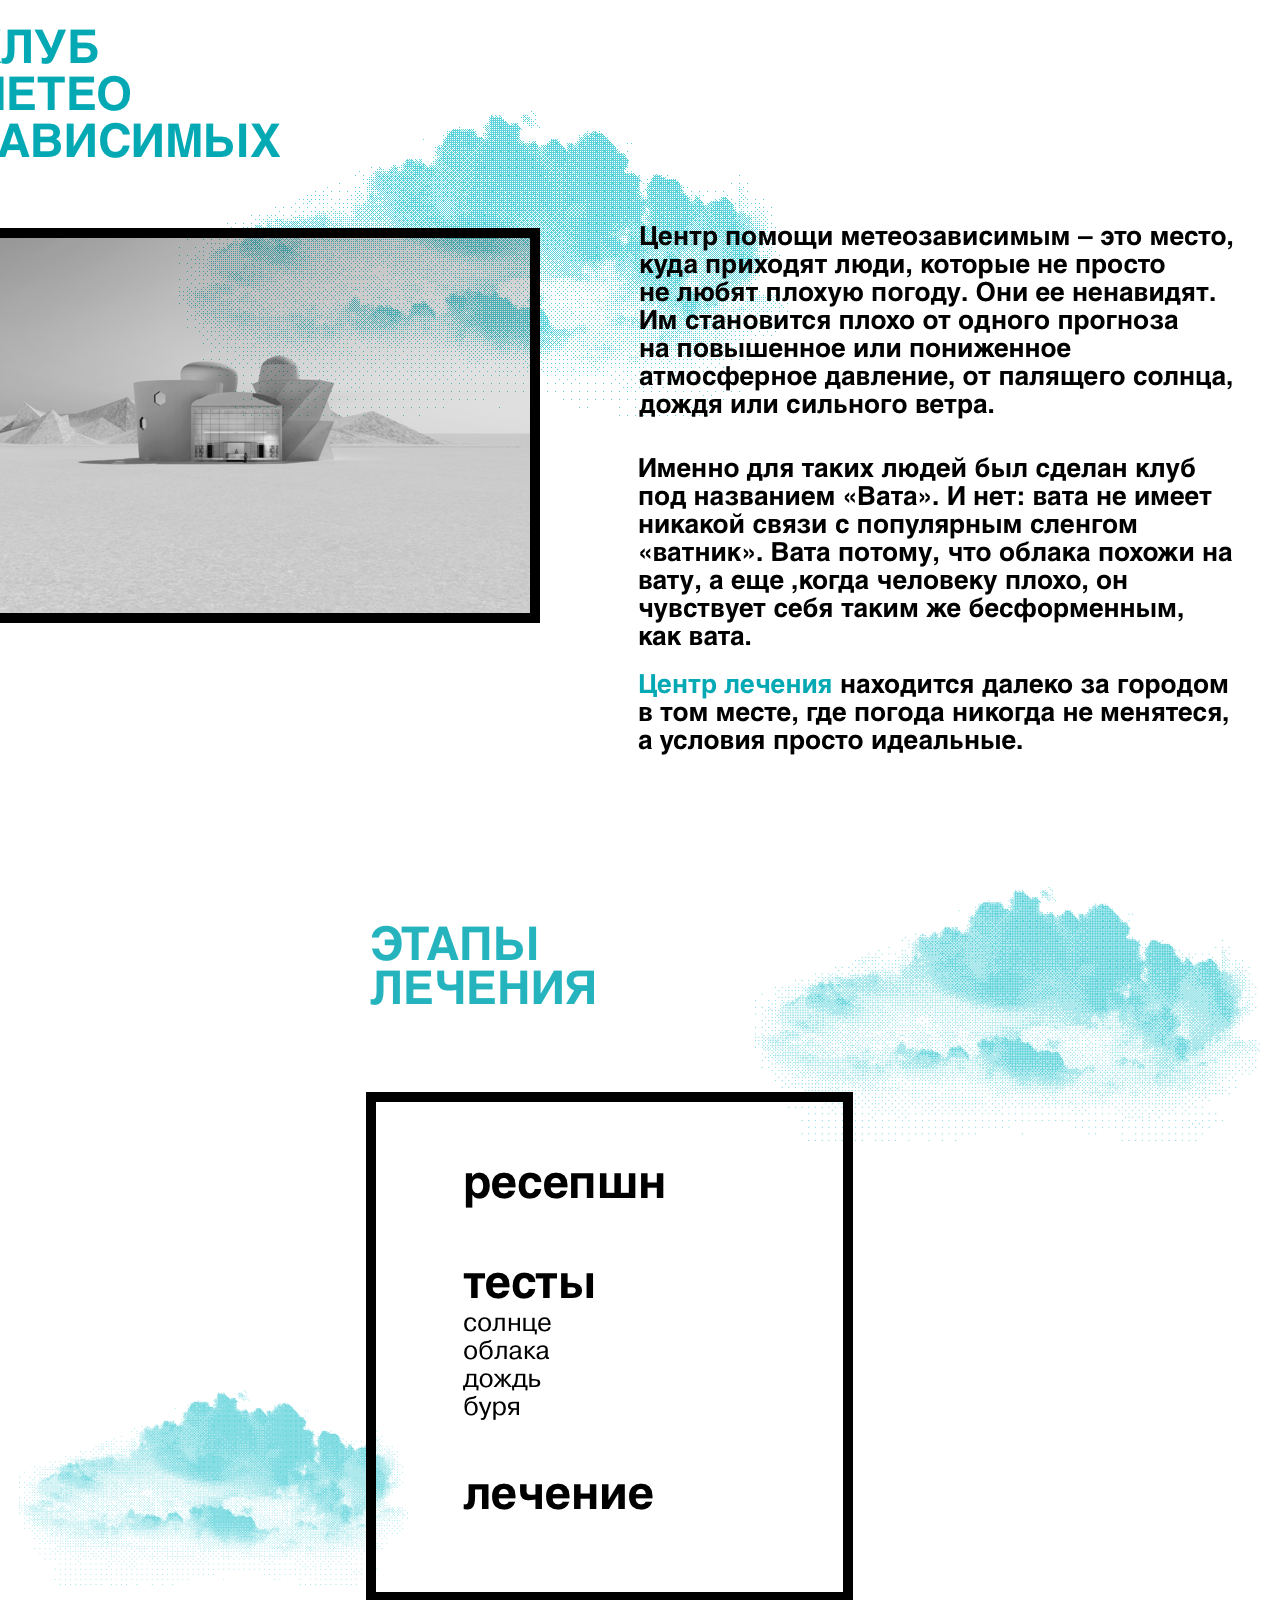
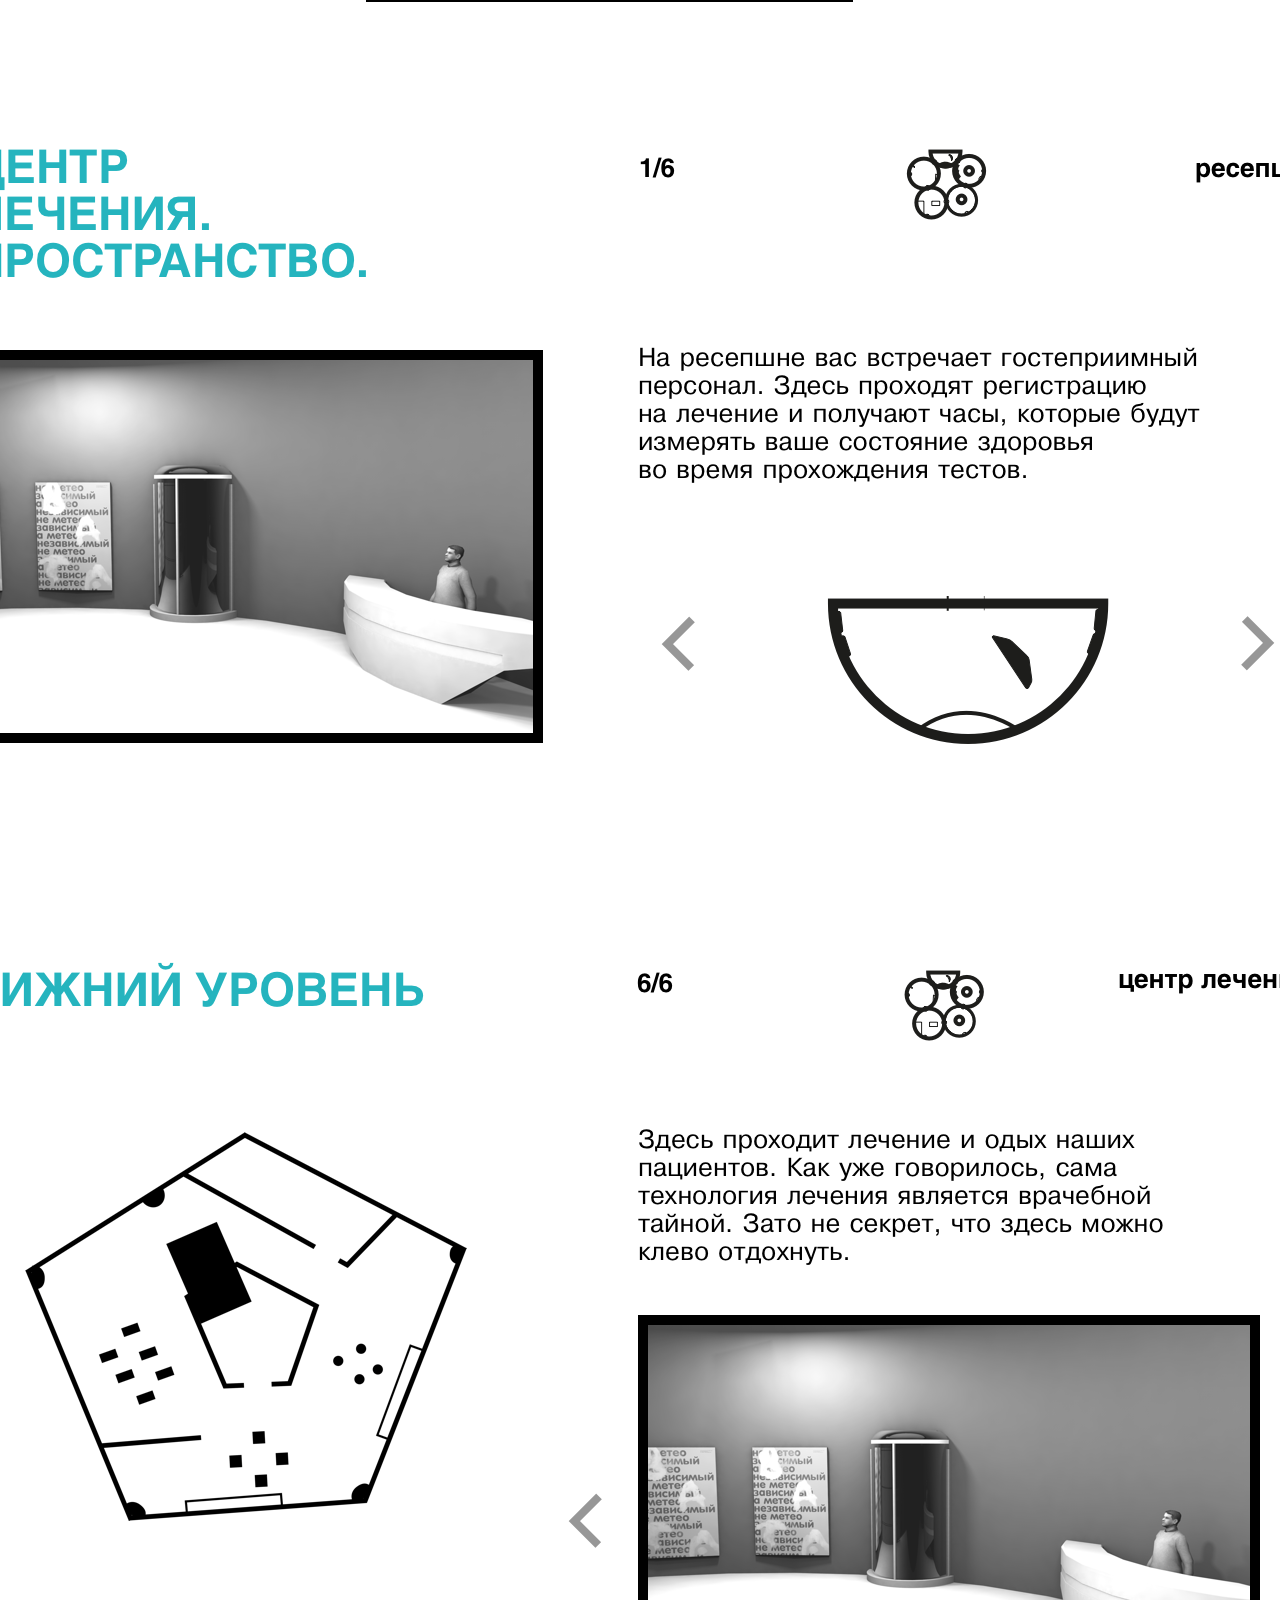
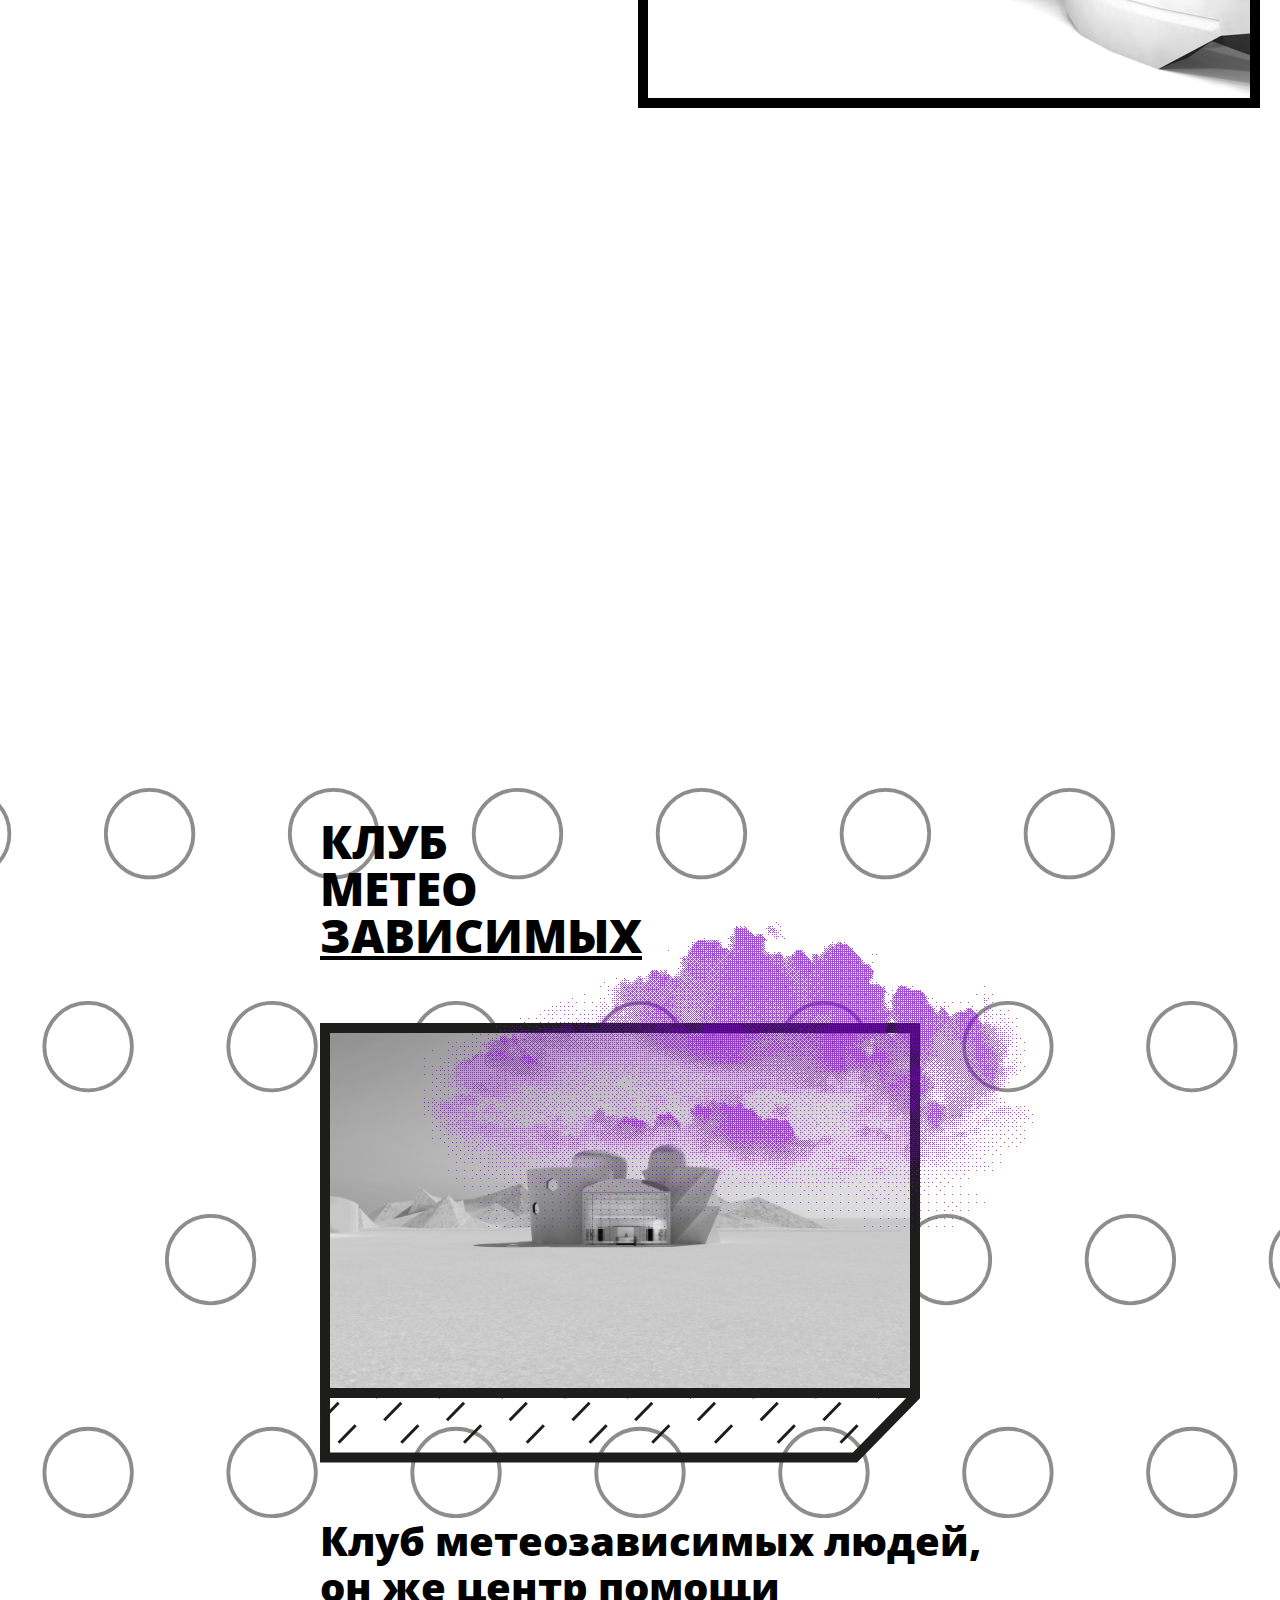
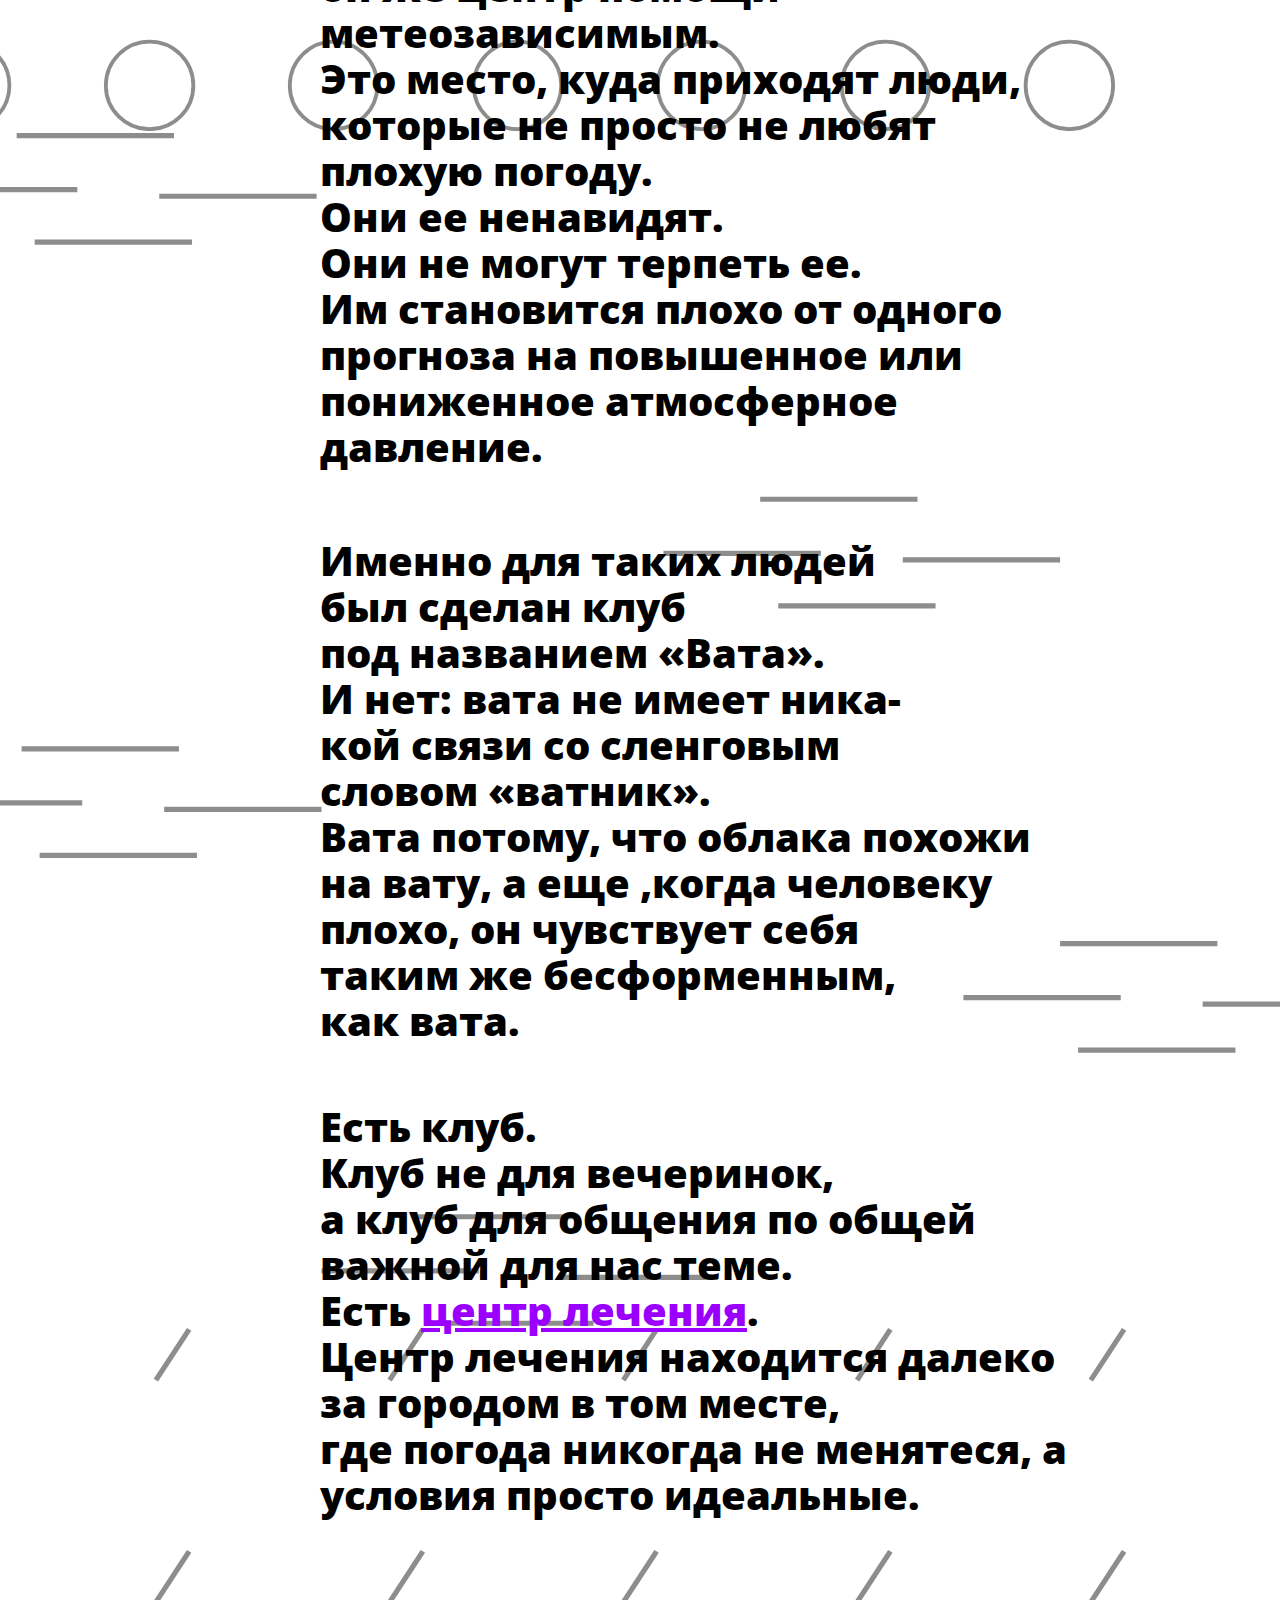
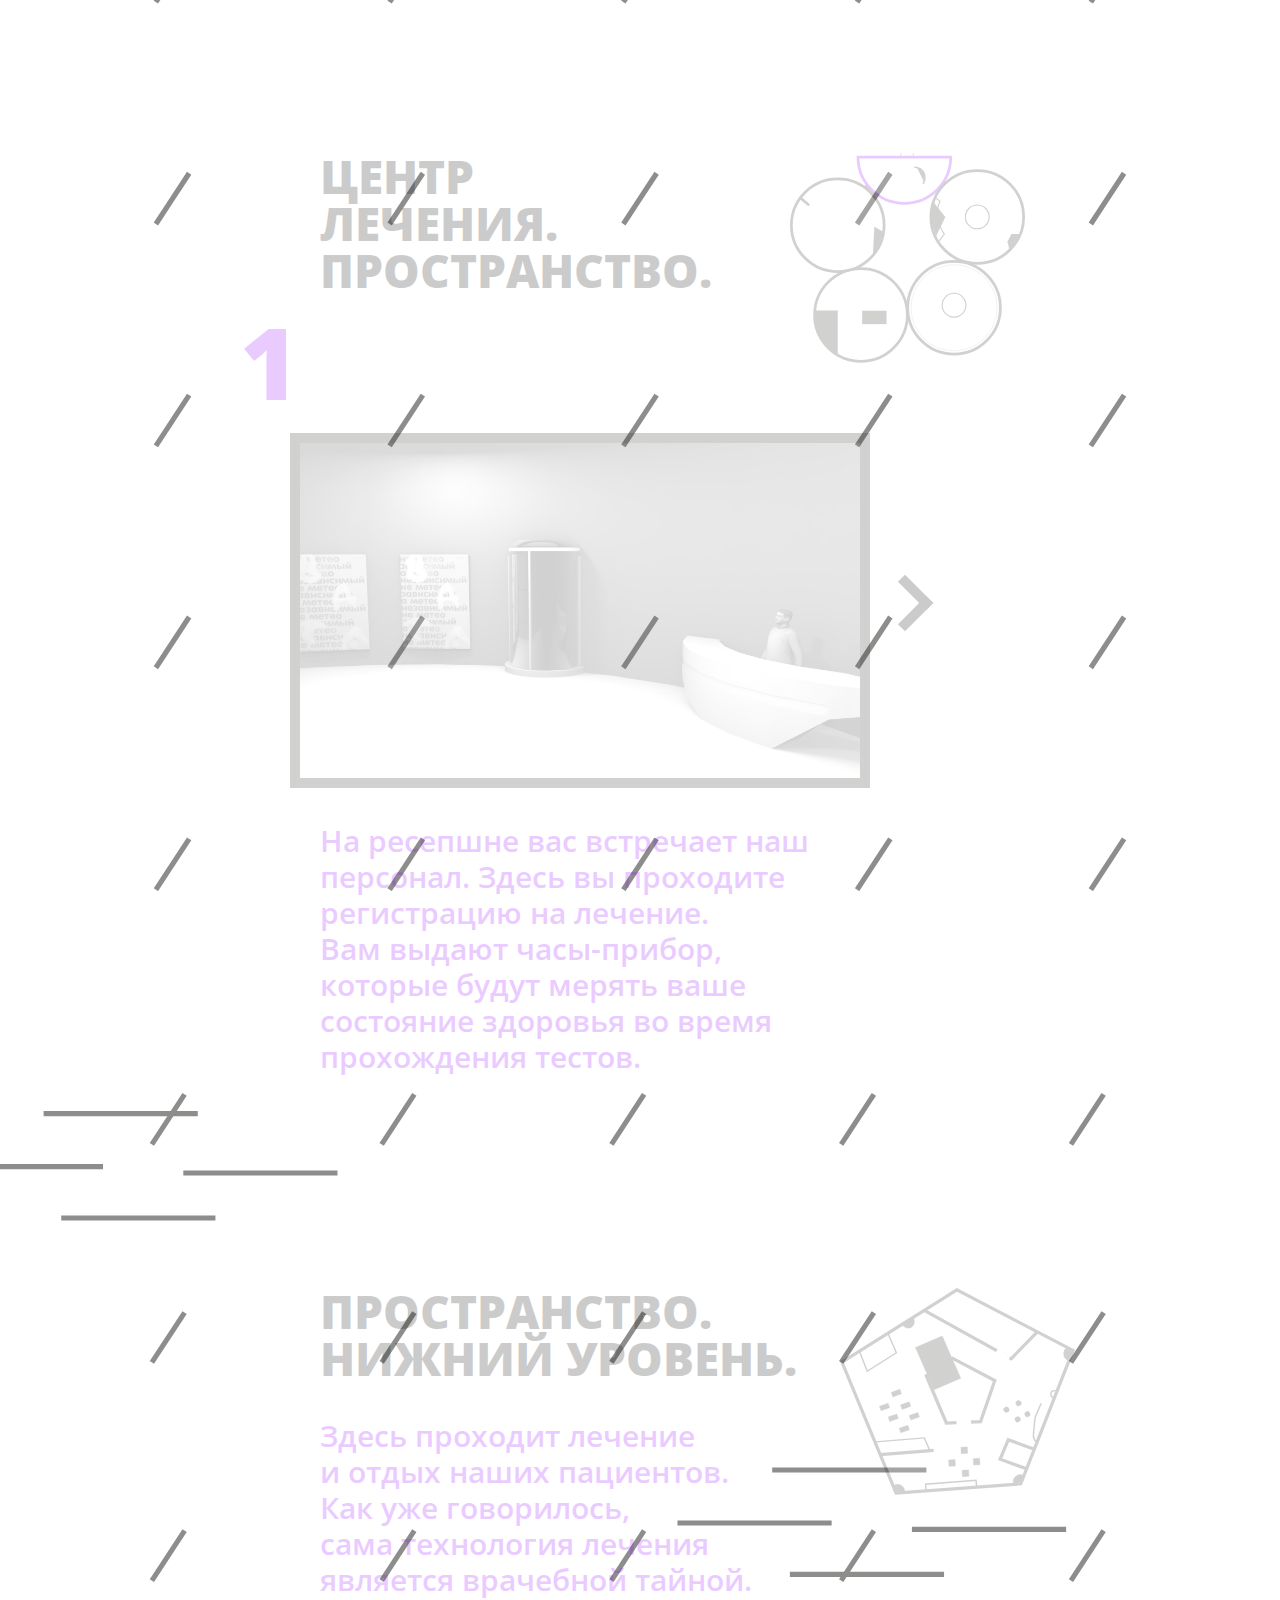
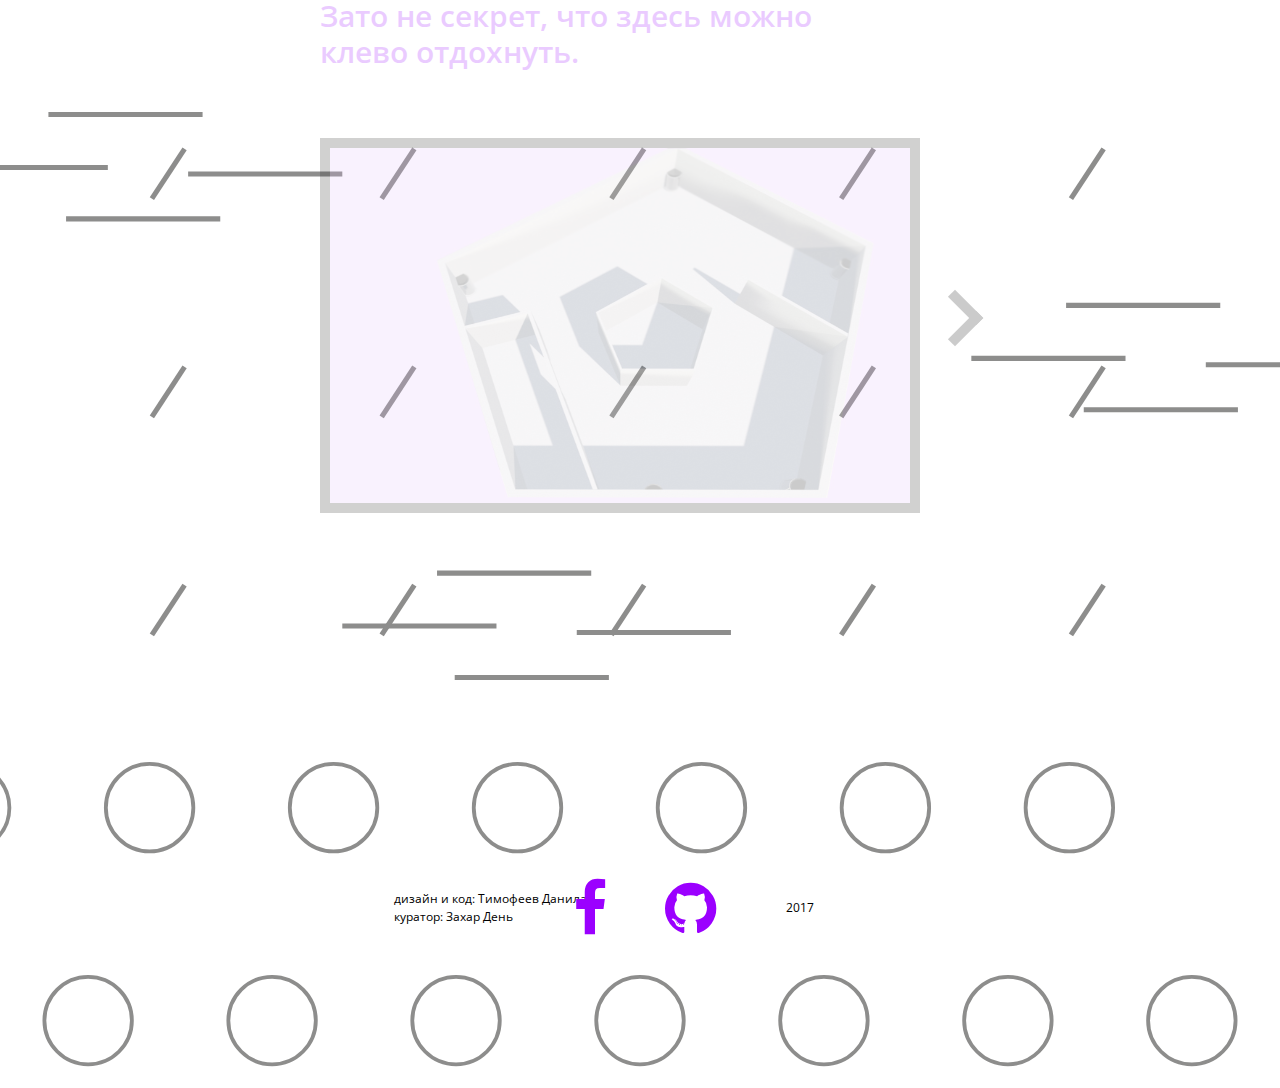
==== index.html @ 0f6078a8 "mockup" ====
<!DOCTYPE html>
<html>
  <head>
    <meta charset="utf-8">
    <title>Метеоклуб</title>
    <link rel="stylesheet" href="stylesheets/style.css">
    <script type="text/javascript" src="javascripts/jquery-3.1.1.js"></script>
    <script type="text/javascript" src="javascripts/slide.js"></script>
  </head>
  </head>
  <body>
    <img src="images/main.png" alt="">
    <section class="wrapper">

      <section class="background">
        <svg id="sun" data-name="Layer 1" xmlns="http://www.w3.org/2000/svg" viewBox="0 0 1135.02 743.33">
          <defs>
          <style>
          #sun .cls-1 {
            fill: none;
            stroke: #1d1d1b;
            stroke-miterlimit: 10;
            stroke-width: 3px;
          }
          </style>
        </defs>
        <title>sun</title>
        <circle class="cls-1" cx="35.98" cy="35.98" r="34.48"/>
        <circle class="cls-1" cx="180.97" cy="35.98" r="34.48"/>
        <circle class="cls-1" cx="325.97" cy="35.98" r="34.48"/>
        <circle class="cls-1" cx="470.96" cy="35.98" r="34.48"/>
        <circle class="cls-1" cx="615.96" cy="35.98" r="34.48"/>
        <circle class="cls-1" cx="760.95" cy="35.98" r="34.48"/>
        <circle class="cls-1" cx="905.95" cy="35.98" r="34.48"/>
        <circle class="cls-1" cx="132.53" cy="203.82" r="34.48"/>
        <circle class="cls-1" cx="277.52" cy="203.82" r="34.48"/>
        <circle class="cls-1" cx="422.51" cy="203.82" r="34.48"/>
        <circle class="cls-1" cx="567.51" cy="203.82" r="34.48"/>
        <circle class="cls-1" cx="712.5" cy="203.82" r="34.48"/>
        <circle class="cls-1" cx="857.5" cy="203.82" r="34.48"/>
        <circle class="cls-1" cx="1002.49" cy="203.82" r="34.48"/>
        <circle class="cls-1" cx="229.07" cy="371.67" r="34.48"/>
        <circle class="cls-1" cx="374.07" cy="371.67" r="34.48"/>
        <circle class="cls-1" cx="519.06" cy="371.67" r="34.48"/>
        <circle class="cls-1" cx="664.05" cy="371.67" r="34.48"/>
        <circle class="cls-1" cx="809.05" cy="371.67" r="34.48"/>
        <circle class="cls-1" cx="954.04" cy="371.67" r="34.48"/>
        <circle class="cls-1" cx="1099.04" cy="371.67" r="34.48"/>
        <circle class="cls-1" cx="132.53" cy="539.51" r="34.48"/>
        <circle class="cls-1" cx="277.52" cy="539.51" r="34.48"/>
        <circle class="cls-1" cx="422.51" cy="539.51" r="34.48"/>
        <circle class="cls-1" cx="567.51" cy="539.51" r="34.48"/>
        <circle class="cls-1" cx="712.5" cy="539.51" r="34.48"/>
        <circle class="cls-1" cx="857.5" cy="539.51" r="34.48"/>
        <circle class="cls-1" cx="1002.49" cy="539.51" r="34.48"/>
        <circle class="cls-1" cx="35.98" cy="707.35" r="34.48"/>
        <circle class="cls-1" cx="180.97" cy="707.35" r="34.48"/>
        <circle class="cls-1" cx="325.97" cy="707.35" r="34.48"/>
        <circle class="cls-1" cx="470.96" cy="707.35" r="34.48"/>
        <circle class="cls-1" cx="615.96" cy="707.35" r="34.48"/>
        <circle class="cls-1" cx="760.95" cy="707.35" r="34.48"/>
        <circle class="cls-1" cx="905.95" cy="707.35" r="34.48"/>
      </svg>

      <svg id="cloud" data-name="Layer 1" xmlns="http://www.w3.org/2000/svg" viewBox="0 0 832.17 689.35">
        <defs>
          <style>
            #cloud .cls-1 {
              fill: none;
              stroke: #1d1d1b;
              stroke-miterlimit: 10;
              stroke-width: 3px;
            }
          </style>
        </defs>
        <title>cloud</title>
        <line class="cls-1" x1="741.25" y1="503.46" x2="832.17" y2="503.46"/>
        <line class="cls-1" x1="669.27" y1="529.97" x2="760.19" y2="529.97"/>
        <line class="cls-1" x1="602.98" y1="499.67" x2="693.9" y2="499.67"/>
        <line class="cls-1" x1="658.86" y1="468.42" x2="749.77" y2="468.42"/>
        <line class="cls-1" x1="141.11" y1="390.91" x2="232.03" y2="390.91"/>
        <line class="cls-1" x1="69.13" y1="417.42" x2="160.05" y2="417.42"/>
        <line class="cls-1" x1="2.84" y1="387.12" x2="93.76" y2="387.12"/>
        <line class="cls-1" x1="58.72" y1="355.87" x2="149.63" y2="355.87"/>
        <line class="cls-1" x1="567.94" y1="246.71" x2="658.86" y2="246.71"/>
        <line class="cls-1" x1="495.97" y1="273.22" x2="586.88" y2="273.22"/>
        <line class="cls-1" x1="429.67" y1="242.92" x2="520.59" y2="242.92"/>
        <line class="cls-1" x1="485.55" y1="211.67" x2="576.46" y2="211.67"/>
        <line class="cls-1" x1="370.3" y1="661.33" x2="461.21" y2="661.33"/>
        <line class="cls-1" x1="298.32" y1="687.85" x2="389.24" y2="687.85"/>
        <line class="cls-1" x1="232.03" y1="657.55" x2="322.94" y2="657.55"/>
        <line class="cls-1" x1="287.9" y1="626.29" x2="378.82" y2="626.29"/>
        <line class="cls-1" x1="138.27" y1="36.54" x2="229.19" y2="36.54"/>
        <line class="cls-1" x1="66.29" y1="63.06" x2="157.21" y2="63.06"/>
        <line class="cls-1" y1="32.75" x2="90.92" y2="32.75"/>
        <line class="cls-1" x1="55.88" y1="1.5" x2="146.79" y2="1.5"/>
      </svg>

      <svg id="rain" data-name="Layer 1" xmlns="http://www.w3.org/2000/svg" viewBox="0 0 834.77 674.26">
        <defs>
          <style>
            #rain .cls-1 {
              fill: none;
              stroke: #1d1d1b;
              stroke-miterlimit: 10;
              stroke-width: 3px;
            }
          </style>
        </defs>
        <title>rain</title>
        <line class="cls-1" x1="1.25" y1="30.24" x2="20.53" y2="0.82"/>
        <line class="cls-1" x1="136.75" y1="30.24" x2="156.03" y2="0.82"/>
        <line class="cls-1" x1="272.25" y1="30.24" x2="291.52" y2="0.82"/>
        <line class="cls-1" x1="407.75" y1="30.24" x2="427.02" y2="0.82"/>
        <line class="cls-1" x1="543.24" y1="30.24" x2="562.52" y2="0.82"/>
        <line class="cls-1" x1="678.74" y1="30.24" x2="698.01" y2="0.82"/>
        <line class="cls-1" x1="814.24" y1="30.24" x2="833.51" y2="0.82"/>
        <line class="cls-1" x1="1.25" y1="158.88" x2="20.53" y2="129.46"/>
        <line class="cls-1" x1="136.75" y1="158.88" x2="156.03" y2="129.46"/>
        <line class="cls-1" x1="272.25" y1="158.88" x2="291.52" y2="129.46"/>
        <line class="cls-1" x1="407.75" y1="158.88" x2="427.02" y2="129.46"/>
        <line class="cls-1" x1="543.24" y1="158.88" x2="562.52" y2="129.46"/>
        <line class="cls-1" x1="678.74" y1="158.88" x2="698.01" y2="129.46"/>
        <line class="cls-1" x1="814.24" y1="158.88" x2="833.51" y2="129.46"/>
        <line class="cls-1" x1="1.25" y1="287.52" x2="20.53" y2="258.1"/>
        <line class="cls-1" x1="136.75" y1="287.52" x2="156.03" y2="258.1"/>
        <line class="cls-1" x1="272.25" y1="287.52" x2="291.52" y2="258.1"/>
        <line class="cls-1" x1="407.75" y1="287.52" x2="427.02" y2="258.1"/>
        <line class="cls-1" x1="543.24" y1="287.52" x2="562.52" y2="258.1"/>
        <line class="cls-1" x1="678.74" y1="287.52" x2="698.01" y2="258.1"/>
        <line class="cls-1" x1="814.24" y1="287.52" x2="833.51" y2="258.1"/>
        <line class="cls-1" x1="1.25" y1="416.16" x2="20.53" y2="386.74"/>
        <line class="cls-1" x1="136.75" y1="416.16" x2="156.03" y2="386.74"/>
        <line class="cls-1" x1="272.25" y1="416.16" x2="291.52" y2="386.74"/>
        <line class="cls-1" x1="407.75" y1="416.16" x2="427.02" y2="386.74"/>
        <line class="cls-1" x1="543.24" y1="416.16" x2="562.52" y2="386.74"/>
        <line class="cls-1" x1="678.74" y1="416.16" x2="698.01" y2="386.74"/>
        <line class="cls-1" x1="814.24" y1="416.16" x2="833.51" y2="386.74"/>
        <line class="cls-1" x1="1.25" y1="544.8" x2="20.53" y2="515.38"/>
        <line class="cls-1" x1="136.75" y1="544.8" x2="156.03" y2="515.38"/>
        <line class="cls-1" x1="272.25" y1="544.8" x2="291.52" y2="515.38"/>
        <line class="cls-1" x1="407.75" y1="544.8" x2="427.02" y2="515.38"/>
        <line class="cls-1" x1="543.24" y1="544.8" x2="562.52" y2="515.38"/>
        <line class="cls-1" x1="678.74" y1="544.8" x2="698.01" y2="515.38"/>
        <line class="cls-1" x1="814.24" y1="544.8" x2="833.51" y2="515.38"/>
        <line class="cls-1" x1="1.25" y1="673.44" x2="20.53" y2="644.02"/>
        <line class="cls-1" x1="136.75" y1="673.44" x2="156.03" y2="644.02"/>
        <line class="cls-1" x1="272.25" y1="673.44" x2="291.52" y2="644.02"/>
        <line class="cls-1" x1="407.75" y1="673.44" x2="427.02" y2="644.02"/>
        <line class="cls-1" x1="543.24" y1="673.44" x2="562.52" y2="644.02"/>
        <line class="cls-1" x1="678.74" y1="673.44" x2="698.01" y2="644.02"/>
        <line class="cls-1" x1="814.24" y1="673.44" x2="833.51" y2="644.02"/>
      </svg>


      <svg id="storm" data-name="Layer 1" xmlns="http://www.w3.org/2000/svg" viewBox="0 0 849.18 700">
        <defs>
          <style>
            #storm .cls-1 {
              fill: none;
              stroke: #1d1d1b;
              stroke-miterlimit: 10;
              stroke-width: 3px;
            }
          </style>
        </defs>
        <title>storm</title>
        <line class="cls-1" x1="758.26" y1="514.1" x2="849.18" y2="514.1"/>
        <line class="cls-1" x1="686.29" y1="540.62" x2="777.2" y2="540.62"/>
        <line class="cls-1" x1="619.99" y1="510.32" x2="710.91" y2="510.32"/>
        <line class="cls-1" x1="675.87" y1="479.06" x2="766.78" y2="479.06"/>
        <line class="cls-1" x1="158.12" y1="401.55" x2="249.04" y2="401.55"/>
        <line class="cls-1" x1="86.14" y1="428.07" x2="177.06" y2="428.07"/>
        <line class="cls-1" x1="19.85" y1="397.77" x2="110.77" y2="397.77"/>
        <line class="cls-1" x1="75.73" y1="366.51" x2="166.64" y2="366.51"/>
        <line class="cls-1" x1="584.95" y1="257.35" x2="675.87" y2="257.35"/>
        <line class="cls-1" x1="512.98" y1="283.87" x2="603.89" y2="283.87"/>
        <line class="cls-1" x1="446.68" y1="253.57" x2="537.6" y2="253.57"/>
        <line class="cls-1" x1="502.56" y1="222.31" x2="593.47" y2="222.31"/>
        <line class="cls-1" x1="387.31" y1="671.98" x2="478.22" y2="671.98"/>
        <line class="cls-1" x1="315.33" y1="698.5" x2="406.25" y2="698.5"/>
        <line class="cls-1" x1="249.04" y1="668.19" x2="339.95" y2="668.19"/>
        <line class="cls-1" x1="304.91" y1="636.94" x2="395.83" y2="636.94"/>
        <line class="cls-1" x1="155.28" y1="47.19" x2="246.2" y2="47.19"/>
        <line class="cls-1" x1="83.3" y1="73.71" x2="174.22" y2="73.71"/>
        <line class="cls-1" x1="17.01" y1="43.4" x2="107.93" y2="43.4"/>
        <line class="cls-1" x1="72.89" y1="12.15" x2="163.8" y2="12.15"/>
        <line class="cls-1" x1="1.25" y1="30.24" x2="20.53" y2="0.82"/>
        <line class="cls-1" x1="136.75" y1="30.24" x2="156.03" y2="0.82"/>
        <line class="cls-1" x1="272.25" y1="30.24" x2="291.52" y2="0.82"/>
        <line class="cls-1" x1="407.75" y1="30.24" x2="427.02" y2="0.82"/>
        <line class="cls-1" x1="543.24" y1="30.24" x2="562.52" y2="0.82"/>
        <line class="cls-1" x1="678.74" y1="30.24" x2="698.01" y2="0.82"/>
        <line class="cls-1" x1="814.24" y1="30.24" x2="833.51" y2="0.82"/>
        <line class="cls-1" x1="1.25" y1="158.88" x2="20.53" y2="129.46"/>
        <line class="cls-1" x1="136.75" y1="158.88" x2="156.03" y2="129.46"/>
        <line class="cls-1" x1="272.25" y1="158.88" x2="291.52" y2="129.46"/>
        <line class="cls-1" x1="407.75" y1="158.88" x2="427.02" y2="129.46"/>
        <line class="cls-1" x1="543.24" y1="158.88" x2="562.52" y2="129.46"/>
        <line class="cls-1" x1="678.74" y1="158.88" x2="698.01" y2="129.46"/>
        <line class="cls-1" x1="814.24" y1="158.88" x2="833.51" y2="129.46"/>
        <line class="cls-1" x1="1.25" y1="287.52" x2="20.53" y2="258.1"/>
        <line class="cls-1" x1="136.75" y1="287.52" x2="156.03" y2="258.1"/>
        <line class="cls-1" x1="272.25" y1="287.52" x2="291.52" y2="258.1"/>
        <line class="cls-1" x1="407.75" y1="287.52" x2="427.02" y2="258.1"/>
        <line class="cls-1" x1="543.24" y1="287.52" x2="562.52" y2="258.1"/>
        <line class="cls-1" x1="678.74" y1="287.52" x2="698.01" y2="258.1"/>
        <line class="cls-1" x1="814.24" y1="287.52" x2="833.51" y2="258.1"/>
        <line class="cls-1" x1="1.25" y1="416.16" x2="20.53" y2="386.74"/>
        <line class="cls-1" x1="136.75" y1="416.16" x2="156.03" y2="386.74"/>
        <line class="cls-1" x1="272.25" y1="416.16" x2="291.52" y2="386.74"/>
        <line class="cls-1" x1="407.75" y1="416.16" x2="427.02" y2="386.74"/>
        <line class="cls-1" x1="543.24" y1="416.16" x2="562.52" y2="386.74"/>
        <line class="cls-1" x1="678.74" y1="416.16" x2="698.01" y2="386.74"/>
        <line class="cls-1" x1="814.24" y1="416.16" x2="833.51" y2="386.74"/>
        <line class="cls-1" x1="1.25" y1="544.8" x2="20.53" y2="515.38"/>
        <line class="cls-1" x1="136.75" y1="544.8" x2="156.03" y2="515.38"/>
        <line class="cls-1" x1="272.25" y1="544.8" x2="291.52" y2="515.38"/>
        <line class="cls-1" x1="407.75" y1="544.8" x2="427.02" y2="515.38"/>
        <line class="cls-1" x1="543.24" y1="544.8" x2="562.52" y2="515.38"/>
        <line class="cls-1" x1="678.74" y1="544.8" x2="698.01" y2="515.38"/>
        <line class="cls-1" x1="814.24" y1="544.8" x2="833.51" y2="515.38"/>
        <line class="cls-1" x1="1.25" y1="673.44" x2="20.53" y2="644.02"/>
        <line class="cls-1" x1="136.75" y1="673.44" x2="156.03" y2="644.02"/>
        <line class="cls-1" x1="272.25" y1="673.44" x2="291.52" y2="644.02"/>
        <line class="cls-1" x1="407.75" y1="673.44" x2="427.02" y2="644.02"/>
        <line class="cls-1" x1="543.24" y1="673.44" x2="562.52" y2="644.02"/>
        <line class="cls-1" x1="678.74" y1="673.44" x2="698.01" y2="644.02"/>
        <line class="cls-1" x1="814.24" y1="673.44" x2="833.51" y2="644.02"/>
      </svg>

      <svg id="sun" data-name="Layer 1" xmlns="http://www.w3.org/2000/svg" viewBox="0 0 1135.02 743.33">
        <defs>
        <style>
        #sun .cls-1 {
          fill: none;
          stroke: #1d1d1b;
          stroke-miterlimit: 10;
          stroke-width: 3px;
        }
        </style>
      </defs>
      <title>sun</title>
      <circle class="cls-1" cx="35.98" cy="35.98" r="34.48"/>
      <circle class="cls-1" cx="180.97" cy="35.98" r="34.48"/>
      <circle class="cls-1" cx="325.97" cy="35.98" r="34.48"/>
      <circle class="cls-1" cx="470.96" cy="35.98" r="34.48"/>
      <circle class="cls-1" cx="615.96" cy="35.98" r="34.48"/>
      <circle class="cls-1" cx="760.95" cy="35.98" r="34.48"/>
      <circle class="cls-1" cx="905.95" cy="35.98" r="34.48"/>
      <circle class="cls-1" cx="132.53" cy="203.82" r="34.48"/>
      <circle class="cls-1" cx="277.52" cy="203.82" r="34.48"/>
      <circle class="cls-1" cx="422.51" cy="203.82" r="34.48"/>
      <circle class="cls-1" cx="567.51" cy="203.82" r="34.48"/>
      <circle class="cls-1" cx="712.5" cy="203.82" r="34.48"/>
      <circle class="cls-1" cx="857.5" cy="203.82" r="34.48"/>
      <circle class="cls-1" cx="1002.49" cy="203.82" r="34.48"/>
      <circle class="cls-1" cx="229.07" cy="371.67" r="34.48"/>
      <circle class="cls-1" cx="374.07" cy="371.67" r="34.48"/>
      <circle class="cls-1" cx="519.06" cy="371.67" r="34.48"/>
      <circle class="cls-1" cx="664.05" cy="371.67" r="34.48"/>
      <circle class="cls-1" cx="809.05" cy="371.67" r="34.48"/>
      <circle class="cls-1" cx="954.04" cy="371.67" r="34.48"/>
      <circle class="cls-1" cx="1099.04" cy="371.67" r="34.48"/>
      <circle class="cls-1" cx="132.53" cy="539.51" r="34.48"/>
      <circle class="cls-1" cx="277.52" cy="539.51" r="34.48"/>
      <circle class="cls-1" cx="422.51" cy="539.51" r="34.48"/>
      <circle class="cls-1" cx="567.51" cy="539.51" r="34.48"/>
      <circle class="cls-1" cx="712.5" cy="539.51" r="34.48"/>
      <circle class="cls-1" cx="857.5" cy="539.51" r="34.48"/>
      <circle class="cls-1" cx="1002.49" cy="539.51" r="34.48"/>
      <circle class="cls-1" cx="35.98" cy="707.35" r="34.48"/>
      <circle class="cls-1" cx="180.97" cy="707.35" r="34.48"/>
      <circle class="cls-1" cx="325.97" cy="707.35" r="34.48"/>
      <circle class="cls-1" cx="470.96" cy="707.35" r="34.48"/>
      <circle class="cls-1" cx="615.96" cy="707.35" r="34.48"/>
      <circle class="cls-1" cx="760.95" cy="707.35" r="34.48"/>
      <circle class="cls-1" cx="905.95" cy="707.35" r="34.48"/>
    </svg>

      </section>

      <section class="top">
      <svg id="back" data-name="Layer 1" xmlns="http://www.w3.org/2000/svg" viewBox="0 0 597.68 89.19">
        <defs>
          <style>
            #back .cls-1 {
              fill: #ffffff;
            }

            #back .cls-2, .cls-3 {
              fill: none;
              stroke: #1d1d1b;
              stroke-miterlimit: 10;
            }

            #back .cls-2 {
              stroke-width: 10px;
            }

            #back .cls-3 {
              stroke-width: 3px;
            }
          </style>
        </defs>
        <title>back</title>
        <polygon class="cls-1" points="8.51 0 594.11 0 588.28 27.65 533.31 84.19 5 84.19 8.51 0"/>
        <polyline class="cls-2" points="594.11 21.65 532.94 84.19 5 84.19 5 0"/>
        <line class="cls-3" x1="518.48" y1="69.46" x2="535.51" y2="52.06"/>
        <line class="cls-3" x1="455.99" y1="69.46" x2="473.01" y2="52.06"/>
        <line class="cls-3" x1="393.49" y1="69.46" x2="410.51" y2="52.06"/>
        <line class="cls-3" x1="330.99" y1="69.46" x2="348.02" y2="52.06"/>
        <line class="cls-3" x1="268.49" y1="69.46" x2="285.52" y2="52.06"/>
        <line class="cls-3" x1="205.99" y1="69.46" x2="223.02" y2="52.06"/>
        <line class="cls-3" x1="143.49" y1="69.46" x2="160.52" y2="52.06"/>
        <line class="cls-3" x1="81" y1="69.46" x2="98.02" y2="52.06"/>
        <line class="cls-3" x1="18.5" y1="69.46" x2="35.52" y2="52.06"/>
        <line class="cls-3" x1="501.46" y1="47" x2="518.48" y2="29.59"/>
        <line class="cls-3" x1="438.96" y1="47" x2="455.99" y2="29.59"/>
        <line class="cls-3" x1="376.46" y1="47" x2="393.49" y2="29.59"/>
        <line class="cls-3" x1="313.96" y1="47" x2="330.99" y2="29.59"/>
        <line class="cls-3" x1="251.47" y1="47" x2="268.49" y2="29.59"/>
        <line class="cls-3" x1="188.97" y1="47" x2="205.99" y2="29.59"/>
        <line class="cls-3" x1="126.47" y1="47" x2="143.49" y2="29.59"/>
        <line class="cls-3" x1="63.97" y1="47" x2="81" y2="29.59"/>
        <line class="cls-3" x1="1.47" y1="47" x2="18.5" y2="29.59"/>
        <line class="cls-3" x1="555.44" y1="24.54" x2="572.47" y2="7.13"/>
        <line class="cls-3" x1="492.95" y1="24.54" x2="509.97" y2="7.13"/>
        <line class="cls-3" x1="430.45" y1="24.54" x2="447.47" y2="7.13"/>
        <line class="cls-3" x1="367.95" y1="24.54" x2="384.98" y2="7.13"/>
        <line class="cls-3" x1="305.45" y1="24.54" x2="322.48" y2="7.13"/>
        <line class="cls-3" x1="242.95" y1="24.54" x2="259.98" y2="7.13"/>
        <line class="cls-3" x1="180.46" y1="24.54" x2="197.48" y2="7.13"/>
        <line class="cls-3" x1="117.96" y1="24.54" x2="134.98" y2="7.13"/>
        <line class="cls-3" x1="55.46" y1="24.54" x2="72.48" y2="7.13"/>
      </svg>


      <h1>КЛУБ <br> МЕТЕО <br> <span>ЗАВИСИМЫХ</span></h1>
      <img src="images/10.png" alt="" class="photo">
      <img src="images/cloud.png" alt="" class="cloud">
      <p>Клуб метеозависимых людей, <br class="notFull">он же центр помощи метеозависимым. <br class="notFull">Это место, куда приходят люди, которые не просто <br class="full">не любят плохую погоду. <br class="full"><br class="notFull">Они ее ненавидят. <br class="full"><br class="notFull">Они не могут терпеть ее. <br class="full"><br class="notFull">Им становится плохо <br class="full">от одного прогноза <br class="full">на повышенное или пониженное атмосферное давление.</p>
      <p>Именно для таких людей <br class="notFull">был сделан клуб <br class="full"><br class="notFull">под названием «Вата».<br class="full"> <br class="notFull">И нет: вата не имеет ника-<br class="full"><br class="notFull">кой связи со сленговым <br class="notFull">словом «ватник». <br class="full"> <br class="notFull">Вата потому, что облака похожи на вату, <br class="full">а еще ,когда человеку плохо, он чувствует себя <br class="notFull">таким же бесформенным, <br class="notFull">как вата.</p>
      <p>Есть клуб. <br class="full"><br class="notFull">Клуб не для вечеринок, <br class="full"><br class="notFull">а клуб для общения <br class="full">по общей важной для нас теме. <br class="notFull">Есть <span class="goto">центр лечения</span>. <br class="notFull">Центр лечения находится далеко за городом в том месте, <br class="notFull">где погода никогда не менятеся, а условия просто идеальные.</p>
    </section>

    <section class="plans">

      <section class="plan first">

        <h1>ЦЕНТР <br> ЛЕЧЕНИЯ. <br> ПРОСТРАНСТВО.</h1>
        <svg id="plan" xmlns="http://www.w3.org/2000/svg" viewBox="0 0 855.87 763.57">
          <defs>
          <style>
          #plan .cls-1, #plan .cls-2 {
            fill: #1d1d1b;
          }

          #plan .cls-2, #plan .cls-3, #plan .cls-4, #plan .cls-5, #plan .cls-6 {
            stroke: #1d1d1b;
            stroke-miterlimit: 10;
          }

          #plan .cls-3, #plan .cls-4, #plan .cls-5, #plan .cls-6 {
            fill: none;
          }

          #plan .cls-3 {
            stroke-width: 10px;
            fill: #ffffff;
          }

          .first #plan .cls-3:nth-of-type(6) {
            stroke: rgba(155, 0, 255, 1);
          }

          .second #plan .cls-3:nth-of-type(1) {
            stroke: rgba(155, 0, 255, 1);
          }

          .third #plan .cls-3:nth-of-type(2) {
            stroke: rgba(155, 0, 255, 1);
          }

          .fourth #plan .cls-3:nth-of-type(4) {
            stroke: rgba(155, 0, 255, 1);
          }

          .fifth #plan .cls-3:nth-of-type(5) {
            stroke: rgba(155, 0, 255, 1);
          }

          #plan .cls-5 {
            stroke-width: 4px;
          }

          #plan .cls-6 {
            stroke-width: 2px;
          }
          </style>
        </defs>
        <title>plan</title>
        <g>
          <line class="cls-1" x1="567.26" y1="77.04" x2="576.09" y2="52.29"/>
          <rect class="cls-1" x="2079.18" y="125.32" width="26.28" height="5.25" rx="2.62" ry="2.62" transform="translate(-251.83 1992.36) rotate(-70.37)"/>
        </g>
        <g>
          <line class="cls-1" x1="572.6" y1="48.07" x2="575.67" y2="21.97"/>
          <rect class="cls-1" x="2085.18" y="95.79" width="26.28" height="5.25" rx="2.62" ry="2.62" transform="translate(270.97 2113.25) rotate(-84.29)"/>
        </g>
        <g>
          <line class="cls-1" x1="256.98" y1="24" x2="260.01" y2="50.1"/>
          <rect class="cls-1" x="1772.98" y="85.79" width="5.25" height="26.28" rx="2.62" ry="2.62" transform="translate(-1520.19 142.33) rotate(-6.63)"/>
        </g>
        <g>
          <line class="cls-1" x1="261.56" y1="50.16" x2="269.79" y2="75.11"/>
          <rect class="cls-1" x="1779.58" y="114.71" width="5.25" height="26.28" rx="2.62" ry="2.62" transform="translate(-1471.01 501.38) rotate(-18.25)"/>
        </g>
        <path class="cls-2" d="M2371.51,272.27v47.39c-0.33,0-.67,0-1,0-14.26,0-25.81-10.62-25.81-23.72s11.55-23.72,25.81-23.72C2370.83,272.24,2371.18,272.24,2371.51,272.27Z" transform="translate(-1520.64 -63.28)"/>
        <path class="cls-1" d="M2202.76,772.13l-44.71,15.72c-0.13-.3-0.25-0.63-0.36-1-4.73-13.45,1.46-27.87,13.82-32.22s26.21,3,30.94,16.48C2202.56,771.49,2202.68,771.81,2202.76,772.13Z" transform="translate(-1520.64 -63.28)"/>
        <path class="cls-1" d="M1754,818.49l-45.51-13.24c0.07-.33.16-0.66,0.26-1,4-13.69,17.41-21.81,30-18.15s19.55,17.72,15.57,31.41C1754.24,817.85,1754.14,818.18,1754,818.49Z" transform="translate(-1520.64 -63.28)"/>
        <path class="cls-2" d="M1530.28,355.4l0.09-47.39c0.33,0,.68,0,1,0,14.26,0,25.79,10.67,25.76,23.77s-11.59,23.7-25.85,23.67C1531,355.43,1530.61,355.43,1530.28,355.4Z" transform="translate(-1520.64 -63.28)"/>
        <ellipse class="cls-1" cx="2161.75" cy="461.52" rx="26.45" ry="23.72" transform="translate(-242.24 2424.54) rotate(-78.5)"/>
        <ellipse class="cls-1" cx="1738.63" cy="486.78" rx="23.72" ry="26.45" transform="translate(-1587.47 412.55) rotate(-15.29)"/>
        <ellipse class="cls-1" cx="427.28" cy="578.05" rx="26.45" ry="23.72"/>
        <ellipse class="cls-1" cx="1811.65" cy="197.33" rx="26.45" ry="23.72" transform="translate(-1217.62 1156.34) rotate(-40.34)"/>
        <ellipse class="cls-1" cx="2072.93" cy="182.65" rx="23.72" ry="26.45" transform="matrix(0.67, -0.74, 0.74, 0.67, -975.34, 1532.44)"/>
        <path class="cls-1" d="M1875.13,235.05c62-46.87,123.94,0,123.94,0s-36.24,13.12-64.93,11.73S1875.13,235.05,1875.13,235.05Z" transform="translate(-1520.64 -63.28)"/>
        <path class="cls-3" d="M1937.1,246.79A168.84,168.84,0,0,1,1768.26,77.94h337.69A168.84,168.84,0,0,1,1937.1,246.79Z" transform="translate(-1520.64 -63.28)"/>
        <circle class="cls-3" cx="682.02" cy="232.69" r="168.85"/>
        <circle class="cls-3" cx="597.43" cy="563.82" r="168.85"/>
        <circle class="cls-4" cx="597.43" cy="563.82" r="156.87"/>
        <circle class="cls-3" cx="258.43" cy="589.72" r="168.85"/>
        <circle class="cls-3" cx="173.85" cy="263.18" r="168.85"/>
        <path class="cls-5" d="M1875.13,235.05" transform="translate(-1520.64 -63.28)"/>
        <line class="cls-6" x1="449.08" x2="449.08" y2="18.43"/>
        <line class="cls-6" x1="403.99" y1="0.26" x2="403.99" y2="18.7"/>
        <path class="cls-1" d="M1973.16,114.85h0a2.62,2.62,0,0,1,2.89-2.56,58.54,58.54,0,0,1,12.08,2.58c10.67,3.53,18.36,9.86,22.23,18.32,7.69,16.82,4,32.49-2,41.86a2.61,2.61,0,0,1-3.79.63h0a2.61,2.61,0,0,1-.64-3.45c3.16-5.1,9.77-19,1.64-36.85-6.42-14.05-23.72-17.18-30.08-17.86A2.62,2.62,0,0,1,1973.16,114.85Z" transform="translate(-1520.64 -63.28)"/>
        <line class="cls-2" x1="850.87" y1="263.18" x2="850.87" y2="256.38"/>
        <circle class="cls-5" cx="682.02" cy="232.69" r="43.27"/>
        <circle class="cls-5" cx="597.43" cy="554.33" r="43.27"/>
        <polygon class="cls-1" points="531.94 303.37 565.84 232.69 522.01 178.65 511.9 241.01 531.94 303.37"/>
        <polygon class="cls-1" points="837.45 295.24 806.7 295.24 791.79 322.8 799.93 353.53 827.97 317.63 837.45 295.24"/>
        <path class="cls-5" d="M2064.14,383.36l18.59-24.85s-13.81-17.23-23.21-54.23,8.13-65.06,8.13-65.06l-18.56-13.5" transform="translate(-1520.64 -63.28)"/>
        <polygon class="cls-1" points="92.34 573.8 173.85 573.8 173.85 735.2 133.09 699.99 109.92 670.13 87.45 611.46 92.34 573.8"/>
        <rect class="cls-1" x="262.85" y="574.54" width="88.71" height="48.74"/>
        <polygon class="cls-1" points="302.01 373.09 307.21 268.43 340.93 287.57 321.47 340.05 302.01 373.09"/>
        <polygon class="cls-2" points="34.87 167.28 66.64 193.26 72.67 187.23 42.44 161.44 34.87 167.28"/>
        <path class="cls-1" d="M2007.93,169.53" transform="translate(-1520.64 -63.28)"/>
        <polygon class="cls-1" points="462.01 52.87 487.71 103.56 491.11 95.31 488.84 73.62 475.57 57.1 462.01 52.87"/>
      </svg>
        <p class="display1">На ресепшне вас встречает наш персонал. Здесь вы проходите регистрацию на лечение. <br class="full"><br class="notFull">Вам выдают часы-прибор, которые будут мерять ваше состояние здоровья во время прохождения тестов.</p>
        <p class="number display1">1</p>
        <div><img src="images/recep.png" alt="" class="photo"></div>
      <div class="chevrons">
        <div class="chevron left"></div>
        <div class="chevron right"></div>
      </div>
    </section>

    <section class="plan second">

      <h1>ЦЕНТР <br> ЛЕЧЕНИЯ. <br> ПРОСТРАНСТВО.</h1>
      <svg id="plan" xmlns="http://www.w3.org/2000/svg" viewBox="0 0 855.87 763.57">
        <defs>
          <style>
            #plan .cls-1, #plan .cls-2 {
              fill: #1d1d1b;
            }

            #plan .cls-2, #plan .cls-3, #plan .cls-4, #plan .cls-5, #plan .cls-6 {
              stroke: #1d1d1b;
              stroke-miterlimit: 10;
            }

            #plan .cls-3, #plan .cls-4, #plan .cls-5, #plan .cls-6 {
              fill: none;
            }

            #plan .cls-3 {
              stroke-width: 10px;
              fill: #ffffff;
            }

            #plan .cls-5 {
              stroke-width: 4px;
            }

            #plan .cls-6 {
              stroke-width: 2px;
            }
          </style>
        </defs>
        <title>plan</title>
        <g>
          <line class="cls-1" x1="567.26" y1="77.04" x2="576.09" y2="52.29"/>
          <rect class="cls-1" x="2079.18" y="125.32" width="26.28" height="5.25" rx="2.62" ry="2.62" transform="translate(-251.83 1992.36) rotate(-70.37)"/>
        </g>
        <g>
          <line class="cls-1" x1="572.6" y1="48.07" x2="575.67" y2="21.97"/>
          <rect class="cls-1" x="2085.18" y="95.79" width="26.28" height="5.25" rx="2.62" ry="2.62" transform="translate(270.97 2113.25) rotate(-84.29)"/>
        </g>
        <g>
          <line class="cls-1" x1="256.98" y1="24" x2="260.01" y2="50.1"/>
          <rect class="cls-1" x="1772.98" y="85.79" width="5.25" height="26.28" rx="2.62" ry="2.62" transform="translate(-1520.19 142.33) rotate(-6.63)"/>
        </g>
        <g>
          <line class="cls-1" x1="261.56" y1="50.16" x2="269.79" y2="75.11"/>
          <rect class="cls-1" x="1779.58" y="114.71" width="5.25" height="26.28" rx="2.62" ry="2.62" transform="translate(-1471.01 501.38) rotate(-18.25)"/>
        </g>
        <path class="cls-2" d="M2371.51,272.27v47.39c-0.33,0-.67,0-1,0-14.26,0-25.81-10.62-25.81-23.72s11.55-23.72,25.81-23.72C2370.83,272.24,2371.18,272.24,2371.51,272.27Z" transform="translate(-1520.64 -63.28)"/>
        <path class="cls-1" d="M2202.76,772.13l-44.71,15.72c-0.13-.3-0.25-0.63-0.36-1-4.73-13.45,1.46-27.87,13.82-32.22s26.21,3,30.94,16.48C2202.56,771.49,2202.68,771.81,2202.76,772.13Z" transform="translate(-1520.64 -63.28)"/>
        <path class="cls-1" d="M1754,818.49l-45.51-13.24c0.07-.33.16-0.66,0.26-1,4-13.69,17.41-21.81,30-18.15s19.55,17.72,15.57,31.41C1754.24,817.85,1754.14,818.18,1754,818.49Z" transform="translate(-1520.64 -63.28)"/>
        <path class="cls-2" d="M1530.28,355.4l0.09-47.39c0.33,0,.68,0,1,0,14.26,0,25.79,10.67,25.76,23.77s-11.59,23.7-25.85,23.67C1531,355.43,1530.61,355.43,1530.28,355.4Z" transform="translate(-1520.64 -63.28)"/>
        <ellipse class="cls-1" cx="2161.75" cy="461.52" rx="26.45" ry="23.72" transform="translate(-242.24 2424.54) rotate(-78.5)"/>
        <ellipse class="cls-1" cx="1738.63" cy="486.78" rx="23.72" ry="26.45" transform="translate(-1587.47 412.55) rotate(-15.29)"/>
        <ellipse class="cls-1" cx="427.28" cy="578.05" rx="26.45" ry="23.72"/>
        <ellipse class="cls-1" cx="1811.65" cy="197.33" rx="26.45" ry="23.72" transform="translate(-1217.62 1156.34) rotate(-40.34)"/>
        <ellipse class="cls-1" cx="2072.93" cy="182.65" rx="23.72" ry="26.45" transform="matrix(0.67, -0.74, 0.74, 0.67, -975.34, 1532.44)"/>
        <path class="cls-1" d="M1875.13,235.05c62-46.87,123.94,0,123.94,0s-36.24,13.12-64.93,11.73S1875.13,235.05,1875.13,235.05Z" transform="translate(-1520.64 -63.28)"/>
        <path class="cls-3" d="M1937.1,246.79A168.84,168.84,0,0,1,1768.26,77.94h337.69A168.84,168.84,0,0,1,1937.1,246.79Z" transform="translate(-1520.64 -63.28)"/>
        <circle class="cls-3" cx="682.02" cy="232.69" r="168.85"/>
        <circle class="cls-3" cx="597.43" cy="563.82" r="168.85"/>
        <circle class="cls-4" cx="597.43" cy="563.82" r="156.87"/>
        <circle class="cls-3" cx="258.43" cy="589.72" r="168.85"/>
        <circle class="cls-3" cx="173.85" cy="263.18" r="168.85"/>
        <path class="cls-5" d="M1875.13,235.05" transform="translate(-1520.64 -63.28)"/>
        <line class="cls-6" x1="449.08" x2="449.08" y2="18.43"/>
        <line class="cls-6" x1="403.99" y1="0.26" x2="403.99" y2="18.7"/>
        <path class="cls-1" d="M1973.16,114.85h0a2.62,2.62,0,0,1,2.89-2.56,58.54,58.54,0,0,1,12.08,2.58c10.67,3.53,18.36,9.86,22.23,18.32,7.69,16.82,4,32.49-2,41.86a2.61,2.61,0,0,1-3.79.63h0a2.61,2.61,0,0,1-.64-3.45c3.16-5.1,9.77-19,1.64-36.85-6.42-14.05-23.72-17.18-30.08-17.86A2.62,2.62,0,0,1,1973.16,114.85Z" transform="translate(-1520.64 -63.28)"/>
        <line class="cls-2" x1="850.87" y1="263.18" x2="850.87" y2="256.38"/>
        <circle class="cls-5" cx="682.02" cy="232.69" r="43.27"/>
        <circle class="cls-5" cx="597.43" cy="554.33" r="43.27"/>
        <polygon class="cls-1" points="531.94 303.37 565.84 232.69 522.01 178.65 511.9 241.01 531.94 303.37"/>
        <polygon class="cls-1" points="837.45 295.24 806.7 295.24 791.79 322.8 799.93 353.53 827.97 317.63 837.45 295.24"/>
        <path class="cls-5" d="M2064.14,383.36l18.59-24.85s-13.81-17.23-23.21-54.23,8.13-65.06,8.13-65.06l-18.56-13.5" transform="translate(-1520.64 -63.28)"/>
        <polygon class="cls-1" points="92.34 573.8 173.85 573.8 173.85 735.2 133.09 699.99 109.92 670.13 87.45 611.46 92.34 573.8"/>
        <rect class="cls-1" x="262.85" y="574.54" width="88.71" height="48.74"/>
        <polygon class="cls-1" points="302.01 373.09 307.21 268.43 340.93 287.57 321.47 340.05 302.01 373.09"/>
        <polygon class="cls-2" points="34.87 167.28 66.64 193.26 72.67 187.23 42.44 161.44 34.87 167.28"/>
        <path class="cls-1" d="M2007.93,169.53" transform="translate(-1520.64 -63.28)"/>
        <polygon class="cls-1" points="462.01 52.87 487.71 103.56 491.11 95.31 488.84 73.62 475.57 57.1 462.01 52.87"/>
      </svg>
      <div class="texts">
        <p class="display">Первый тест – солнце. <br class="full"><br class="notFull">Здесь нету крыши, а сверху жарит солнце, создавая атмосферу летнего зноя. <br class="full"><br class="notFull">Время, отводимое на этот тест равно 30 минутам. <br class="notFull">Для более натурального взаимодействия здесь имеются некоторые объекты, в тени которых можно укрыться <br class="notFull">от палящего солнца.</p>
      </div>
      <div class="numbers">
        <p class="number display1">2</p>
      </div>
      <div class="carouselWrapper">
        <div class="carousel1">
          <div><img src="images/sun.jpg" alt="" class="photo display2"></div>
        </div>
      </div>
      <div class="chevrons">
        <div class="chevron left"></div>
        <div class="chevron right"></div>
      </div>
    </section>

    <section class="plan third">

      <h1>ЦЕНТР <br> ЛЕЧЕНИЯ. <br> ПРОСТРАНСТВО.</h1>
      <svg id="plan" xmlns="http://www.w3.org/2000/svg" viewBox="0 0 855.87 763.57">
        <defs>
          <style>
            #plan .cls-1, #plan .cls-2 {
              fill: #1d1d1b;
            }

            #plan .cls-2, #plan .cls-3, #plan .cls-4, #plan .cls-5, #plan .cls-6 {
              stroke: #1d1d1b;
              stroke-miterlimit: 10;
            }

            #plan .cls-3, #plan .cls-4, #plan .cls-5, #plan .cls-6 {
              fill: none;
            }

            #plan .cls-3 {
              stroke-width: 10px;
              fill: #ffffff;
            }

            #plan .cls-5 {
              stroke-width: 4px;
            }

            #plan .cls-6 {
              stroke-width: 2px;
            }
          </style>
        </defs>
        <title>plan</title>
        <g>
          <line class="cls-1" x1="567.26" y1="77.04" x2="576.09" y2="52.29"/>
          <rect class="cls-1" x="2079.18" y="125.32" width="26.28" height="5.25" rx="2.62" ry="2.62" transform="translate(-251.83 1992.36) rotate(-70.37)"/>
        </g>
        <g>
          <line class="cls-1" x1="572.6" y1="48.07" x2="575.67" y2="21.97"/>
          <rect class="cls-1" x="2085.18" y="95.79" width="26.28" height="5.25" rx="2.62" ry="2.62" transform="translate(270.97 2113.25) rotate(-84.29)"/>
        </g>
        <g>
          <line class="cls-1" x1="256.98" y1="24" x2="260.01" y2="50.1"/>
          <rect class="cls-1" x="1772.98" y="85.79" width="5.25" height="26.28" rx="2.62" ry="2.62" transform="translate(-1520.19 142.33) rotate(-6.63)"/>
        </g>
        <g>
          <line class="cls-1" x1="261.56" y1="50.16" x2="269.79" y2="75.11"/>
          <rect class="cls-1" x="1779.58" y="114.71" width="5.25" height="26.28" rx="2.62" ry="2.62" transform="translate(-1471.01 501.38) rotate(-18.25)"/>
        </g>
        <path class="cls-2" d="M2371.51,272.27v47.39c-0.33,0-.67,0-1,0-14.26,0-25.81-10.62-25.81-23.72s11.55-23.72,25.81-23.72C2370.83,272.24,2371.18,272.24,2371.51,272.27Z" transform="translate(-1520.64 -63.28)"/>
        <path class="cls-1" d="M2202.76,772.13l-44.71,15.72c-0.13-.3-0.25-0.63-0.36-1-4.73-13.45,1.46-27.87,13.82-32.22s26.21,3,30.94,16.48C2202.56,771.49,2202.68,771.81,2202.76,772.13Z" transform="translate(-1520.64 -63.28)"/>
        <path class="cls-1" d="M1754,818.49l-45.51-13.24c0.07-.33.16-0.66,0.26-1,4-13.69,17.41-21.81,30-18.15s19.55,17.72,15.57,31.41C1754.24,817.85,1754.14,818.18,1754,818.49Z" transform="translate(-1520.64 -63.28)"/>
        <path class="cls-2" d="M1530.28,355.4l0.09-47.39c0.33,0,.68,0,1,0,14.26,0,25.79,10.67,25.76,23.77s-11.59,23.7-25.85,23.67C1531,355.43,1530.61,355.43,1530.28,355.4Z" transform="translate(-1520.64 -63.28)"/>
        <ellipse class="cls-1" cx="2161.75" cy="461.52" rx="26.45" ry="23.72" transform="translate(-242.24 2424.54) rotate(-78.5)"/>
        <ellipse class="cls-1" cx="1738.63" cy="486.78" rx="23.72" ry="26.45" transform="translate(-1587.47 412.55) rotate(-15.29)"/>
        <ellipse class="cls-1" cx="427.28" cy="578.05" rx="26.45" ry="23.72"/>
        <ellipse class="cls-1" cx="1811.65" cy="197.33" rx="26.45" ry="23.72" transform="translate(-1217.62 1156.34) rotate(-40.34)"/>
        <ellipse class="cls-1" cx="2072.93" cy="182.65" rx="23.72" ry="26.45" transform="matrix(0.67, -0.74, 0.74, 0.67, -975.34, 1532.44)"/>
        <path class="cls-1" d="M1875.13,235.05c62-46.87,123.94,0,123.94,0s-36.24,13.12-64.93,11.73S1875.13,235.05,1875.13,235.05Z" transform="translate(-1520.64 -63.28)"/>
        <path class="cls-3" d="M1937.1,246.79A168.84,168.84,0,0,1,1768.26,77.94h337.69A168.84,168.84,0,0,1,1937.1,246.79Z" transform="translate(-1520.64 -63.28)"/>
        <circle class="cls-3" cx="682.02" cy="232.69" r="168.85"/>
        <circle class="cls-3" cx="597.43" cy="563.82" r="168.85"/>
        <circle class="cls-4" cx="597.43" cy="563.82" r="156.87"/>
        <circle class="cls-3" cx="258.43" cy="589.72" r="168.85"/>
        <circle class="cls-3" cx="173.85" cy="263.18" r="168.85"/>
        <path class="cls-5" d="M1875.13,235.05" transform="translate(-1520.64 -63.28)"/>
        <line class="cls-6" x1="449.08" x2="449.08" y2="18.43"/>
        <line class="cls-6" x1="403.99" y1="0.26" x2="403.99" y2="18.7"/>
        <path class="cls-1" d="M1973.16,114.85h0a2.62,2.62,0,0,1,2.89-2.56,58.54,58.54,0,0,1,12.08,2.58c10.67,3.53,18.36,9.86,22.23,18.32,7.69,16.82,4,32.49-2,41.86a2.61,2.61,0,0,1-3.79.63h0a2.61,2.61,0,0,1-.64-3.45c3.16-5.1,9.77-19,1.64-36.85-6.42-14.05-23.72-17.18-30.08-17.86A2.62,2.62,0,0,1,1973.16,114.85Z" transform="translate(-1520.64 -63.28)"/>
        <line class="cls-2" x1="850.87" y1="263.18" x2="850.87" y2="256.38"/>
        <circle class="cls-5" cx="682.02" cy="232.69" r="43.27"/>
        <circle class="cls-5" cx="597.43" cy="554.33" r="43.27"/>
        <polygon class="cls-1" points="531.94 303.37 565.84 232.69 522.01 178.65 511.9 241.01 531.94 303.37"/>
        <polygon class="cls-1" points="837.45 295.24 806.7 295.24 791.79 322.8 799.93 353.53 827.97 317.63 837.45 295.24"/>
        <path class="cls-5" d="M2064.14,383.36l18.59-24.85s-13.81-17.23-23.21-54.23,8.13-65.06,8.13-65.06l-18.56-13.5" transform="translate(-1520.64 -63.28)"/>
        <polygon class="cls-1" points="92.34 573.8 173.85 573.8 173.85 735.2 133.09 699.99 109.92 670.13 87.45 611.46 92.34 573.8"/>
        <rect class="cls-1" x="262.85" y="574.54" width="88.71" height="48.74"/>
        <polygon class="cls-1" points="302.01 373.09 307.21 268.43 340.93 287.57 321.47 340.05 302.01 373.09"/>
        <polygon class="cls-2" points="34.87 167.28 66.64 193.26 72.67 187.23 42.44 161.44 34.87 167.28"/>
        <path class="cls-1" d="M2007.93,169.53" transform="translate(-1520.64 -63.28)"/>
        <polygon class="cls-1" points="462.01 52.87 487.71 103.56 491.11 95.31 488.84 73.62 475.57 57.1 462.01 52.87"/>
      </svg>
      <div class="texts">
        <p class="display">Второй тест – облака. <br class="notFull">Здесь уже имеется крыша. <br class="full">Здание с облаками имеет случайную форму и плавные переходы формы. <br class="full"><br class="notFull">Пространство наполнено облаками, чтобы вернее имитировать облачную погоду. Время на тест составляет 30 минут.</p>
      </div>
      <div class="numbers">
        <p class="number display1">3</p>
      </div>
      <div class="carouselWrapper">
        <div class="carousel1">
          <div><img src="images/cloudy.jpg" alt="" class="photo display2"></div>
        </div>
      </div>
      <div class="chevrons">
        <div class="chevron left"></div>
        <div class="chevron right"></div>
      </div>
    </section>

    <section class="plan fourth">

      <h1>ЦЕНТР <br> ЛЕЧЕНИЯ. <br> ПРОСТРАНСТВО.</h1>
      <svg id="plan" xmlns="http://www.w3.org/2000/svg" viewBox="0 0 855.87 763.57">
        <defs>
          <style>
            #plan .cls-1, #plan .cls-2 {
              fill: #1d1d1b;
            }

            #plan .cls-2, #plan .cls-3, #plan .cls-4, #plan .cls-5, #plan .cls-6 {
              stroke: #1d1d1b;
              stroke-miterlimit: 10;
            }

            #plan .cls-3, #plan .cls-4, #plan .cls-5, #plan .cls-6 {
              fill: none;
            }

            #plan .cls-3 {
              stroke-width: 10px;
              fill: #ffffff;
            }

            #plan .cls-5 {
              stroke-width: 4px;
            }

            #plan .cls-6 {
              stroke-width: 2px;
            }
          </style>
        </defs>
        <title>plan</title>
        <g>
          <line class="cls-1" x1="567.26" y1="77.04" x2="576.09" y2="52.29"/>
          <rect class="cls-1" x="2079.18" y="125.32" width="26.28" height="5.25" rx="2.62" ry="2.62" transform="translate(-251.83 1992.36) rotate(-70.37)"/>
        </g>
        <g>
          <line class="cls-1" x1="572.6" y1="48.07" x2="575.67" y2="21.97"/>
          <rect class="cls-1" x="2085.18" y="95.79" width="26.28" height="5.25" rx="2.62" ry="2.62" transform="translate(270.97 2113.25) rotate(-84.29)"/>
        </g>
        <g>
          <line class="cls-1" x1="256.98" y1="24" x2="260.01" y2="50.1"/>
          <rect class="cls-1" x="1772.98" y="85.79" width="5.25" height="26.28" rx="2.62" ry="2.62" transform="translate(-1520.19 142.33) rotate(-6.63)"/>
        </g>
        <g>
          <line class="cls-1" x1="261.56" y1="50.16" x2="269.79" y2="75.11"/>
          <rect class="cls-1" x="1779.58" y="114.71" width="5.25" height="26.28" rx="2.62" ry="2.62" transform="translate(-1471.01 501.38) rotate(-18.25)"/>
        </g>
        <path class="cls-2" d="M2371.51,272.27v47.39c-0.33,0-.67,0-1,0-14.26,0-25.81-10.62-25.81-23.72s11.55-23.72,25.81-23.72C2370.83,272.24,2371.18,272.24,2371.51,272.27Z" transform="translate(-1520.64 -63.28)"/>
        <path class="cls-1" d="M2202.76,772.13l-44.71,15.72c-0.13-.3-0.25-0.63-0.36-1-4.73-13.45,1.46-27.87,13.82-32.22s26.21,3,30.94,16.48C2202.56,771.49,2202.68,771.81,2202.76,772.13Z" transform="translate(-1520.64 -63.28)"/>
        <path class="cls-1" d="M1754,818.49l-45.51-13.24c0.07-.33.16-0.66,0.26-1,4-13.69,17.41-21.81,30-18.15s19.55,17.72,15.57,31.41C1754.24,817.85,1754.14,818.18,1754,818.49Z" transform="translate(-1520.64 -63.28)"/>
        <path class="cls-2" d="M1530.28,355.4l0.09-47.39c0.33,0,.68,0,1,0,14.26,0,25.79,10.67,25.76,23.77s-11.59,23.7-25.85,23.67C1531,355.43,1530.61,355.43,1530.28,355.4Z" transform="translate(-1520.64 -63.28)"/>
        <ellipse class="cls-1" cx="2161.75" cy="461.52" rx="26.45" ry="23.72" transform="translate(-242.24 2424.54) rotate(-78.5)"/>
        <ellipse class="cls-1" cx="1738.63" cy="486.78" rx="23.72" ry="26.45" transform="translate(-1587.47 412.55) rotate(-15.29)"/>
        <ellipse class="cls-1" cx="427.28" cy="578.05" rx="26.45" ry="23.72"/>
        <ellipse class="cls-1" cx="1811.65" cy="197.33" rx="26.45" ry="23.72" transform="translate(-1217.62 1156.34) rotate(-40.34)"/>
        <ellipse class="cls-1" cx="2072.93" cy="182.65" rx="23.72" ry="26.45" transform="matrix(0.67, -0.74, 0.74, 0.67, -975.34, 1532.44)"/>
        <path class="cls-1" d="M1875.13,235.05c62-46.87,123.94,0,123.94,0s-36.24,13.12-64.93,11.73S1875.13,235.05,1875.13,235.05Z" transform="translate(-1520.64 -63.28)"/>
        <path class="cls-3" d="M1937.1,246.79A168.84,168.84,0,0,1,1768.26,77.94h337.69A168.84,168.84,0,0,1,1937.1,246.79Z" transform="translate(-1520.64 -63.28)"/>
        <circle class="cls-3" cx="682.02" cy="232.69" r="168.85"/>
        <circle class="cls-3" cx="597.43" cy="563.82" r="168.85"/>
        <circle class="cls-4" cx="597.43" cy="563.82" r="156.87"/>
        <circle class="cls-3" cx="258.43" cy="589.72" r="168.85"/>
        <circle class="cls-3" cx="173.85" cy="263.18" r="168.85"/>
        <path class="cls-5" d="M1875.13,235.05" transform="translate(-1520.64 -63.28)"/>
        <line class="cls-6" x1="449.08" x2="449.08" y2="18.43"/>
        <line class="cls-6" x1="403.99" y1="0.26" x2="403.99" y2="18.7"/>
        <path class="cls-1" d="M1973.16,114.85h0a2.62,2.62,0,0,1,2.89-2.56,58.54,58.54,0,0,1,12.08,2.58c10.67,3.53,18.36,9.86,22.23,18.32,7.69,16.82,4,32.49-2,41.86a2.61,2.61,0,0,1-3.79.63h0a2.61,2.61,0,0,1-.64-3.45c3.16-5.1,9.77-19,1.64-36.85-6.42-14.05-23.72-17.18-30.08-17.86A2.62,2.62,0,0,1,1973.16,114.85Z" transform="translate(-1520.64 -63.28)"/>
        <line class="cls-2" x1="850.87" y1="263.18" x2="850.87" y2="256.38"/>
        <circle class="cls-5" cx="682.02" cy="232.69" r="43.27"/>
        <circle class="cls-5" cx="597.43" cy="554.33" r="43.27"/>
        <polygon class="cls-1" points="531.94 303.37 565.84 232.69 522.01 178.65 511.9 241.01 531.94 303.37"/>
        <polygon class="cls-1" points="837.45 295.24 806.7 295.24 791.79 322.8 799.93 353.53 827.97 317.63 837.45 295.24"/>
        <path class="cls-5" d="M2064.14,383.36l18.59-24.85s-13.81-17.23-23.21-54.23,8.13-65.06,8.13-65.06l-18.56-13.5" transform="translate(-1520.64 -63.28)"/>
        <polygon class="cls-1" points="92.34 573.8 173.85 573.8 173.85 735.2 133.09 699.99 109.92 670.13 87.45 611.46 92.34 573.8"/>
        <rect class="cls-1" x="262.85" y="574.54" width="88.71" height="48.74"/>
        <polygon class="cls-1" points="302.01 373.09 307.21 268.43 340.93 287.57 321.47 340.05 302.01 373.09"/>
        <polygon class="cls-2" points="34.87 167.28 66.64 193.26 72.67 187.23 42.44 161.44 34.87 167.28"/>
        <path class="cls-1" d="M2007.93,169.53" transform="translate(-1520.64 -63.28)"/>
        <polygon class="cls-1" points="462.01 52.87 487.71 103.56 491.11 95.31 488.84 73.62 475.57 57.1 462.01 52.87"/>
      </svg>
      <div class="texts">
        <p class="display">Третий тест – дождь. <br class="full"><br class="notFull">Экстерьер навеян формой покатой крыши, которая призвана помогать воде скатываться с крыши. <br class="full"><br class="notFull">Вся форма здания покатая. <br class="full"><br class="notFull">Зато здесь можно попытаться укрыться под различными архитектурными формами. <br class="full"><br class="notFull">Тест длится 20 минут вместо 30.</p>
      </div>
      <div class="numbers">
        <p class="number display1">4</p>
      </div>
      <div class="carouselWrapper">
        <div class="carousel1">
          <div><img src="images/rain.png" alt="" class="photo display2"></div>
        </div>
      </div>
      <div class="chevrons">
        <div class="chevron left"></div>
        <div class="chevron right"></div>
      </div>
    </section>

    <section class="plan fifth">

      <h1>ЦЕНТР <br> ЛЕЧЕНИЯ. <br> ПРОСТРАНСТВО.</h1>
      <svg id="plan" xmlns="http://www.w3.org/2000/svg" viewBox="0 0 855.87 763.57">
        <defs>
          <style>
            #plan .cls-1, #plan .cls-2 {
              fill: #1d1d1b;
            }

            #plan .cls-2, #plan .cls-3, #plan .cls-4, #plan .cls-5, #plan .cls-6 {
              stroke: #1d1d1b;
              stroke-miterlimit: 10;
            }

            #plan .cls-3, #plan .cls-4, #plan .cls-5, #plan .cls-6 {
              fill: none;
            }

            #plan .cls-3 {
              stroke-width: 10px;
              fill: #ffffff;
            }

            #plan .cls-5 {
              stroke-width: 4px;
            }

            #plan .cls-6 {
              stroke-width: 2px;
            }
          </style>
        </defs>
        <title>plan</title>
        <g>
          <line class="cls-1" x1="567.26" y1="77.04" x2="576.09" y2="52.29"/>
          <rect class="cls-1" x="2079.18" y="125.32" width="26.28" height="5.25" rx="2.62" ry="2.62" transform="translate(-251.83 1992.36) rotate(-70.37)"/>
        </g>
        <g>
          <line class="cls-1" x1="572.6" y1="48.07" x2="575.67" y2="21.97"/>
          <rect class="cls-1" x="2085.18" y="95.79" width="26.28" height="5.25" rx="2.62" ry="2.62" transform="translate(270.97 2113.25) rotate(-84.29)"/>
        </g>
        <g>
          <line class="cls-1" x1="256.98" y1="24" x2="260.01" y2="50.1"/>
          <rect class="cls-1" x="1772.98" y="85.79" width="5.25" height="26.28" rx="2.62" ry="2.62" transform="translate(-1520.19 142.33) rotate(-6.63)"/>
        </g>
        <g>
          <line class="cls-1" x1="261.56" y1="50.16" x2="269.79" y2="75.11"/>
          <rect class="cls-1" x="1779.58" y="114.71" width="5.25" height="26.28" rx="2.62" ry="2.62" transform="translate(-1471.01 501.38) rotate(-18.25)"/>
        </g>
        <path class="cls-2" d="M2371.51,272.27v47.39c-0.33,0-.67,0-1,0-14.26,0-25.81-10.62-25.81-23.72s11.55-23.72,25.81-23.72C2370.83,272.24,2371.18,272.24,2371.51,272.27Z" transform="translate(-1520.64 -63.28)"/>
        <path class="cls-1" d="M2202.76,772.13l-44.71,15.72c-0.13-.3-0.25-0.63-0.36-1-4.73-13.45,1.46-27.87,13.82-32.22s26.21,3,30.94,16.48C2202.56,771.49,2202.68,771.81,2202.76,772.13Z" transform="translate(-1520.64 -63.28)"/>
        <path class="cls-1" d="M1754,818.49l-45.51-13.24c0.07-.33.16-0.66,0.26-1,4-13.69,17.41-21.81,30-18.15s19.55,17.72,15.57,31.41C1754.24,817.85,1754.14,818.18,1754,818.49Z" transform="translate(-1520.64 -63.28)"/>
        <path class="cls-2" d="M1530.28,355.4l0.09-47.39c0.33,0,.68,0,1,0,14.26,0,25.79,10.67,25.76,23.77s-11.59,23.7-25.85,23.67C1531,355.43,1530.61,355.43,1530.28,355.4Z" transform="translate(-1520.64 -63.28)"/>
        <ellipse class="cls-1" cx="2161.75" cy="461.52" rx="26.45" ry="23.72" transform="translate(-242.24 2424.54) rotate(-78.5)"/>
        <ellipse class="cls-1" cx="1738.63" cy="486.78" rx="23.72" ry="26.45" transform="translate(-1587.47 412.55) rotate(-15.29)"/>
        <ellipse class="cls-1" cx="427.28" cy="578.05" rx="26.45" ry="23.72"/>
        <ellipse class="cls-1" cx="1811.65" cy="197.33" rx="26.45" ry="23.72" transform="translate(-1217.62 1156.34) rotate(-40.34)"/>
        <ellipse class="cls-1" cx="2072.93" cy="182.65" rx="23.72" ry="26.45" transform="matrix(0.67, -0.74, 0.74, 0.67, -975.34, 1532.44)"/>
        <path class="cls-1" d="M1875.13,235.05c62-46.87,123.94,0,123.94,0s-36.24,13.12-64.93,11.73S1875.13,235.05,1875.13,235.05Z" transform="translate(-1520.64 -63.28)"/>
        <path class="cls-3" d="M1937.1,246.79A168.84,168.84,0,0,1,1768.26,77.94h337.69A168.84,168.84,0,0,1,1937.1,246.79Z" transform="translate(-1520.64 -63.28)"/>
        <circle class="cls-3" cx="682.02" cy="232.69" r="168.85"/>
        <circle class="cls-3" cx="597.43" cy="563.82" r="168.85"/>
        <circle class="cls-4" cx="597.43" cy="563.82" r="156.87"/>
        <circle class="cls-3" cx="258.43" cy="589.72" r="168.85"/>
        <circle class="cls-3" cx="173.85" cy="263.18" r="168.85"/>
        <path class="cls-5" d="M1875.13,235.05" transform="translate(-1520.64 -63.28)"/>
        <line class="cls-6" x1="449.08" x2="449.08" y2="18.43"/>
        <line class="cls-6" x1="403.99" y1="0.26" x2="403.99" y2="18.7"/>
        <path class="cls-1" d="M1973.16,114.85h0a2.62,2.62,0,0,1,2.89-2.56,58.54,58.54,0,0,1,12.08,2.58c10.67,3.53,18.36,9.86,22.23,18.32,7.69,16.82,4,32.49-2,41.86a2.61,2.61,0,0,1-3.79.63h0a2.61,2.61,0,0,1-.64-3.45c3.16-5.1,9.77-19,1.64-36.85-6.42-14.05-23.72-17.18-30.08-17.86A2.62,2.62,0,0,1,1973.16,114.85Z" transform="translate(-1520.64 -63.28)"/>
        <line class="cls-2" x1="850.87" y1="263.18" x2="850.87" y2="256.38"/>
        <circle class="cls-5" cx="682.02" cy="232.69" r="43.27"/>
        <circle class="cls-5" cx="597.43" cy="554.33" r="43.27"/>
        <polygon class="cls-1" points="531.94 303.37 565.84 232.69 522.01 178.65 511.9 241.01 531.94 303.37"/>
        <polygon class="cls-1" points="837.45 295.24 806.7 295.24 791.79 322.8 799.93 353.53 827.97 317.63 837.45 295.24"/>
        <path class="cls-5" d="M2064.14,383.36l18.59-24.85s-13.81-17.23-23.21-54.23,8.13-65.06,8.13-65.06l-18.56-13.5" transform="translate(-1520.64 -63.28)"/>
        <polygon class="cls-1" points="92.34 573.8 173.85 573.8 173.85 735.2 133.09 699.99 109.92 670.13 87.45 611.46 92.34 573.8"/>
        <rect class="cls-1" x="262.85" y="574.54" width="88.71" height="48.74"/>
        <polygon class="cls-1" points="302.01 373.09 307.21 268.43 340.93 287.57 321.47 340.05 302.01 373.09"/>
        <polygon class="cls-2" points="34.87 167.28 66.64 193.26 72.67 187.23 42.44 161.44 34.87 167.28"/>
        <path class="cls-1" d="M2007.93,169.53" transform="translate(-1520.64 -63.28)"/>
        <polygon class="cls-1" points="462.01 52.87 487.71 103.56 491.11 95.31 488.84 73.62 475.57 57.1 462.01 52.87"/>
      </svg>
      <div class="texts">
        <p class="display">Четвертый тест – буря. Последний и самый суровый. Температура здесь снижается приблизительно до нуля. <br class="full"><br class="notFull">Тут сильный ветер, летит пыль, высокая влажность, <br class="full"><br class="notFull">холодно и противно. <br class="full"><br class="notFull">Тест длится 10 минут. <br class="full"><br class="notFull">Укрыться почти негде: <br class="full"><br class="notFull">лишь некоторые перегородки, которые, возможно защитят вас от пыли и ветра.</p>
      </div>
      <div class="numbers">
        <p class="number display1">5</p>
      </div>
      <div class="carouselWrapper">
        <div class="carousel1">
          <div><img src="images/storm.jpg" alt="" class="photo display2"></div>
        </div>
      </div>
      <div class="chevrons">
        <div class="chevron left"></div>
        <div class="chevron right"></div>
      </div>
    </section>
    </section>

    <section class="lower">
      <h1>ПРОСТРАНСТВО. <br>НИЖНИЙ УРОВЕНЬ.</h1>
      <svg id="lowPlan" xmlns="http://www.w3.org/2000/svg" viewBox="0 0 660.83 581.32">
        <defs>
          <style>
            #lowPlan .cls-1 {
              fill: #fff;
            }

            #lowPlan .cls-2, #lowPlan .cls-5 {
              fill: none;
            }

            #lowPlan .cls-2, #lowPlan .cls-4, .cls-5 {
              stroke: #1d1d1b;
              stroke-miterlimit: 10;
            }

            #lowPlan .cls-2 {
              stroke-width: 4px;
            }

            #lowPlan .cls-3, #lowPlan .cls-4 {
              fill: #1d1d1b;
            }

            #lowPlan .cls-5 {
              stroke-width: 9px;
            }
          </style>
        </defs>
        <title>lowplan</title>
        <polygon class="cls-1" points="328.61 5.68 5.61 209.08 157.67 577.09 508.3 551.17 655.17 176.09 328.61 5.68"/>
        <polyline class="cls-2" points="54.81 177.6 76.49 234.27 158.44 182.34 134.72 127.28"/>
        <rect class="cls-3" x="1497.67" y="1445.9" width="82.22" height="129.73" transform="translate(2291.03 978.21) rotate(156.38)"/>
        <polyline class="cls-2" points="100.14 432.62 237.21 421.54 253.09 458.02"/>
        <polyline class="cls-2" points="242.13 568.77 240.66 551.78 382.56 540.83 384.21 559.84"/>
        <path class="cls-2" d="M1865.37,1610.45s-11.82-5.28-9.15-15.41,17-4.69,17-4.69" transform="translate(-1262.92 -1300.23)"/>
        <path class="cls-2" d="M1816.76,1734.61s-10.39-8.75-10.07-18.66,5-51.78,5-51.78l17-40" transform="translate(-1262.92 -1300.23)"/>
        <path class="cls-4" d="M1912.42,1476.77l-1.72,23.35c-0.25,0-.93,3.82-1.19,3.82-10.87,0-17.55-8-17.55-18s3.65-17.46,14.52-17.46C1906.75,1468.5,1910.13,1480,1912.42,1476.77Z" transform="translate(-1262.92 -1300.23)"/>
        <path class="cls-4" d="M1431,1877.76l-17.89-15.09c0.13-.22-2.55-3-2.4-3.2,6.38-8.8,16.77-9.52,24.86-3.66s12,13.2,5.61,22C1441,1878,1429.75,1874,1431,1877.76Z" transform="translate(-1262.92 -1300.23)"/>
        <path class="cls-4" d="M1777.21,1840.25l-19.53,12.91c-0.17-.19-3.59,1.61-3.75,1.4-6.65-8.61-4.4-18.77,3.51-24.88s16-7.78,22.69.82C1780.29,1830.71,1773.29,1840.39,1777.21,1840.25Z" transform="translate(-1262.92 -1300.23)"/>
        <path class="cls-3" d="M1437.86,1403.09l30.31-19.68c0.15,0.2.3,0.42,0.44,0.64,5.92,9.12,3.93,20.92-4.45,26.36s-20,2.47-25.89-6.65C1438.12,1403.53,1438,1403.31,1437.86,1403.09Z" transform="translate(-1262.92 -1300.23)"/>
        <polygon class="cls-5" points="157.67 576.59 5.61 208.58 328.61 5.18 655.17 175.59 508.3 550.67 157.67 576.59"/>
        <polygon class="cls-5" points="316.83 197.82 242.53 246.74 299.04 379.62 395.35 375.75 435.32 260.17 316.83 197.82"/>
        <polyline class="cls-5" points="236.99 62.88 481.49 198.95 554.75 123.19"/>
        <circle class="cls-3" cx="1730.98" cy="1642.3" r="7.56" transform="translate(-1831.11 -296.14) rotate(-27.98)"/>
        <circle class="cls-3" cx="1765.08" cy="1624.19" r="7.56" transform="translate(-1818.62 -282.26) rotate(-27.98)"/>
        <circle class="cls-3" cx="1762.62" cy="1669.63" r="7.56" transform="translate(-1840.23 -278.1) rotate(-27.98)"/>
        <circle class="cls-3" cx="1790.04" cy="1655.06" r="7.56" transform="translate(-1830.19 -266.94) rotate(-27.98)"/>
        <rect class="cls-3" x="1440.88" y="1618.25" width="13.43" height="25.74" transform="translate(1233.9 -1580.97) rotate(70.35)"/>
        <rect class="cls-3" x="1381.59" y="1621.94" width="13.43" height="25.74" transform="translate(1198.02 -1522.68) rotate(70.35)"/>
        <rect class="cls-3" x="1414.65" y="1583.05" width="13.43" height="25.74" transform="translate(1183.34 -1579.63) rotate(70.35)"/>
        <rect class="cls-3" x="1465.23" y="1648.14" width="13.43" height="25.74" transform="translate(1278.21 -1584.06) rotate(70.35)"/>
        <rect class="cls-3" x="1437.09" y="1684.17" width="13.43" height="25.74" transform="translate(1293.46 -1533.65) rotate(70.35)"/>
        <rect class="cls-3" x="1406.06" y="1652.21" width="13.43" height="25.74" transform="translate(1242.77 -1525.65) rotate(70.35)"/>
        <rect class="cls-1" x="1590.31" y="1671.31" width="41.18" height="14.88" transform="translate(-1326.2 -1237.13) rotate(-2.2)"/>
        <rect class="cls-1" x="1693.25" y="1475.13" width="41.18" height="14.88" transform="matrix(0.87, 0.5, -0.5, 0.87, -292.03, -1958.52)"/>
        <rect class="cls-3" x="1568.91" y="1783.14" width="18.16" height="18.16" transform="translate(-1357.54 -1212.27) rotate(-3.1)"/>
        <rect class="cls-3" x="1603.35" y="1747.62" width="18.16" height="18.16" transform="translate(-1355.57 -1210.46) rotate(-3.1)"/>
        <rect class="cls-3" x="1638.06" y="1779.39" width="18.16" height="18.16" transform="translate(-1357.24 -1208.53) rotate(-3.1)"/>
        <rect class="cls-3" x="1606.85" y="1812.2" width="18.16" height="18.16" transform="translate(-1359.06 -1210.17) rotate(-3.1)"/>
        <line class="cls-5" x1="113.12" y1="468.77" x2="263.27" y2="456.47"/>
        <polyline class="cls-5" points="524.82 508.48 450.27 481.32 473.24 426.76 546.3 453.62"/>
      </svg>

      <p>Здесь проходит лечение <br class="full"> <br class="notFull">и отдых наших пациентов. <br class="full"><br class="notFull">Как уже говорилось, <br class="full"><br class="notFull">сама технология лечения является врачебной тайной. <br class="full"><br class="notFull">Зато не секрет, что здесь можно клево отдохнуть.</p>

      <div class="chevrons lowFirst">
        <div class="chevron left"></div>
        <div class="chevron right"></div>
      </div>
      <div class="chevrons lowSecond">
        <div class="chevron left"></div>
        <div class="chevron right"></div>
      </div>

      <section class="imagesLow">
        <img src="images/low.jpg" alt="" class="photo lowFirst">
        <img src="images/low2.jpg" alt="" class="photo lowSecond">
      </section>
    </section>

    <section class="footer">
      <a target="blank" href="https://www.facebook.com/danila.timofeev.73"><i class="fa fa-facebook" aria-hidden="true"></i></a>
      <a target="blank" href="https://github.com/DanilaTing/HSEDC2016-Hackathon1-Danilatim/tree/redesign"><i class="fa fa-github" aria-hidden="true"></i></a>
      <p>дизайн и код: Тимофеев Данила <br>куратор: Захар День</p>
      <p>2017</p>
    </section>

    <section class="onmouseover one"></section>
    <section class="onmouseover two"></section>
    <section class="onmouseover three"></section>

    </section>
  </body>
</html>
---- stylesheets/style.css ----
@import 'reset.css';
@import url('https://fonts.googleapis.com/css?family=Open+Sans:600,800&subset=cyrillic');
@import 'font-awesome.css';

@import 'main.css';
@import 'top.css';
@import 'plan.css';
@import 'lower.css';
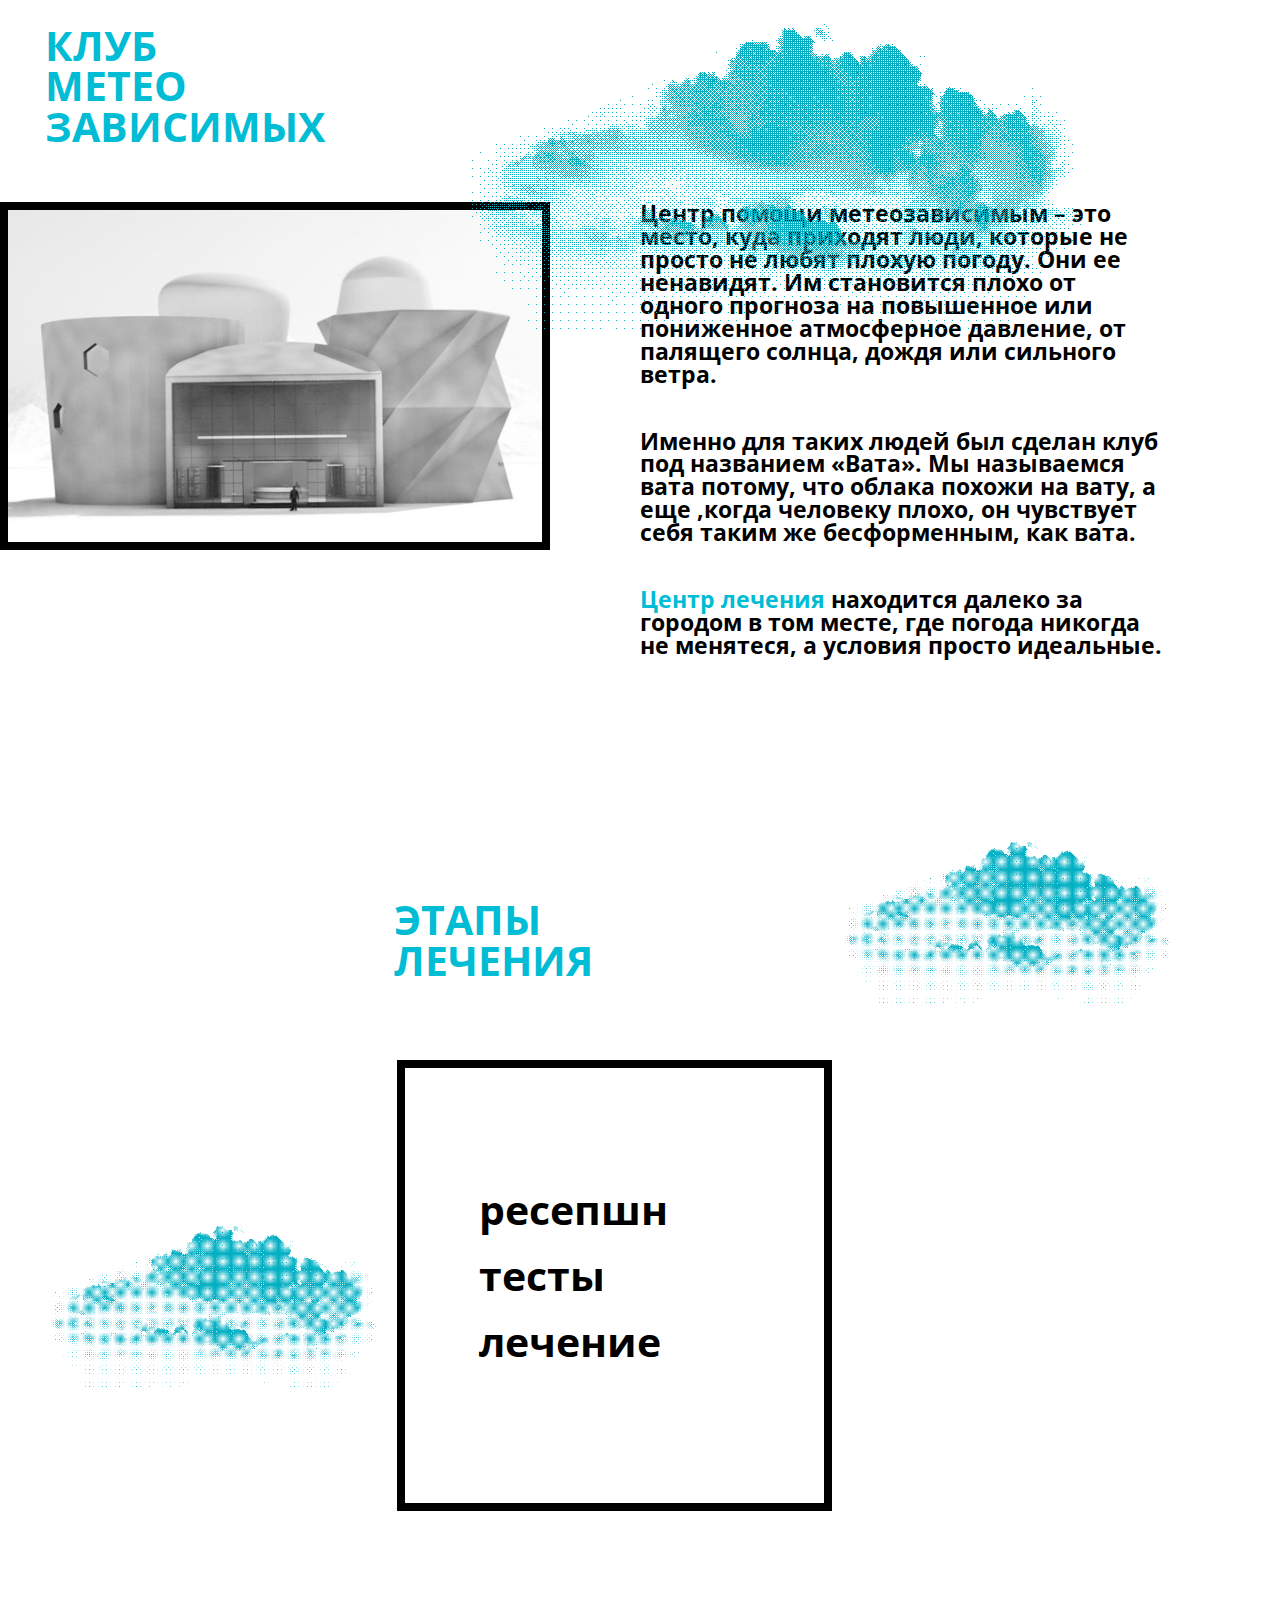
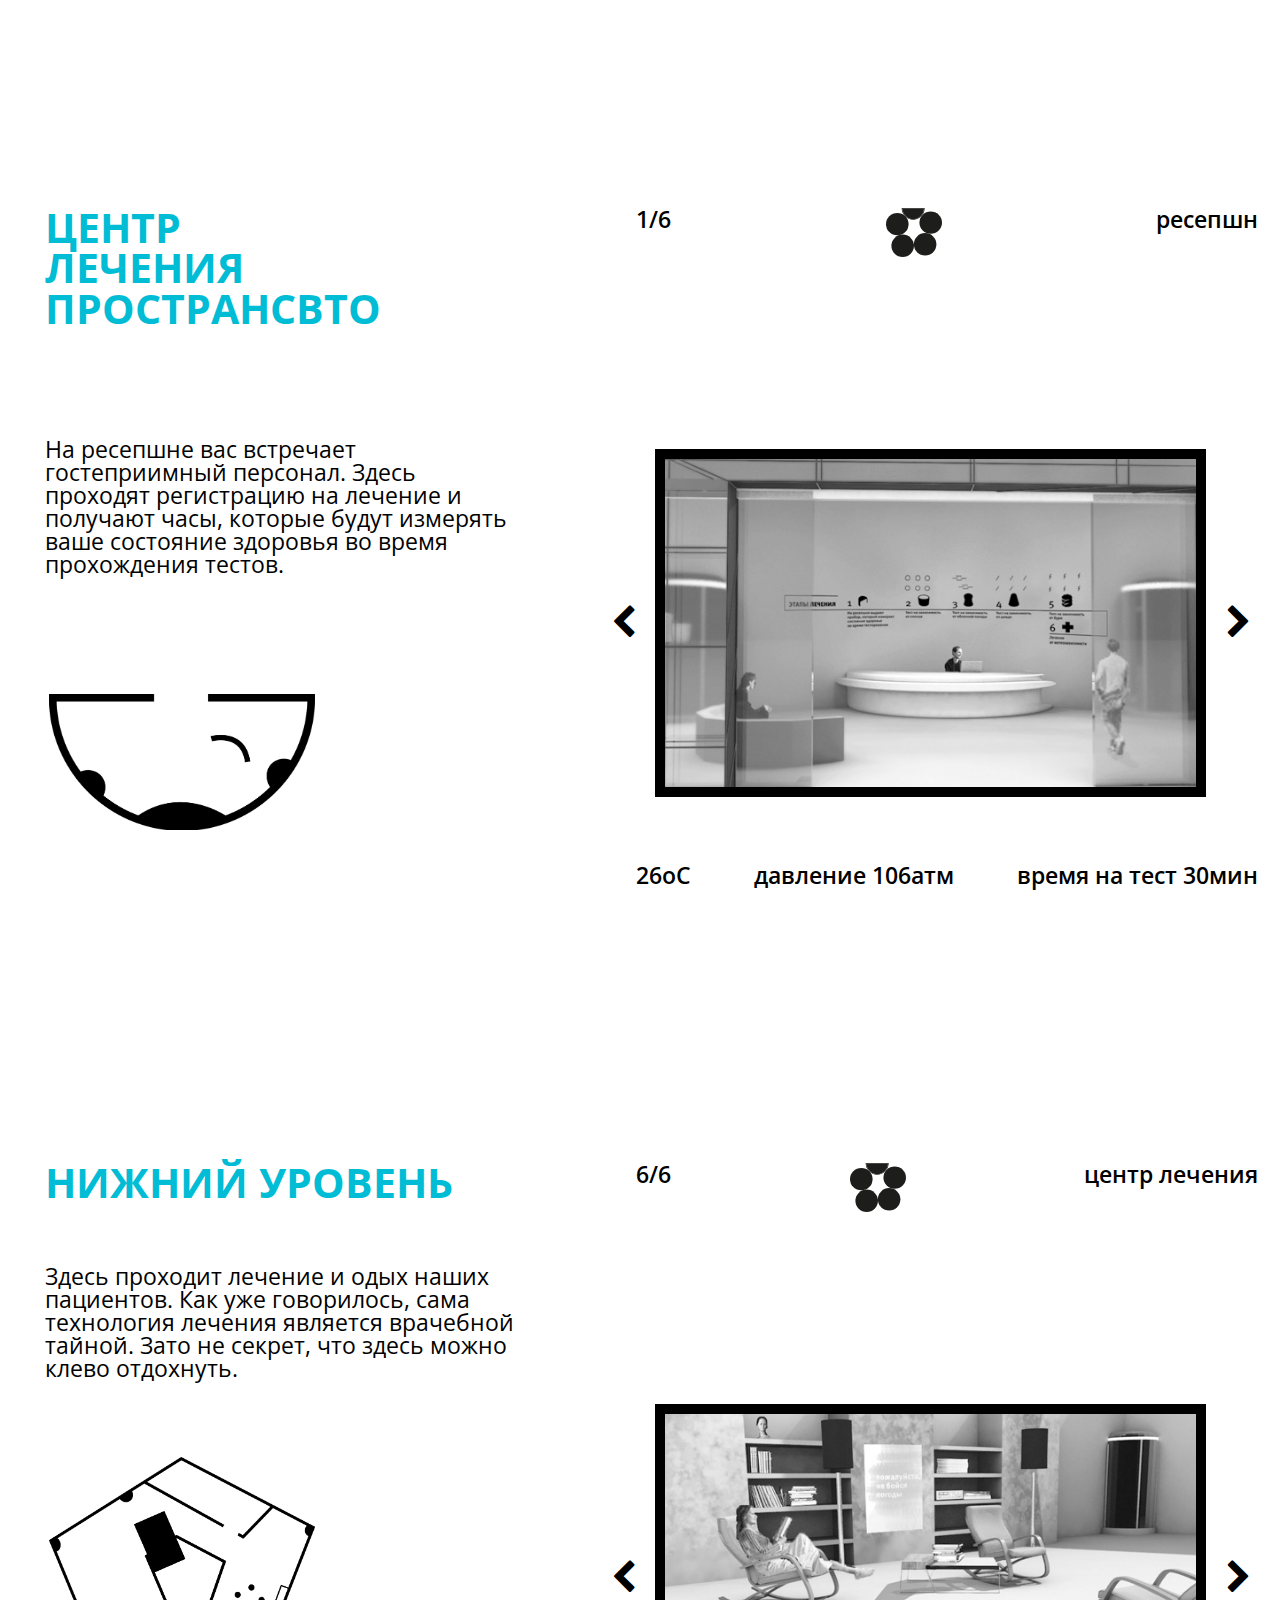
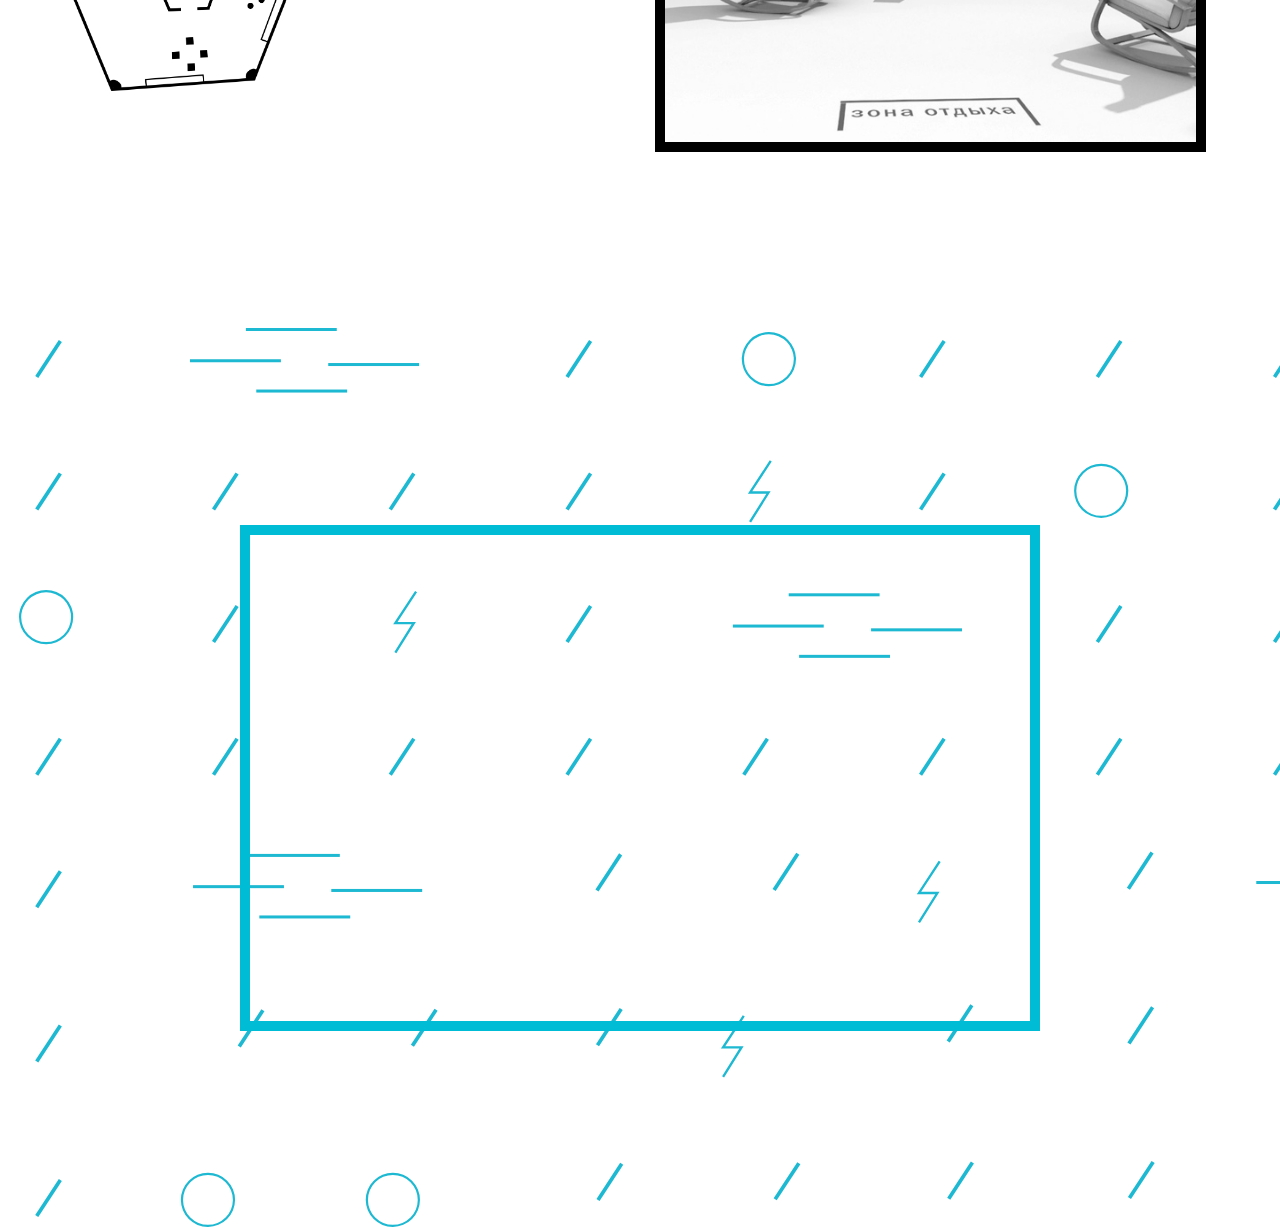
==== commit 19ae5008: "a" ====
--- a/index.html
+++ b/index.html
@@ -2,957 +2,91 @@
 <html>
   <head>
     <meta charset="utf-8">
-    <title>Метеоклуб</title>
+    <title>клуб вата</title>
     <link rel="stylesheet" href="stylesheets/style.css">
-    <script type="text/javascript" src="javascripts/jquery-3.1.1.js"></script>
-    <script type="text/javascript" src="javascripts/slide.js"></script>
-  </head>
+    <script src="javascripts/jquery.js" type="text/javascript"></script>
+    <script src="javascripts/hover.js" type="text/javascript"></script>
+
   </head>
   <body>
-    <img src="images/main.png" alt="">
-    <section class="wrapper">
-
-      <section class="background">
-        <svg id="sun" data-name="Layer 1" xmlns="http://www.w3.org/2000/svg" viewBox="0 0 1135.02 743.33">
-          <defs>
-          <style>
-          #sun .cls-1 {
-            fill: none;
-            stroke: #1d1d1b;
-            stroke-miterlimit: 10;
-            stroke-width: 3px;
-          }
-          </style>
-        </defs>
-        <title>sun</title>
-        <circle class="cls-1" cx="35.98" cy="35.98" r="34.48"/>
-        <circle class="cls-1" cx="180.97" cy="35.98" r="34.48"/>
-        <circle class="cls-1" cx="325.97" cy="35.98" r="34.48"/>
-        <circle class="cls-1" cx="470.96" cy="35.98" r="34.48"/>
-        <circle class="cls-1" cx="615.96" cy="35.98" r="34.48"/>
-        <circle class="cls-1" cx="760.95" cy="35.98" r="34.48"/>
-        <circle class="cls-1" cx="905.95" cy="35.98" r="34.48"/>
-        <circle class="cls-1" cx="132.53" cy="203.82" r="34.48"/>
-        <circle class="cls-1" cx="277.52" cy="203.82" r="34.48"/>
-        <circle class="cls-1" cx="422.51" cy="203.82" r="34.48"/>
-        <circle class="cls-1" cx="567.51" cy="203.82" r="34.48"/>
-        <circle class="cls-1" cx="712.5" cy="203.82" r="34.48"/>
-        <circle class="cls-1" cx="857.5" cy="203.82" r="34.48"/>
-        <circle class="cls-1" cx="1002.49" cy="203.82" r="34.48"/>
-        <circle class="cls-1" cx="229.07" cy="371.67" r="34.48"/>
-        <circle class="cls-1" cx="374.07" cy="371.67" r="34.48"/>
-        <circle class="cls-1" cx="519.06" cy="371.67" r="34.48"/>
-        <circle class="cls-1" cx="664.05" cy="371.67" r="34.48"/>
-        <circle class="cls-1" cx="809.05" cy="371.67" r="34.48"/>
-        <circle class="cls-1" cx="954.04" cy="371.67" r="34.48"/>
-        <circle class="cls-1" cx="1099.04" cy="371.67" r="34.48"/>
-        <circle class="cls-1" cx="132.53" cy="539.51" r="34.48"/>
-        <circle class="cls-1" cx="277.52" cy="539.51" r="34.48"/>
-        <circle class="cls-1" cx="422.51" cy="539.51" r="34.48"/>
-        <circle class="cls-1" cx="567.51" cy="539.51" r="34.48"/>
-        <circle class="cls-1" cx="712.5" cy="539.51" r="34.48"/>
-        <circle class="cls-1" cx="857.5" cy="539.51" r="34.48"/>
-        <circle class="cls-1" cx="1002.49" cy="539.51" r="34.48"/>
-        <circle class="cls-1" cx="35.98" cy="707.35" r="34.48"/>
-        <circle class="cls-1" cx="180.97" cy="707.35" r="34.48"/>
-        <circle class="cls-1" cx="325.97" cy="707.35" r="34.48"/>
-        <circle class="cls-1" cx="470.96" cy="707.35" r="34.48"/>
-        <circle class="cls-1" cx="615.96" cy="707.35" r="34.48"/>
-        <circle class="cls-1" cx="760.95" cy="707.35" r="34.48"/>
-        <circle class="cls-1" cx="905.95" cy="707.35" r="34.48"/>
-      </svg>
-
-      <svg id="cloud" data-name="Layer 1" xmlns="http://www.w3.org/2000/svg" viewBox="0 0 832.17 689.35">
-        <defs>
-          <style>
-            #cloud .cls-1 {
-              fill: none;
-              stroke: #1d1d1b;
-              stroke-miterlimit: 10;
-              stroke-width: 3px;
-            }
-          </style>
-        </defs>
-        <title>cloud</title>
-        <line class="cls-1" x1="741.25" y1="503.46" x2="832.17" y2="503.46"/>
-        <line class="cls-1" x1="669.27" y1="529.97" x2="760.19" y2="529.97"/>
-        <line class="cls-1" x1="602.98" y1="499.67" x2="693.9" y2="499.67"/>
-        <line class="cls-1" x1="658.86" y1="468.42" x2="749.77" y2="468.42"/>
-        <line class="cls-1" x1="141.11" y1="390.91" x2="232.03" y2="390.91"/>
-        <line class="cls-1" x1="69.13" y1="417.42" x2="160.05" y2="417.42"/>
-        <line class="cls-1" x1="2.84" y1="387.12" x2="93.76" y2="387.12"/>
-        <line class="cls-1" x1="58.72" y1="355.87" x2="149.63" y2="355.87"/>
-        <line class="cls-1" x1="567.94" y1="246.71" x2="658.86" y2="246.71"/>
-        <line class="cls-1" x1="495.97" y1="273.22" x2="586.88" y2="273.22"/>
-        <line class="cls-1" x1="429.67" y1="242.92" x2="520.59" y2="242.92"/>
-        <line class="cls-1" x1="485.55" y1="211.67" x2="576.46" y2="211.67"/>
-        <line class="cls-1" x1="370.3" y1="661.33" x2="461.21" y2="661.33"/>
-        <line class="cls-1" x1="298.32" y1="687.85" x2="389.24" y2="687.85"/>
-        <line class="cls-1" x1="232.03" y1="657.55" x2="322.94" y2="657.55"/>
-        <line class="cls-1" x1="287.9" y1="626.29" x2="378.82" y2="626.29"/>
-        <line class="cls-1" x1="138.27" y1="36.54" x2="229.19" y2="36.54"/>
-        <line class="cls-1" x1="66.29" y1="63.06" x2="157.21" y2="63.06"/>
-        <line class="cls-1" y1="32.75" x2="90.92" y2="32.75"/>
-        <line class="cls-1" x1="55.88" y1="1.5" x2="146.79" y2="1.5"/>
-      </svg>
-
-      <svg id="rain" data-name="Layer 1" xmlns="http://www.w3.org/2000/svg" viewBox="0 0 834.77 674.26">
-        <defs>
-          <style>
-            #rain .cls-1 {
-              fill: none;
-              stroke: #1d1d1b;
-              stroke-miterlimit: 10;
-              stroke-width: 3px;
-            }
-          </style>
-        </defs>
-        <title>rain</title>
-        <line class="cls-1" x1="1.25" y1="30.24" x2="20.53" y2="0.82"/>
-        <line class="cls-1" x1="136.75" y1="30.24" x2="156.03" y2="0.82"/>
-        <line class="cls-1" x1="272.25" y1="30.24" x2="291.52" y2="0.82"/>
-        <line class="cls-1" x1="407.75" y1="30.24" x2="427.02" y2="0.82"/>
-        <line class="cls-1" x1="543.24" y1="30.24" x2="562.52" y2="0.82"/>
-        <line class="cls-1" x1="678.74" y1="30.24" x2="698.01" y2="0.82"/>
-        <line class="cls-1" x1="814.24" y1="30.24" x2="833.51" y2="0.82"/>
-        <line class="cls-1" x1="1.25" y1="158.88" x2="20.53" y2="129.46"/>
-        <line class="cls-1" x1="136.75" y1="158.88" x2="156.03" y2="129.46"/>
-        <line class="cls-1" x1="272.25" y1="158.88" x2="291.52" y2="129.46"/>
-        <line class="cls-1" x1="407.75" y1="158.88" x2="427.02" y2="129.46"/>
-        <line class="cls-1" x1="543.24" y1="158.88" x2="562.52" y2="129.46"/>
-        <line class="cls-1" x1="678.74" y1="158.88" x2="698.01" y2="129.46"/>
-        <line class="cls-1" x1="814.24" y1="158.88" x2="833.51" y2="129.46"/>
-        <line class="cls-1" x1="1.25" y1="287.52" x2="20.53" y2="258.1"/>
-        <line class="cls-1" x1="136.75" y1="287.52" x2="156.03" y2="258.1"/>
-        <line class="cls-1" x1="272.25" y1="287.52" x2="291.52" y2="258.1"/>
-        <line class="cls-1" x1="407.75" y1="287.52" x2="427.02" y2="258.1"/>
-        <line class="cls-1" x1="543.24" y1="287.52" x2="562.52" y2="258.1"/>
-        <line class="cls-1" x1="678.74" y1="287.52" x2="698.01" y2="258.1"/>
-        <line class="cls-1" x1="814.24" y1="287.52" x2="833.51" y2="258.1"/>
-        <line class="cls-1" x1="1.25" y1="416.16" x2="20.53" y2="386.74"/>
-        <line class="cls-1" x1="136.75" y1="416.16" x2="156.03" y2="386.74"/>
-        <line class="cls-1" x1="272.25" y1="416.16" x2="291.52" y2="386.74"/>
-        <line class="cls-1" x1="407.75" y1="416.16" x2="427.02" y2="386.74"/>
-        <line class="cls-1" x1="543.24" y1="416.16" x2="562.52" y2="386.74"/>
-        <line class="cls-1" x1="678.74" y1="416.16" x2="698.01" y2="386.74"/>
-        <line class="cls-1" x1="814.24" y1="416.16" x2="833.51" y2="386.74"/>
-        <line class="cls-1" x1="1.25" y1="544.8" x2="20.53" y2="515.38"/>
-        <line class="cls-1" x1="136.75" y1="544.8" x2="156.03" y2="515.38"/>
-        <line class="cls-1" x1="272.25" y1="544.8" x2="291.52" y2="515.38"/>
-        <line class="cls-1" x1="407.75" y1="544.8" x2="427.02" y2="515.38"/>
-        <line class="cls-1" x1="543.24" y1="544.8" x2="562.52" y2="515.38"/>
-        <line class="cls-1" x1="678.74" y1="544.8" x2="698.01" y2="515.38"/>
-        <line class="cls-1" x1="814.24" y1="544.8" x2="833.51" y2="515.38"/>
-        <line class="cls-1" x1="1.25" y1="673.44" x2="20.53" y2="644.02"/>
-        <line class="cls-1" x1="136.75" y1="673.44" x2="156.03" y2="644.02"/>
-        <line class="cls-1" x1="272.25" y1="673.44" x2="291.52" y2="644.02"/>
-        <line class="cls-1" x1="407.75" y1="673.44" x2="427.02" y2="644.02"/>
-        <line class="cls-1" x1="543.24" y1="673.44" x2="562.52" y2="644.02"/>
-        <line class="cls-1" x1="678.74" y1="673.44" x2="698.01" y2="644.02"/>
-        <line class="cls-1" x1="814.24" y1="673.44" x2="833.51" y2="644.02"/>
-      </svg>
-
-
-      <svg id="storm" data-name="Layer 1" xmlns="http://www.w3.org/2000/svg" viewBox="0 0 849.18 700">
-        <defs>
-          <style>
-            #storm .cls-1 {
-              fill: none;
-              stroke: #1d1d1b;
-              stroke-miterlimit: 10;
-              stroke-width: 3px;
-            }
-          </style>
-        </defs>
-        <title>storm</title>
-        <line class="cls-1" x1="758.26" y1="514.1" x2="849.18" y2="514.1"/>
-        <line class="cls-1" x1="686.29" y1="540.62" x2="777.2" y2="540.62"/>
-        <line class="cls-1" x1="619.99" y1="510.32" x2="710.91" y2="510.32"/>
-        <line class="cls-1" x1="675.87" y1="479.06" x2="766.78" y2="479.06"/>
-        <line class="cls-1" x1="158.12" y1="401.55" x2="249.04" y2="401.55"/>
-        <line class="cls-1" x1="86.14" y1="428.07" x2="177.06" y2="428.07"/>
-        <line class="cls-1" x1="19.85" y1="397.77" x2="110.77" y2="397.77"/>
-        <line class="cls-1" x1="75.73" y1="366.51" x2="166.64" y2="366.51"/>
-        <line class="cls-1" x1="584.95" y1="257.35" x2="675.87" y2="257.35"/>
-        <line class="cls-1" x1="512.98" y1="283.87" x2="603.89" y2="283.87"/>
-        <line class="cls-1" x1="446.68" y1="253.57" x2="537.6" y2="253.57"/>
-        <line class="cls-1" x1="502.56" y1="222.31" x2="593.47" y2="222.31"/>
-        <line class="cls-1" x1="387.31" y1="671.98" x2="478.22" y2="671.98"/>
-        <line class="cls-1" x1="315.33" y1="698.5" x2="406.25" y2="698.5"/>
-        <line class="cls-1" x1="249.04" y1="668.19" x2="339.95" y2="668.19"/>
-        <line class="cls-1" x1="304.91" y1="636.94" x2="395.83" y2="636.94"/>
-        <line class="cls-1" x1="155.28" y1="47.19" x2="246.2" y2="47.19"/>
-        <line class="cls-1" x1="83.3" y1="73.71" x2="174.22" y2="73.71"/>
-        <line class="cls-1" x1="17.01" y1="43.4" x2="107.93" y2="43.4"/>
-        <line class="cls-1" x1="72.89" y1="12.15" x2="163.8" y2="12.15"/>
-        <line class="cls-1" x1="1.25" y1="30.24" x2="20.53" y2="0.82"/>
-        <line class="cls-1" x1="136.75" y1="30.24" x2="156.03" y2="0.82"/>
-        <line class="cls-1" x1="272.25" y1="30.24" x2="291.52" y2="0.82"/>
-        <line class="cls-1" x1="407.75" y1="30.24" x2="427.02" y2="0.82"/>
-        <line class="cls-1" x1="543.24" y1="30.24" x2="562.52" y2="0.82"/>
-        <line class="cls-1" x1="678.74" y1="30.24" x2="698.01" y2="0.82"/>
-        <line class="cls-1" x1="814.24" y1="30.24" x2="833.51" y2="0.82"/>
-        <line class="cls-1" x1="1.25" y1="158.88" x2="20.53" y2="129.46"/>
-        <line class="cls-1" x1="136.75" y1="158.88" x2="156.03" y2="129.46"/>
-        <line class="cls-1" x1="272.25" y1="158.88" x2="291.52" y2="129.46"/>
-        <line class="cls-1" x1="407.75" y1="158.88" x2="427.02" y2="129.46"/>
-        <line class="cls-1" x1="543.24" y1="158.88" x2="562.52" y2="129.46"/>
-        <line class="cls-1" x1="678.74" y1="158.88" x2="698.01" y2="129.46"/>
-        <line class="cls-1" x1="814.24" y1="158.88" x2="833.51" y2="129.46"/>
-        <line class="cls-1" x1="1.25" y1="287.52" x2="20.53" y2="258.1"/>
-        <line class="cls-1" x1="136.75" y1="287.52" x2="156.03" y2="258.1"/>
-        <line class="cls-1" x1="272.25" y1="287.52" x2="291.52" y2="258.1"/>
-        <line class="cls-1" x1="407.75" y1="287.52" x2="427.02" y2="258.1"/>
-        <line class="cls-1" x1="543.24" y1="287.52" x2="562.52" y2="258.1"/>
-        <line class="cls-1" x1="678.74" y1="287.52" x2="698.01" y2="258.1"/>
-        <line class="cls-1" x1="814.24" y1="287.52" x2="833.51" y2="258.1"/>
-        <line class="cls-1" x1="1.25" y1="416.16" x2="20.53" y2="386.74"/>
-        <line class="cls-1" x1="136.75" y1="416.16" x2="156.03" y2="386.74"/>
-        <line class="cls-1" x1="272.25" y1="416.16" x2="291.52" y2="386.74"/>
-        <line class="cls-1" x1="407.75" y1="416.16" x2="427.02" y2="386.74"/>
-        <line class="cls-1" x1="543.24" y1="416.16" x2="562.52" y2="386.74"/>
-        <line class="cls-1" x1="678.74" y1="416.16" x2="698.01" y2="386.74"/>
-        <line class="cls-1" x1="814.24" y1="416.16" x2="833.51" y2="386.74"/>
-        <line class="cls-1" x1="1.25" y1="544.8" x2="20.53" y2="515.38"/>
-        <line class="cls-1" x1="136.75" y1="544.8" x2="156.03" y2="515.38"/>
-        <line class="cls-1" x1="272.25" y1="544.8" x2="291.52" y2="515.38"/>
-        <line class="cls-1" x1="407.75" y1="544.8" x2="427.02" y2="515.38"/>
-        <line class="cls-1" x1="543.24" y1="544.8" x2="562.52" y2="515.38"/>
-        <line class="cls-1" x1="678.74" y1="544.8" x2="698.01" y2="515.38"/>
-        <line class="cls-1" x1="814.24" y1="544.8" x2="833.51" y2="515.38"/>
-        <line class="cls-1" x1="1.25" y1="673.44" x2="20.53" y2="644.02"/>
-        <line class="cls-1" x1="136.75" y1="673.44" x2="156.03" y2="644.02"/>
-        <line class="cls-1" x1="272.25" y1="673.44" x2="291.52" y2="644.02"/>
-        <line class="cls-1" x1="407.75" y1="673.44" x2="427.02" y2="644.02"/>
-        <line class="cls-1" x1="543.24" y1="673.44" x2="562.52" y2="644.02"/>
-        <line class="cls-1" x1="678.74" y1="673.44" x2="698.01" y2="644.02"/>
-        <line class="cls-1" x1="814.24" y1="673.44" x2="833.51" y2="644.02"/>
-      </svg>
-
-      <svg id="sun" data-name="Layer 1" xmlns="http://www.w3.org/2000/svg" viewBox="0 0 1135.02 743.33">
-        <defs>
-        <style>
-        #sun .cls-1 {
-          fill: none;
-          stroke: #1d1d1b;
-          stroke-miterlimit: 10;
-          stroke-width: 3px;
-        }
-        </style>
-      </defs>
-      <title>sun</title>
-      <circle class="cls-1" cx="35.98" cy="35.98" r="34.48"/>
-      <circle class="cls-1" cx="180.97" cy="35.98" r="34.48"/>
-      <circle class="cls-1" cx="325.97" cy="35.98" r="34.48"/>
-      <circle class="cls-1" cx="470.96" cy="35.98" r="34.48"/>
-      <circle class="cls-1" cx="615.96" cy="35.98" r="34.48"/>
-      <circle class="cls-1" cx="760.95" cy="35.98" r="34.48"/>
-      <circle class="cls-1" cx="905.95" cy="35.98" r="34.48"/>
-      <circle class="cls-1" cx="132.53" cy="203.82" r="34.48"/>
-      <circle class="cls-1" cx="277.52" cy="203.82" r="34.48"/>
-      <circle class="cls-1" cx="422.51" cy="203.82" r="34.48"/>
-      <circle class="cls-1" cx="567.51" cy="203.82" r="34.48"/>
-      <circle class="cls-1" cx="712.5" cy="203.82" r="34.48"/>
-      <circle class="cls-1" cx="857.5" cy="203.82" r="34.48"/>
-      <circle class="cls-1" cx="1002.49" cy="203.82" r="34.48"/>
-      <circle class="cls-1" cx="229.07" cy="371.67" r="34.48"/>
-      <circle class="cls-1" cx="374.07" cy="371.67" r="34.48"/>
-      <circle class="cls-1" cx="519.06" cy="371.67" r="34.48"/>
-      <circle class="cls-1" cx="664.05" cy="371.67" r="34.48"/>
-      <circle class="cls-1" cx="809.05" cy="371.67" r="34.48"/>
-      <circle class="cls-1" cx="954.04" cy="371.67" r="34.48"/>
-      <circle class="cls-1" cx="1099.04" cy="371.67" r="34.48"/>
-      <circle class="cls-1" cx="132.53" cy="539.51" r="34.48"/>
-      <circle class="cls-1" cx="277.52" cy="539.51" r="34.48"/>
-      <circle class="cls-1" cx="422.51" cy="539.51" r="34.48"/>
-      <circle class="cls-1" cx="567.51" cy="539.51" r="34.48"/>
-      <circle class="cls-1" cx="712.5" cy="539.51" r="34.48"/>
-      <circle class="cls-1" cx="857.5" cy="539.51" r="34.48"/>
-      <circle class="cls-1" cx="1002.49" cy="539.51" r="34.48"/>
-      <circle class="cls-1" cx="35.98" cy="707.35" r="34.48"/>
-      <circle class="cls-1" cx="180.97" cy="707.35" r="34.48"/>
-      <circle class="cls-1" cx="325.97" cy="707.35" r="34.48"/>
-      <circle class="cls-1" cx="470.96" cy="707.35" r="34.48"/>
-      <circle class="cls-1" cx="615.96" cy="707.35" r="34.48"/>
-      <circle class="cls-1" cx="760.95" cy="707.35" r="34.48"/>
-      <circle class="cls-1" cx="905.95" cy="707.35" r="34.48"/>
-    </svg>
-
-      </section>
-
-      <section class="top">
-      <svg id="back" data-name="Layer 1" xmlns="http://www.w3.org/2000/svg" viewBox="0 0 597.68 89.19">
-        <defs>
-          <style>
-            #back .cls-1 {
-              fill: #ffffff;
-            }
-
-            #back .cls-2, .cls-3 {
-              fill: none;
-              stroke: #1d1d1b;
-              stroke-miterlimit: 10;
-            }
-
-            #back .cls-2 {
-              stroke-width: 10px;
-            }
-
-            #back .cls-3 {
-              stroke-width: 3px;
-            }
-          </style>
-        </defs>
-        <title>back</title>
-        <polygon class="cls-1" points="8.51 0 594.11 0 588.28 27.65 533.31 84.19 5 84.19 8.51 0"/>
-        <polyline class="cls-2" points="594.11 21.65 532.94 84.19 5 84.19 5 0"/>
-        <line class="cls-3" x1="518.48" y1="69.46" x2="535.51" y2="52.06"/>
-        <line class="cls-3" x1="455.99" y1="69.46" x2="473.01" y2="52.06"/>
-        <line class="cls-3" x1="393.49" y1="69.46" x2="410.51" y2="52.06"/>
-        <line class="cls-3" x1="330.99" y1="69.46" x2="348.02" y2="52.06"/>
-        <line class="cls-3" x1="268.49" y1="69.46" x2="285.52" y2="52.06"/>
-        <line class="cls-3" x1="205.99" y1="69.46" x2="223.02" y2="52.06"/>
-        <line class="cls-3" x1="143.49" y1="69.46" x2="160.52" y2="52.06"/>
-        <line class="cls-3" x1="81" y1="69.46" x2="98.02" y2="52.06"/>
-        <line class="cls-3" x1="18.5" y1="69.46" x2="35.52" y2="52.06"/>
-        <line class="cls-3" x1="501.46" y1="47" x2="518.48" y2="29.59"/>
-        <line class="cls-3" x1="438.96" y1="47" x2="455.99" y2="29.59"/>
-        <line class="cls-3" x1="376.46" y1="47" x2="393.49" y2="29.59"/>
-        <line class="cls-3" x1="313.96" y1="47" x2="330.99" y2="29.59"/>
-        <line class="cls-3" x1="251.47" y1="47" x2="268.49" y2="29.59"/>
-        <line class="cls-3" x1="188.97" y1="47" x2="205.99" y2="29.59"/>
-        <line class="cls-3" x1="126.47" y1="47" x2="143.49" y2="29.59"/>
-        <line class="cls-3" x1="63.97" y1="47" x2="81" y2="29.59"/>
-        <line class="cls-3" x1="1.47" y1="47" x2="18.5" y2="29.59"/>
-        <line class="cls-3" x1="555.44" y1="24.54" x2="572.47" y2="7.13"/>
-        <line class="cls-3" x1="492.95" y1="24.54" x2="509.97" y2="7.13"/>
-        <line class="cls-3" x1="430.45" y1="24.54" x2="447.47" y2="7.13"/>
-        <line class="cls-3" x1="367.95" y1="24.54" x2="384.98" y2="7.13"/>
-        <line class="cls-3" x1="305.45" y1="24.54" x2="322.48" y2="7.13"/>
-        <line class="cls-3" x1="242.95" y1="24.54" x2="259.98" y2="7.13"/>
-        <line class="cls-3" x1="180.46" y1="24.54" x2="197.48" y2="7.13"/>
-        <line class="cls-3" x1="117.96" y1="24.54" x2="134.98" y2="7.13"/>
-        <line class="cls-3" x1="55.46" y1="24.54" x2="72.48" y2="7.13"/>
-      </svg>
-
-
-      <h1>КЛУБ <br> МЕТЕО <br> <span>ЗАВИСИМЫХ</span></h1>
-      <img src="images/10.png" alt="" class="photo">
+    <section class="about">
+      <h1>КЛУБ <br>МЕТЕО <br>ЗАВИСИМЫХ</h1>
       <img src="images/cloud.png" alt="" class="cloud">
-      <p>Клуб метеозависимых людей, <br class="notFull">он же центр помощи метеозависимым. <br class="notFull">Это место, куда приходят люди, которые не просто <br class="full">не любят плохую погоду. <br class="full"><br class="notFull">Они ее ненавидят. <br class="full"><br class="notFull">Они не могут терпеть ее. <br class="full"><br class="notFull">Им становится плохо <br class="full">от одного прогноза <br class="full">на повышенное или пониженное атмосферное давление.</p>
-      <p>Именно для таких людей <br class="notFull">был сделан клуб <br class="full"><br class="notFull">под названием «Вата».<br class="full"> <br class="notFull">И нет: вата не имеет ника-<br class="full"><br class="notFull">кой связи со сленговым <br class="notFull">словом «ватник». <br class="full"> <br class="notFull">Вата потому, что облака похожи на вату, <br class="full">а еще ,когда человеку плохо, он чувствует себя <br class="notFull">таким же бесформенным, <br class="notFull">как вата.</p>
-      <p>Есть клуб. <br class="full"><br class="notFull">Клуб не для вечеринок, <br class="full"><br class="notFull">а клуб для общения <br class="full">по общей важной для нас теме. <br class="notFull">Есть <span class="goto">центр лечения</span>. <br class="notFull">Центр лечения находится далеко за городом в том месте, <br class="notFull">где погода никогда не менятеся, а условия просто идеальные.</p>
-    </section>
-
-    <section class="plans">
-
-      <section class="plan first">
-
-        <h1>ЦЕНТР <br> ЛЕЧЕНИЯ. <br> ПРОСТРАНСТВО.</h1>
-        <svg id="plan" xmlns="http://www.w3.org/2000/svg" viewBox="0 0 855.87 763.57">
-          <defs>
-          <style>
-          #plan .cls-1, #plan .cls-2 {
-            fill: #1d1d1b;
-          }
-
-          #plan .cls-2, #plan .cls-3, #plan .cls-4, #plan .cls-5, #plan .cls-6 {
-            stroke: #1d1d1b;
-            stroke-miterlimit: 10;
-          }
-
-          #plan .cls-3, #plan .cls-4, #plan .cls-5, #plan .cls-6 {
-            fill: none;
-          }
-
-          #plan .cls-3 {
-            stroke-width: 10px;
-            fill: #ffffff;
-          }
-
-          .first #plan .cls-3:nth-of-type(6) {
-            stroke: rgba(155, 0, 255, 1);
-          }
-
-          .second #plan .cls-3:nth-of-type(1) {
-            stroke: rgba(155, 0, 255, 1);
-          }
-
-          .third #plan .cls-3:nth-of-type(2) {
-            stroke: rgba(155, 0, 255, 1);
-          }
-
-          .fourth #plan .cls-3:nth-of-type(4) {
-            stroke: rgba(155, 0, 255, 1);
-          }
-
-          .fifth #plan .cls-3:nth-of-type(5) {
-            stroke: rgba(155, 0, 255, 1);
-          }
-
-          #plan .cls-5 {
-            stroke-width: 4px;
-          }
-
-          #plan .cls-6 {
-            stroke-width: 2px;
-          }
-          </style>
-        </defs>
-        <title>plan</title>
-        <g>
-          <line class="cls-1" x1="567.26" y1="77.04" x2="576.09" y2="52.29"/>
-          <rect class="cls-1" x="2079.18" y="125.32" width="26.28" height="5.25" rx="2.62" ry="2.62" transform="translate(-251.83 1992.36) rotate(-70.37)"/>
-        </g>
-        <g>
-          <line class="cls-1" x1="572.6" y1="48.07" x2="575.67" y2="21.97"/>
-          <rect class="cls-1" x="2085.18" y="95.79" width="26.28" height="5.25" rx="2.62" ry="2.62" transform="translate(270.97 2113.25) rotate(-84.29)"/>
-        </g>
-        <g>
-          <line class="cls-1" x1="256.98" y1="24" x2="260.01" y2="50.1"/>
-          <rect class="cls-1" x="1772.98" y="85.79" width="5.25" height="26.28" rx="2.62" ry="2.62" transform="translate(-1520.19 142.33) rotate(-6.63)"/>
-        </g>
-        <g>
-          <line class="cls-1" x1="261.56" y1="50.16" x2="269.79" y2="75.11"/>
-          <rect class="cls-1" x="1779.58" y="114.71" width="5.25" height="26.28" rx="2.62" ry="2.62" transform="translate(-1471.01 501.38) rotate(-18.25)"/>
-        </g>
-        <path class="cls-2" d="M2371.51,272.27v47.39c-0.33,0-.67,0-1,0-14.26,0-25.81-10.62-25.81-23.72s11.55-23.72,25.81-23.72C2370.83,272.24,2371.18,272.24,2371.51,272.27Z" transform="translate(-1520.64 -63.28)"/>
-        <path class="cls-1" d="M2202.76,772.13l-44.71,15.72c-0.13-.3-0.25-0.63-0.36-1-4.73-13.45,1.46-27.87,13.82-32.22s26.21,3,30.94,16.48C2202.56,771.49,2202.68,771.81,2202.76,772.13Z" transform="translate(-1520.64 -63.28)"/>
-        <path class="cls-1" d="M1754,818.49l-45.51-13.24c0.07-.33.16-0.66,0.26-1,4-13.69,17.41-21.81,30-18.15s19.55,17.72,15.57,31.41C1754.24,817.85,1754.14,818.18,1754,818.49Z" transform="translate(-1520.64 -63.28)"/>
-        <path class="cls-2" d="M1530.28,355.4l0.09-47.39c0.33,0,.68,0,1,0,14.26,0,25.79,10.67,25.76,23.77s-11.59,23.7-25.85,23.67C1531,355.43,1530.61,355.43,1530.28,355.4Z" transform="translate(-1520.64 -63.28)"/>
-        <ellipse class="cls-1" cx="2161.75" cy="461.52" rx="26.45" ry="23.72" transform="translate(-242.24 2424.54) rotate(-78.5)"/>
-        <ellipse class="cls-1" cx="1738.63" cy="486.78" rx="23.72" ry="26.45" transform="translate(-1587.47 412.55) rotate(-15.29)"/>
-        <ellipse class="cls-1" cx="427.28" cy="578.05" rx="26.45" ry="23.72"/>
-        <ellipse class="cls-1" cx="1811.65" cy="197.33" rx="26.45" ry="23.72" transform="translate(-1217.62 1156.34) rotate(-40.34)"/>
-        <ellipse class="cls-1" cx="2072.93" cy="182.65" rx="23.72" ry="26.45" transform="matrix(0.67, -0.74, 0.74, 0.67, -975.34, 1532.44)"/>
-        <path class="cls-1" d="M1875.13,235.05c62-46.87,123.94,0,123.94,0s-36.24,13.12-64.93,11.73S1875.13,235.05,1875.13,235.05Z" transform="translate(-1520.64 -63.28)"/>
-        <path class="cls-3" d="M1937.1,246.79A168.84,168.84,0,0,1,1768.26,77.94h337.69A168.84,168.84,0,0,1,1937.1,246.79Z" transform="translate(-1520.64 -63.28)"/>
-        <circle class="cls-3" cx="682.02" cy="232.69" r="168.85"/>
-        <circle class="cls-3" cx="597.43" cy="563.82" r="168.85"/>
-        <circle class="cls-4" cx="597.43" cy="563.82" r="156.87"/>
-        <circle class="cls-3" cx="258.43" cy="589.72" r="168.85"/>
-        <circle class="cls-3" cx="173.85" cy="263.18" r="168.85"/>
-        <path class="cls-5" d="M1875.13,235.05" transform="translate(-1520.64 -63.28)"/>
-        <line class="cls-6" x1="449.08" x2="449.08" y2="18.43"/>
-        <line class="cls-6" x1="403.99" y1="0.26" x2="403.99" y2="18.7"/>
-        <path class="cls-1" d="M1973.16,114.85h0a2.62,2.62,0,0,1,2.89-2.56,58.54,58.54,0,0,1,12.08,2.58c10.67,3.53,18.36,9.86,22.23,18.32,7.69,16.82,4,32.49-2,41.86a2.61,2.61,0,0,1-3.79.63h0a2.61,2.61,0,0,1-.64-3.45c3.16-5.1,9.77-19,1.64-36.85-6.42-14.05-23.72-17.18-30.08-17.86A2.62,2.62,0,0,1,1973.16,114.85Z" transform="translate(-1520.64 -63.28)"/>
-        <line class="cls-2" x1="850.87" y1="263.18" x2="850.87" y2="256.38"/>
-        <circle class="cls-5" cx="682.02" cy="232.69" r="43.27"/>
-        <circle class="cls-5" cx="597.43" cy="554.33" r="43.27"/>
-        <polygon class="cls-1" points="531.94 303.37 565.84 232.69 522.01 178.65 511.9 241.01 531.94 303.37"/>
-        <polygon class="cls-1" points="837.45 295.24 806.7 295.24 791.79 322.8 799.93 353.53 827.97 317.63 837.45 295.24"/>
-        <path class="cls-5" d="M2064.14,383.36l18.59-24.85s-13.81-17.23-23.21-54.23,8.13-65.06,8.13-65.06l-18.56-13.5" transform="translate(-1520.64 -63.28)"/>
-        <polygon class="cls-1" points="92.34 573.8 173.85 573.8 173.85 735.2 133.09 699.99 109.92 670.13 87.45 611.46 92.34 573.8"/>
-        <rect class="cls-1" x="262.85" y="574.54" width="88.71" height="48.74"/>
-        <polygon class="cls-1" points="302.01 373.09 307.21 268.43 340.93 287.57 321.47 340.05 302.01 373.09"/>
-        <polygon class="cls-2" points="34.87 167.28 66.64 193.26 72.67 187.23 42.44 161.44 34.87 167.28"/>
-        <path class="cls-1" d="M2007.93,169.53" transform="translate(-1520.64 -63.28)"/>
-        <polygon class="cls-1" points="462.01 52.87 487.71 103.56 491.11 95.31 488.84 73.62 475.57 57.1 462.01 52.87"/>
-      </svg>
-        <p class="display1">На ресепшне вас встречает наш персонал. Здесь вы проходите регистрацию на лечение. <br class="full"><br class="notFull">Вам выдают часы-прибор, которые будут мерять ваше состояние здоровья во время прохождения тестов.</p>
-        <p class="number display1">1</p>
-        <div><img src="images/recep.png" alt="" class="photo"></div>
-      <div class="chevrons">
-        <div class="chevron left"></div>
-        <div class="chevron right"></div>
+      <figure></figure>
+      <div class="texts">
+        <p>Центр помощи метеозависимым – это место, куда приходят люди, которые не просто не любят плохую погоду. Они ее ненавидят.  Им становится плохо от одного прогноза на повышенное или пониженное атмосферное давление, от палящего солнца, дождя или сильного ветра.</p>
+        <p>Именно для таких людей был сделан клуб под названием «Вата». Мы называемся вата потому, что облака похожи на вату, а еще ,когда человеку плохо, он чувствует себя таким же бесформенным, как вата.</p>
+        <p><a href="">Центр лечения</a> находится далеко за городом в том месте, где погода никогда не менятеся, а условия просто идеальные.</p>
       </div>
     </section>
 
-    <section class="plan second">
-
-      <h1>ЦЕНТР <br> ЛЕЧЕНИЯ. <br> ПРОСТРАНСТВО.</h1>
-      <svg id="plan" xmlns="http://www.w3.org/2000/svg" viewBox="0 0 855.87 763.57">
-        <defs>
-          <style>
-            #plan .cls-1, #plan .cls-2 {
-              fill: #1d1d1b;
-            }
-
-            #plan .cls-2, #plan .cls-3, #plan .cls-4, #plan .cls-5, #plan .cls-6 {
-              stroke: #1d1d1b;
-              stroke-miterlimit: 10;
-            }
-
-            #plan .cls-3, #plan .cls-4, #plan .cls-5, #plan .cls-6 {
-              fill: none;
-            }
-
-            #plan .cls-3 {
-              stroke-width: 10px;
-              fill: #ffffff;
-            }
-
-            #plan .cls-5 {
-              stroke-width: 4px;
-            }
-
-            #plan .cls-6 {
-              stroke-width: 2px;
-            }
-          </style>
-        </defs>
-        <title>plan</title>
-        <g>
-          <line class="cls-1" x1="567.26" y1="77.04" x2="576.09" y2="52.29"/>
-          <rect class="cls-1" x="2079.18" y="125.32" width="26.28" height="5.25" rx="2.62" ry="2.62" transform="translate(-251.83 1992.36) rotate(-70.37)"/>
-        </g>
-        <g>
-          <line class="cls-1" x1="572.6" y1="48.07" x2="575.67" y2="21.97"/>
-          <rect class="cls-1" x="2085.18" y="95.79" width="26.28" height="5.25" rx="2.62" ry="2.62" transform="translate(270.97 2113.25) rotate(-84.29)"/>
-        </g>
-        <g>
-          <line class="cls-1" x1="256.98" y1="24" x2="260.01" y2="50.1"/>
-          <rect class="cls-1" x="1772.98" y="85.79" width="5.25" height="26.28" rx="2.62" ry="2.62" transform="translate(-1520.19 142.33) rotate(-6.63)"/>
-        </g>
-        <g>
-          <line class="cls-1" x1="261.56" y1="50.16" x2="269.79" y2="75.11"/>
-          <rect class="cls-1" x="1779.58" y="114.71" width="5.25" height="26.28" rx="2.62" ry="2.62" transform="translate(-1471.01 501.38) rotate(-18.25)"/>
-        </g>
-        <path class="cls-2" d="M2371.51,272.27v47.39c-0.33,0-.67,0-1,0-14.26,0-25.81-10.62-25.81-23.72s11.55-23.72,25.81-23.72C2370.83,272.24,2371.18,272.24,2371.51,272.27Z" transform="translate(-1520.64 -63.28)"/>
-        <path class="cls-1" d="M2202.76,772.13l-44.71,15.72c-0.13-.3-0.25-0.63-0.36-1-4.73-13.45,1.46-27.87,13.82-32.22s26.21,3,30.94,16.48C2202.56,771.49,2202.68,771.81,2202.76,772.13Z" transform="translate(-1520.64 -63.28)"/>
-        <path class="cls-1" d="M1754,818.49l-45.51-13.24c0.07-.33.16-0.66,0.26-1,4-13.69,17.41-21.81,30-18.15s19.55,17.72,15.57,31.41C1754.24,817.85,1754.14,818.18,1754,818.49Z" transform="translate(-1520.64 -63.28)"/>
-        <path class="cls-2" d="M1530.28,355.4l0.09-47.39c0.33,0,.68,0,1,0,14.26,0,25.79,10.67,25.76,23.77s-11.59,23.7-25.85,23.67C1531,355.43,1530.61,355.43,1530.28,355.4Z" transform="translate(-1520.64 -63.28)"/>
-        <ellipse class="cls-1" cx="2161.75" cy="461.52" rx="26.45" ry="23.72" transform="translate(-242.24 2424.54) rotate(-78.5)"/>
-        <ellipse class="cls-1" cx="1738.63" cy="486.78" rx="23.72" ry="26.45" transform="translate(-1587.47 412.55) rotate(-15.29)"/>
-        <ellipse class="cls-1" cx="427.28" cy="578.05" rx="26.45" ry="23.72"/>
-        <ellipse class="cls-1" cx="1811.65" cy="197.33" rx="26.45" ry="23.72" transform="translate(-1217.62 1156.34) rotate(-40.34)"/>
-        <ellipse class="cls-1" cx="2072.93" cy="182.65" rx="23.72" ry="26.45" transform="matrix(0.67, -0.74, 0.74, 0.67, -975.34, 1532.44)"/>
-        <path class="cls-1" d="M1875.13,235.05c62-46.87,123.94,0,123.94,0s-36.24,13.12-64.93,11.73S1875.13,235.05,1875.13,235.05Z" transform="translate(-1520.64 -63.28)"/>
-        <path class="cls-3" d="M1937.1,246.79A168.84,168.84,0,0,1,1768.26,77.94h337.69A168.84,168.84,0,0,1,1937.1,246.79Z" transform="translate(-1520.64 -63.28)"/>
-        <circle class="cls-3" cx="682.02" cy="232.69" r="168.85"/>
-        <circle class="cls-3" cx="597.43" cy="563.82" r="168.85"/>
-        <circle class="cls-4" cx="597.43" cy="563.82" r="156.87"/>
-        <circle class="cls-3" cx="258.43" cy="589.72" r="168.85"/>
-        <circle class="cls-3" cx="173.85" cy="263.18" r="168.85"/>
-        <path class="cls-5" d="M1875.13,235.05" transform="translate(-1520.64 -63.28)"/>
-        <line class="cls-6" x1="449.08" x2="449.08" y2="18.43"/>
-        <line class="cls-6" x1="403.99" y1="0.26" x2="403.99" y2="18.7"/>
-        <path class="cls-1" d="M1973.16,114.85h0a2.62,2.62,0,0,1,2.89-2.56,58.54,58.54,0,0,1,12.08,2.58c10.67,3.53,18.36,9.86,22.23,18.32,7.69,16.82,4,32.49-2,41.86a2.61,2.61,0,0,1-3.79.63h0a2.61,2.61,0,0,1-.64-3.45c3.16-5.1,9.77-19,1.64-36.85-6.42-14.05-23.72-17.18-30.08-17.86A2.62,2.62,0,0,1,1973.16,114.85Z" transform="translate(-1520.64 -63.28)"/>
-        <line class="cls-2" x1="850.87" y1="263.18" x2="850.87" y2="256.38"/>
-        <circle class="cls-5" cx="682.02" cy="232.69" r="43.27"/>
-        <circle class="cls-5" cx="597.43" cy="554.33" r="43.27"/>
-        <polygon class="cls-1" points="531.94 303.37 565.84 232.69 522.01 178.65 511.9 241.01 531.94 303.37"/>
-        <polygon class="cls-1" points="837.45 295.24 806.7 295.24 791.79 322.8 799.93 353.53 827.97 317.63 837.45 295.24"/>
-        <path class="cls-5" d="M2064.14,383.36l18.59-24.85s-13.81-17.23-23.21-54.23,8.13-65.06,8.13-65.06l-18.56-13.5" transform="translate(-1520.64 -63.28)"/>
-        <polygon class="cls-1" points="92.34 573.8 173.85 573.8 173.85 735.2 133.09 699.99 109.92 670.13 87.45 611.46 92.34 573.8"/>
-        <rect class="cls-1" x="262.85" y="574.54" width="88.71" height="48.74"/>
-        <polygon class="cls-1" points="302.01 373.09 307.21 268.43 340.93 287.57 321.47 340.05 302.01 373.09"/>
-        <polygon class="cls-2" points="34.87 167.28 66.64 193.26 72.67 187.23 42.44 161.44 34.87 167.28"/>
-        <path class="cls-1" d="M2007.93,169.53" transform="translate(-1520.64 -63.28)"/>
-        <polygon class="cls-1" points="462.01 52.87 487.71 103.56 491.11 95.31 488.84 73.62 475.57 57.1 462.01 52.87"/>
-      </svg>
-      <div class="texts">
-        <p class="display">Первый тест – солнце. <br class="full"><br class="notFull">Здесь нету крыши, а сверху жарит солнце, создавая атмосферу летнего зноя. <br class="full"><br class="notFull">Время, отводимое на этот тест равно 30 минутам. <br class="notFull">Для более натурального взаимодействия здесь имеются некоторые объекты, в тени которых можно укрыться <br class="notFull">от палящего солнца.</p>
-      </div>
-      <div class="numbers">
-        <p class="number display1">2</p>
-      </div>
-      <div class="carouselWrapper">
-        <div class="carousel1">
-          <div><img src="images/sun.jpg" alt="" class="photo display2"></div>
+    <section class="stages">
+      <h1 class="hStage">ЭТАПЫ <br>ЛЕЧЕНИЯ</h1>
+      <img src="images/cloud.png" alt="" class="cloud">
+      <img src="images/cloud.png" alt="" class="cloud">
+      <div class="stagesSqr">
+        <div>
+          <h1>ресепшн</h1>
+          <h1>
+            тесты
+            <ul>
+              <li>солнце</li>
+              <li>облака</li>
+              <li>дождь</li>
+              <li>буря</li>
+            </ul>
+          </h1>
+          <h1>лечение</h1>
         </div>
-      </div>
-      <div class="chevrons">
-        <div class="chevron left"></div>
-        <div class="chevron right"></div>
       </div>
     </section>
 
-    <section class="plan third">
+    <section class="top_plans">
+      <h1>ЦЕНТР <br>ЛЕЧЕНИЯ <br>ПРОСТРАНСВТО</h1>
+      <p>На ресепшне вас встречает гостеприимный персонал. Здесь проходят регистрацию на лечение и получают часы, которые будут измерять ваше состояние здоровья во время прохождения тестов.</p>
+      <figure class="reception_plan"></figure>
+      <div class="nav top">
+        <p>1/6</p>
+        <figure class="smallPlan"></figure>
+        <p>ресепшн</p>
+      </div>
 
-      <h1>ЦЕНТР <br> ЛЕЧЕНИЯ. <br> ПРОСТРАНСТВО.</h1>
-      <svg id="plan" xmlns="http://www.w3.org/2000/svg" viewBox="0 0 855.87 763.57">
-        <defs>
-          <style>
-            #plan .cls-1, #plan .cls-2 {
-              fill: #1d1d1b;
-            }
+      <div class="gallery">
+        <i class="fa fa-chevron-left" aria-hidden="true"></i>
+        <figure class="photosTop"></figure>
+        <i class="fa fa-chevron-right" aria-hidden="true"></i>
+      </div>
 
-            #plan .cls-2, #plan .cls-3, #plan .cls-4, #plan .cls-5, #plan .cls-6 {
-              stroke: #1d1d1b;
-              stroke-miterlimit: 10;
-            }
-
-            #plan .cls-3, #plan .cls-4, #plan .cls-5, #plan .cls-6 {
-              fill: none;
-            }
-
-            #plan .cls-3 {
-              stroke-width: 10px;
-              fill: #ffffff;
-            }
-
-            #plan .cls-5 {
-              stroke-width: 4px;
-            }
-
-            #plan .cls-6 {
-              stroke-width: 2px;
-            }
-          </style>
-        </defs>
-        <title>plan</title>
-        <g>
-          <line class="cls-1" x1="567.26" y1="77.04" x2="576.09" y2="52.29"/>
-          <rect class="cls-1" x="2079.18" y="125.32" width="26.28" height="5.25" rx="2.62" ry="2.62" transform="translate(-251.83 1992.36) rotate(-70.37)"/>
-        </g>
-        <g>
-          <line class="cls-1" x1="572.6" y1="48.07" x2="575.67" y2="21.97"/>
-          <rect class="cls-1" x="2085.18" y="95.79" width="26.28" height="5.25" rx="2.62" ry="2.62" transform="translate(270.97 2113.25) rotate(-84.29)"/>
-        </g>
-        <g>
-          <line class="cls-1" x1="256.98" y1="24" x2="260.01" y2="50.1"/>
-          <rect class="cls-1" x="1772.98" y="85.79" width="5.25" height="26.28" rx="2.62" ry="2.62" transform="translate(-1520.19 142.33) rotate(-6.63)"/>
-        </g>
-        <g>
-          <line class="cls-1" x1="261.56" y1="50.16" x2="269.79" y2="75.11"/>
-          <rect class="cls-1" x="1779.58" y="114.71" width="5.25" height="26.28" rx="2.62" ry="2.62" transform="translate(-1471.01 501.38) rotate(-18.25)"/>
-        </g>
-        <path class="cls-2" d="M2371.51,272.27v47.39c-0.33,0-.67,0-1,0-14.26,0-25.81-10.62-25.81-23.72s11.55-23.72,25.81-23.72C2370.83,272.24,2371.18,272.24,2371.51,272.27Z" transform="translate(-1520.64 -63.28)"/>
-        <path class="cls-1" d="M2202.76,772.13l-44.71,15.72c-0.13-.3-0.25-0.63-0.36-1-4.73-13.45,1.46-27.87,13.82-32.22s26.21,3,30.94,16.48C2202.56,771.49,2202.68,771.81,2202.76,772.13Z" transform="translate(-1520.64 -63.28)"/>
-        <path class="cls-1" d="M1754,818.49l-45.51-13.24c0.07-.33.16-0.66,0.26-1,4-13.69,17.41-21.81,30-18.15s19.55,17.72,15.57,31.41C1754.24,817.85,1754.14,818.18,1754,818.49Z" transform="translate(-1520.64 -63.28)"/>
-        <path class="cls-2" d="M1530.28,355.4l0.09-47.39c0.33,0,.68,0,1,0,14.26,0,25.79,10.67,25.76,23.77s-11.59,23.7-25.85,23.67C1531,355.43,1530.61,355.43,1530.28,355.4Z" transform="translate(-1520.64 -63.28)"/>
-        <ellipse class="cls-1" cx="2161.75" cy="461.52" rx="26.45" ry="23.72" transform="translate(-242.24 2424.54) rotate(-78.5)"/>
-        <ellipse class="cls-1" cx="1738.63" cy="486.78" rx="23.72" ry="26.45" transform="translate(-1587.47 412.55) rotate(-15.29)"/>
-        <ellipse class="cls-1" cx="427.28" cy="578.05" rx="26.45" ry="23.72"/>
-        <ellipse class="cls-1" cx="1811.65" cy="197.33" rx="26.45" ry="23.72" transform="translate(-1217.62 1156.34) rotate(-40.34)"/>
-        <ellipse class="cls-1" cx="2072.93" cy="182.65" rx="23.72" ry="26.45" transform="matrix(0.67, -0.74, 0.74, 0.67, -975.34, 1532.44)"/>
-        <path class="cls-1" d="M1875.13,235.05c62-46.87,123.94,0,123.94,0s-36.24,13.12-64.93,11.73S1875.13,235.05,1875.13,235.05Z" transform="translate(-1520.64 -63.28)"/>
-        <path class="cls-3" d="M1937.1,246.79A168.84,168.84,0,0,1,1768.26,77.94h337.69A168.84,168.84,0,0,1,1937.1,246.79Z" transform="translate(-1520.64 -63.28)"/>
-        <circle class="cls-3" cx="682.02" cy="232.69" r="168.85"/>
-        <circle class="cls-3" cx="597.43" cy="563.82" r="168.85"/>
-        <circle class="cls-4" cx="597.43" cy="563.82" r="156.87"/>
-        <circle class="cls-3" cx="258.43" cy="589.72" r="168.85"/>
-        <circle class="cls-3" cx="173.85" cy="263.18" r="168.85"/>
-        <path class="cls-5" d="M1875.13,235.05" transform="translate(-1520.64 -63.28)"/>
-        <line class="cls-6" x1="449.08" x2="449.08" y2="18.43"/>
-        <line class="cls-6" x1="403.99" y1="0.26" x2="403.99" y2="18.7"/>
-        <path class="cls-1" d="M1973.16,114.85h0a2.62,2.62,0,0,1,2.89-2.56,58.54,58.54,0,0,1,12.08,2.58c10.67,3.53,18.36,9.86,22.23,18.32,7.69,16.82,4,32.49-2,41.86a2.61,2.61,0,0,1-3.79.63h0a2.61,2.61,0,0,1-.64-3.45c3.16-5.1,9.77-19,1.64-36.85-6.42-14.05-23.72-17.18-30.08-17.86A2.62,2.62,0,0,1,1973.16,114.85Z" transform="translate(-1520.64 -63.28)"/>
-        <line class="cls-2" x1="850.87" y1="263.18" x2="850.87" y2="256.38"/>
-        <circle class="cls-5" cx="682.02" cy="232.69" r="43.27"/>
-        <circle class="cls-5" cx="597.43" cy="554.33" r="43.27"/>
-        <polygon class="cls-1" points="531.94 303.37 565.84 232.69 522.01 178.65 511.9 241.01 531.94 303.37"/>
-        <polygon class="cls-1" points="837.45 295.24 806.7 295.24 791.79 322.8 799.93 353.53 827.97 317.63 837.45 295.24"/>
-        <path class="cls-5" d="M2064.14,383.36l18.59-24.85s-13.81-17.23-23.21-54.23,8.13-65.06,8.13-65.06l-18.56-13.5" transform="translate(-1520.64 -63.28)"/>
-        <polygon class="cls-1" points="92.34 573.8 173.85 573.8 173.85 735.2 133.09 699.99 109.92 670.13 87.45 611.46 92.34 573.8"/>
-        <rect class="cls-1" x="262.85" y="574.54" width="88.71" height="48.74"/>
-        <polygon class="cls-1" points="302.01 373.09 307.21 268.43 340.93 287.57 321.47 340.05 302.01 373.09"/>
-        <polygon class="cls-2" points="34.87 167.28 66.64 193.26 72.67 187.23 42.44 161.44 34.87 167.28"/>
-        <path class="cls-1" d="M2007.93,169.53" transform="translate(-1520.64 -63.28)"/>
-        <polygon class="cls-1" points="462.01 52.87 487.71 103.56 491.11 95.31 488.84 73.62 475.57 57.1 462.01 52.87"/>
-      </svg>
-      <div class="texts">
-        <p class="display">Второй тест – облака. <br class="notFull">Здесь уже имеется крыша. <br class="full">Здание с облаками имеет случайную форму и плавные переходы формы. <br class="full"><br class="notFull">Пространство наполнено облаками, чтобы вернее имитировать облачную погоду. Время на тест составляет 30 минут.</p>
-      </div>
-      <div class="numbers">
-        <p class="number display1">3</p>
-      </div>
-      <div class="carouselWrapper">
-        <div class="carousel1">
-          <div><img src="images/cloudy.jpg" alt="" class="photo display2"></div>
-        </div>
-      </div>
-      <div class="chevrons">
-        <div class="chevron left"></div>
-        <div class="chevron right"></div>
+      <div class="nav bottom">
+        <p>26оС</p>
+        <p>давление 106атм</p>
+        <p>время на тест 30мин</p>
       </div>
     </section>
 
-    <section class="plan fourth">
+    <section class="low_plans">
+      <h1>НИЖНИЙ УРОВЕНЬ</h1>
 
-      <h1>ЦЕНТР <br> ЛЕЧЕНИЯ. <br> ПРОСТРАНСТВО.</h1>
-      <svg id="plan" xmlns="http://www.w3.org/2000/svg" viewBox="0 0 855.87 763.57">
-        <defs>
-          <style>
-            #plan .cls-1, #plan .cls-2 {
-              fill: #1d1d1b;
-            }
+      <p>Здесь проходит лечение и одых наших пациентов. Как уже говорилось, сама технология лечения является врачебной тайной. Зато не секрет, что здесь можно клево отдохнуть.</p>
 
-            #plan .cls-2, #plan .cls-3, #plan .cls-4, #plan .cls-5, #plan .cls-6 {
-              stroke: #1d1d1b;
-              stroke-miterlimit: 10;
-            }
+      <figure class="low_plan"></figure>
 
-            #plan .cls-3, #plan .cls-4, #plan .cls-5, #plan .cls-6 {
-              fill: none;
-            }
+      <div class="nav top">
+        <p>6/6</p>
+        <figure class="smallPlanLow"></figure>
+        <p>центр лечения</p>
+      </div>
 
-            #plan .cls-3 {
-              stroke-width: 10px;
-              fill: #ffffff;
-            }
-
-            #plan .cls-5 {
-              stroke-width: 4px;
-            }
-
-            #plan .cls-6 {
-              stroke-width: 2px;
-            }
-          </style>
-        </defs>
-        <title>plan</title>
-        <g>
-          <line class="cls-1" x1="567.26" y1="77.04" x2="576.09" y2="52.29"/>
-          <rect class="cls-1" x="2079.18" y="125.32" width="26.28" height="5.25" rx="2.62" ry="2.62" transform="translate(-251.83 1992.36) rotate(-70.37)"/>
-        </g>
-        <g>
-          <line class="cls-1" x1="572.6" y1="48.07" x2="575.67" y2="21.97"/>
-          <rect class="cls-1" x="2085.18" y="95.79" width="26.28" height="5.25" rx="2.62" ry="2.62" transform="translate(270.97 2113.25) rotate(-84.29)"/>
-        </g>
-        <g>
-          <line class="cls-1" x1="256.98" y1="24" x2="260.01" y2="50.1"/>
-          <rect class="cls-1" x="1772.98" y="85.79" width="5.25" height="26.28" rx="2.62" ry="2.62" transform="translate(-1520.19 142.33) rotate(-6.63)"/>
-        </g>
-        <g>
-          <line class="cls-1" x1="261.56" y1="50.16" x2="269.79" y2="75.11"/>
-          <rect class="cls-1" x="1779.58" y="114.71" width="5.25" height="26.28" rx="2.62" ry="2.62" transform="translate(-1471.01 501.38) rotate(-18.25)"/>
-        </g>
-        <path class="cls-2" d="M2371.51,272.27v47.39c-0.33,0-.67,0-1,0-14.26,0-25.81-10.62-25.81-23.72s11.55-23.72,25.81-23.72C2370.83,272.24,2371.18,272.24,2371.51,272.27Z" transform="translate(-1520.64 -63.28)"/>
-        <path class="cls-1" d="M2202.76,772.13l-44.71,15.72c-0.13-.3-0.25-0.63-0.36-1-4.73-13.45,1.46-27.87,13.82-32.22s26.21,3,30.94,16.48C2202.56,771.49,2202.68,771.81,2202.76,772.13Z" transform="translate(-1520.64 -63.28)"/>
-        <path class="cls-1" d="M1754,818.49l-45.51-13.24c0.07-.33.16-0.66,0.26-1,4-13.69,17.41-21.81,30-18.15s19.55,17.72,15.57,31.41C1754.24,817.85,1754.14,818.18,1754,818.49Z" transform="translate(-1520.64 -63.28)"/>
-        <path class="cls-2" d="M1530.28,355.4l0.09-47.39c0.33,0,.68,0,1,0,14.26,0,25.79,10.67,25.76,23.77s-11.59,23.7-25.85,23.67C1531,355.43,1530.61,355.43,1530.28,355.4Z" transform="translate(-1520.64 -63.28)"/>
-        <ellipse class="cls-1" cx="2161.75" cy="461.52" rx="26.45" ry="23.72" transform="translate(-242.24 2424.54) rotate(-78.5)"/>
-        <ellipse class="cls-1" cx="1738.63" cy="486.78" rx="23.72" ry="26.45" transform="translate(-1587.47 412.55) rotate(-15.29)"/>
-        <ellipse class="cls-1" cx="427.28" cy="578.05" rx="26.45" ry="23.72"/>
-        <ellipse class="cls-1" cx="1811.65" cy="197.33" rx="26.45" ry="23.72" transform="translate(-1217.62 1156.34) rotate(-40.34)"/>
-        <ellipse class="cls-1" cx="2072.93" cy="182.65" rx="23.72" ry="26.45" transform="matrix(0.67, -0.74, 0.74, 0.67, -975.34, 1532.44)"/>
-        <path class="cls-1" d="M1875.13,235.05c62-46.87,123.94,0,123.94,0s-36.24,13.12-64.93,11.73S1875.13,235.05,1875.13,235.05Z" transform="translate(-1520.64 -63.28)"/>
-        <path class="cls-3" d="M1937.1,246.79A168.84,168.84,0,0,1,1768.26,77.94h337.69A168.84,168.84,0,0,1,1937.1,246.79Z" transform="translate(-1520.64 -63.28)"/>
-        <circle class="cls-3" cx="682.02" cy="232.69" r="168.85"/>
-        <circle class="cls-3" cx="597.43" cy="563.82" r="168.85"/>
-        <circle class="cls-4" cx="597.43" cy="563.82" r="156.87"/>
-        <circle class="cls-3" cx="258.43" cy="589.72" r="168.85"/>
-        <circle class="cls-3" cx="173.85" cy="263.18" r="168.85"/>
-        <path class="cls-5" d="M1875.13,235.05" transform="translate(-1520.64 -63.28)"/>
-        <line class="cls-6" x1="449.08" x2="449.08" y2="18.43"/>
-        <line class="cls-6" x1="403.99" y1="0.26" x2="403.99" y2="18.7"/>
-        <path class="cls-1" d="M1973.16,114.85h0a2.62,2.62,0,0,1,2.89-2.56,58.54,58.54,0,0,1,12.08,2.58c10.67,3.53,18.36,9.86,22.23,18.32,7.69,16.82,4,32.49-2,41.86a2.61,2.61,0,0,1-3.79.63h0a2.61,2.61,0,0,1-.64-3.45c3.16-5.1,9.77-19,1.64-36.85-6.42-14.05-23.72-17.18-30.08-17.86A2.62,2.62,0,0,1,1973.16,114.85Z" transform="translate(-1520.64 -63.28)"/>
-        <line class="cls-2" x1="850.87" y1="263.18" x2="850.87" y2="256.38"/>
-        <circle class="cls-5" cx="682.02" cy="232.69" r="43.27"/>
-        <circle class="cls-5" cx="597.43" cy="554.33" r="43.27"/>
-        <polygon class="cls-1" points="531.94 303.37 565.84 232.69 522.01 178.65 511.9 241.01 531.94 303.37"/>
-        <polygon class="cls-1" points="837.45 295.24 806.7 295.24 791.79 322.8 799.93 353.53 827.97 317.63 837.45 295.24"/>
-        <path class="cls-5" d="M2064.14,383.36l18.59-24.85s-13.81-17.23-23.21-54.23,8.13-65.06,8.13-65.06l-18.56-13.5" transform="translate(-1520.64 -63.28)"/>
-        <polygon class="cls-1" points="92.34 573.8 173.85 573.8 173.85 735.2 133.09 699.99 109.92 670.13 87.45 611.46 92.34 573.8"/>
-        <rect class="cls-1" x="262.85" y="574.54" width="88.71" height="48.74"/>
-        <polygon class="cls-1" points="302.01 373.09 307.21 268.43 340.93 287.57 321.47 340.05 302.01 373.09"/>
-        <polygon class="cls-2" points="34.87 167.28 66.64 193.26 72.67 187.23 42.44 161.44 34.87 167.28"/>
-        <path class="cls-1" d="M2007.93,169.53" transform="translate(-1520.64 -63.28)"/>
-        <polygon class="cls-1" points="462.01 52.87 487.71 103.56 491.11 95.31 488.84 73.62 475.57 57.1 462.01 52.87"/>
-      </svg>
-      <div class="texts">
-        <p class="display">Третий тест – дождь. <br class="full"><br class="notFull">Экстерьер навеян формой покатой крыши, которая призвана помогать воде скатываться с крыши. <br class="full"><br class="notFull">Вся форма здания покатая. <br class="full"><br class="notFull">Зато здесь можно попытаться укрыться под различными архитектурными формами. <br class="full"><br class="notFull">Тест длится 20 минут вместо 30.</p>
-      </div>
-      <div class="numbers">
-        <p class="number display1">4</p>
-      </div>
-      <div class="carouselWrapper">
-        <div class="carousel1">
-          <div><img src="images/rain.png" alt="" class="photo display2"></div>
-        </div>
-      </div>
-      <div class="chevrons">
-        <div class="chevron left"></div>
-        <div class="chevron right"></div>
+      <div class="gallery">
+        <i class="fa fa-chevron-left" aria-hidden="true"></i>
+        <figure class="photosLow"></figure>
+        <i class="fa fa-chevron-right" aria-hidden="true"></i>
       </div>
     </section>
 
-    <section class="plan fifth">
-
-      <h1>ЦЕНТР <br> ЛЕЧЕНИЯ. <br> ПРОСТРАНСТВО.</h1>
-      <svg id="plan" xmlns="http://www.w3.org/2000/svg" viewBox="0 0 855.87 763.57">
-        <defs>
-          <style>
-            #plan .cls-1, #plan .cls-2 {
-              fill: #1d1d1b;
-            }
-
-            #plan .cls-2, #plan .cls-3, #plan .cls-4, #plan .cls-5, #plan .cls-6 {
-              stroke: #1d1d1b;
-              stroke-miterlimit: 10;
-            }
-
-            #plan .cls-3, #plan .cls-4, #plan .cls-5, #plan .cls-6 {
-              fill: none;
-            }
-
-            #plan .cls-3 {
-              stroke-width: 10px;
-              fill: #ffffff;
-            }
-
-            #plan .cls-5 {
-              stroke-width: 4px;
-            }
-
-            #plan .cls-6 {
-              stroke-width: 2px;
-            }
-          </style>
-        </defs>
-        <title>plan</title>
-        <g>
-          <line class="cls-1" x1="567.26" y1="77.04" x2="576.09" y2="52.29"/>
-          <rect class="cls-1" x="2079.18" y="125.32" width="26.28" height="5.25" rx="2.62" ry="2.62" transform="translate(-251.83 1992.36) rotate(-70.37)"/>
-        </g>
-        <g>
-          <line class="cls-1" x1="572.6" y1="48.07" x2="575.67" y2="21.97"/>
-          <rect class="cls-1" x="2085.18" y="95.79" width="26.28" height="5.25" rx="2.62" ry="2.62" transform="translate(270.97 2113.25) rotate(-84.29)"/>
-        </g>
-        <g>
-          <line class="cls-1" x1="256.98" y1="24" x2="260.01" y2="50.1"/>
-          <rect class="cls-1" x="1772.98" y="85.79" width="5.25" height="26.28" rx="2.62" ry="2.62" transform="translate(-1520.19 142.33) rotate(-6.63)"/>
-        </g>
-        <g>
-          <line class="cls-1" x1="261.56" y1="50.16" x2="269.79" y2="75.11"/>
-          <rect class="cls-1" x="1779.58" y="114.71" width="5.25" height="26.28" rx="2.62" ry="2.62" transform="translate(-1471.01 501.38) rotate(-18.25)"/>
-        </g>
-        <path class="cls-2" d="M2371.51,272.27v47.39c-0.33,0-.67,0-1,0-14.26,0-25.81-10.62-25.81-23.72s11.55-23.72,25.81-23.72C2370.83,272.24,2371.18,272.24,2371.51,272.27Z" transform="translate(-1520.64 -63.28)"/>
-        <path class="cls-1" d="M2202.76,772.13l-44.71,15.72c-0.13-.3-0.25-0.63-0.36-1-4.73-13.45,1.46-27.87,13.82-32.22s26.21,3,30.94,16.48C2202.56,771.49,2202.68,771.81,2202.76,772.13Z" transform="translate(-1520.64 -63.28)"/>
-        <path class="cls-1" d="M1754,818.49l-45.51-13.24c0.07-.33.16-0.66,0.26-1,4-13.69,17.41-21.81,30-18.15s19.55,17.72,15.57,31.41C1754.24,817.85,1754.14,818.18,1754,818.49Z" transform="translate(-1520.64 -63.28)"/>
-        <path class="cls-2" d="M1530.28,355.4l0.09-47.39c0.33,0,.68,0,1,0,14.26,0,25.79,10.67,25.76,23.77s-11.59,23.7-25.85,23.67C1531,355.43,1530.61,355.43,1530.28,355.4Z" transform="translate(-1520.64 -63.28)"/>
-        <ellipse class="cls-1" cx="2161.75" cy="461.52" rx="26.45" ry="23.72" transform="translate(-242.24 2424.54) rotate(-78.5)"/>
-        <ellipse class="cls-1" cx="1738.63" cy="486.78" rx="23.72" ry="26.45" transform="translate(-1587.47 412.55) rotate(-15.29)"/>
-        <ellipse class="cls-1" cx="427.28" cy="578.05" rx="26.45" ry="23.72"/>
-        <ellipse class="cls-1" cx="1811.65" cy="197.33" rx="26.45" ry="23.72" transform="translate(-1217.62 1156.34) rotate(-40.34)"/>
-        <ellipse class="cls-1" cx="2072.93" cy="182.65" rx="23.72" ry="26.45" transform="matrix(0.67, -0.74, 0.74, 0.67, -975.34, 1532.44)"/>
-        <path class="cls-1" d="M1875.13,235.05c62-46.87,123.94,0,123.94,0s-36.24,13.12-64.93,11.73S1875.13,235.05,1875.13,235.05Z" transform="translate(-1520.64 -63.28)"/>
-        <path class="cls-3" d="M1937.1,246.79A168.84,168.84,0,0,1,1768.26,77.94h337.69A168.84,168.84,0,0,1,1937.1,246.79Z" transform="translate(-1520.64 -63.28)"/>
-        <circle class="cls-3" cx="682.02" cy="232.69" r="168.85"/>
-        <circle class="cls-3" cx="597.43" cy="563.82" r="168.85"/>
-        <circle class="cls-4" cx="597.43" cy="563.82" r="156.87"/>
-        <circle class="cls-3" cx="258.43" cy="589.72" r="168.85"/>
-        <circle class="cls-3" cx="173.85" cy="263.18" r="168.85"/>
-        <path class="cls-5" d="M1875.13,235.05" transform="translate(-1520.64 -63.28)"/>
-        <line class="cls-6" x1="449.08" x2="449.08" y2="18.43"/>
-        <line class="cls-6" x1="403.99" y1="0.26" x2="403.99" y2="18.7"/>
-        <path class="cls-1" d="M1973.16,114.85h0a2.62,2.62,0,0,1,2.89-2.56,58.54,58.54,0,0,1,12.08,2.58c10.67,3.53,18.36,9.86,22.23,18.32,7.69,16.82,4,32.49-2,41.86a2.61,2.61,0,0,1-3.79.63h0a2.61,2.61,0,0,1-.64-3.45c3.16-5.1,9.77-19,1.64-36.85-6.42-14.05-23.72-17.18-30.08-17.86A2.62,2.62,0,0,1,1973.16,114.85Z" transform="translate(-1520.64 -63.28)"/>
-        <line class="cls-2" x1="850.87" y1="263.18" x2="850.87" y2="256.38"/>
-        <circle class="cls-5" cx="682.02" cy="232.69" r="43.27"/>
-        <circle class="cls-5" cx="597.43" cy="554.33" r="43.27"/>
-        <polygon class="cls-1" points="531.94 303.37 565.84 232.69 522.01 178.65 511.9 241.01 531.94 303.37"/>
-        <polygon class="cls-1" points="837.45 295.24 806.7 295.24 791.79 322.8 799.93 353.53 827.97 317.63 837.45 295.24"/>
-        <path class="cls-5" d="M2064.14,383.36l18.59-24.85s-13.81-17.23-23.21-54.23,8.13-65.06,8.13-65.06l-18.56-13.5" transform="translate(-1520.64 -63.28)"/>
-        <polygon class="cls-1" points="92.34 573.8 173.85 573.8 173.85 735.2 133.09 699.99 109.92 670.13 87.45 611.46 92.34 573.8"/>
-        <rect class="cls-1" x="262.85" y="574.54" width="88.71" height="48.74"/>
-        <polygon class="cls-1" points="302.01 373.09 307.21 268.43 340.93 287.57 321.47 340.05 302.01 373.09"/>
-        <polygon class="cls-2" points="34.87 167.28 66.64 193.26 72.67 187.23 42.44 161.44 34.87 167.28"/>
-        <path class="cls-1" d="M2007.93,169.53" transform="translate(-1520.64 -63.28)"/>
-        <polygon class="cls-1" points="462.01 52.87 487.71 103.56 491.11 95.31 488.84 73.62 475.57 57.1 462.01 52.87"/>
-      </svg>
-      <div class="texts">
-        <p class="display">Четвертый тест – буря. Последний и самый суровый. Температура здесь снижается приблизительно до нуля. <br class="full"><br class="notFull">Тут сильный ветер, летит пыль, высокая влажность, <br class="full"><br class="notFull">холодно и противно. <br class="full"><br class="notFull">Тест длится 10 минут. <br class="full"><br class="notFull">Укрыться почти негде: <br class="full"><br class="notFull">лишь некоторые перегородки, которые, возможно защитят вас от пыли и ветра.</p>
-      </div>
-      <div class="numbers">
-        <p class="number display1">5</p>
-      </div>
-      <div class="carouselWrapper">
-        <div class="carousel1">
-          <div><img src="images/storm.jpg" alt="" class="photo display2"></div>
-        </div>
-      </div>
-      <div class="chevrons">
-        <div class="chevron left"></div>
-        <div class="chevron right"></div>
-      </div>
-    </section>
-    </section>
-
-    <section class="lower">
-      <h1>ПРОСТРАНСТВО. <br>НИЖНИЙ УРОВЕНЬ.</h1>
-      <svg id="lowPlan" xmlns="http://www.w3.org/2000/svg" viewBox="0 0 660.83 581.32">
-        <defs>
-          <style>
-            #lowPlan .cls-1 {
-              fill: #fff;
-            }
-
-            #lowPlan .cls-2, #lowPlan .cls-5 {
-              fill: none;
-            }
-
-            #lowPlan .cls-2, #lowPlan .cls-4, .cls-5 {
-              stroke: #1d1d1b;
-              stroke-miterlimit: 10;
-            }
-
-            #lowPlan .cls-2 {
-              stroke-width: 4px;
-            }
-
-            #lowPlan .cls-3, #lowPlan .cls-4 {
-              fill: #1d1d1b;
-            }
-
-            #lowPlan .cls-5 {
-              stroke-width: 9px;
-            }
-          </style>
-        </defs>
-        <title>lowplan</title>
-        <polygon class="cls-1" points="328.61 5.68 5.61 209.08 157.67 577.09 508.3 551.17 655.17 176.09 328.61 5.68"/>
-        <polyline class="cls-2" points="54.81 177.6 76.49 234.27 158.44 182.34 134.72 127.28"/>
-        <rect class="cls-3" x="1497.67" y="1445.9" width="82.22" height="129.73" transform="translate(2291.03 978.21) rotate(156.38)"/>
-        <polyline class="cls-2" points="100.14 432.62 237.21 421.54 253.09 458.02"/>
-        <polyline class="cls-2" points="242.13 568.77 240.66 551.78 382.56 540.83 384.21 559.84"/>
-        <path class="cls-2" d="M1865.37,1610.45s-11.82-5.28-9.15-15.41,17-4.69,17-4.69" transform="translate(-1262.92 -1300.23)"/>
-        <path class="cls-2" d="M1816.76,1734.61s-10.39-8.75-10.07-18.66,5-51.78,5-51.78l17-40" transform="translate(-1262.92 -1300.23)"/>
-        <path class="cls-4" d="M1912.42,1476.77l-1.72,23.35c-0.25,0-.93,3.82-1.19,3.82-10.87,0-17.55-8-17.55-18s3.65-17.46,14.52-17.46C1906.75,1468.5,1910.13,1480,1912.42,1476.77Z" transform="translate(-1262.92 -1300.23)"/>
-        <path class="cls-4" d="M1431,1877.76l-17.89-15.09c0.13-.22-2.55-3-2.4-3.2,6.38-8.8,16.77-9.52,24.86-3.66s12,13.2,5.61,22C1441,1878,1429.75,1874,1431,1877.76Z" transform="translate(-1262.92 -1300.23)"/>
-        <path class="cls-4" d="M1777.21,1840.25l-19.53,12.91c-0.17-.19-3.59,1.61-3.75,1.4-6.65-8.61-4.4-18.77,3.51-24.88s16-7.78,22.69.82C1780.29,1830.71,1773.29,1840.39,1777.21,1840.25Z" transform="translate(-1262.92 -1300.23)"/>
-        <path class="cls-3" d="M1437.86,1403.09l30.31-19.68c0.15,0.2.3,0.42,0.44,0.64,5.92,9.12,3.93,20.92-4.45,26.36s-20,2.47-25.89-6.65C1438.12,1403.53,1438,1403.31,1437.86,1403.09Z" transform="translate(-1262.92 -1300.23)"/>
-        <polygon class="cls-5" points="157.67 576.59 5.61 208.58 328.61 5.18 655.17 175.59 508.3 550.67 157.67 576.59"/>
-        <polygon class="cls-5" points="316.83 197.82 242.53 246.74 299.04 379.62 395.35 375.75 435.32 260.17 316.83 197.82"/>
-        <polyline class="cls-5" points="236.99 62.88 481.49 198.95 554.75 123.19"/>
-        <circle class="cls-3" cx="1730.98" cy="1642.3" r="7.56" transform="translate(-1831.11 -296.14) rotate(-27.98)"/>
-        <circle class="cls-3" cx="1765.08" cy="1624.19" r="7.56" transform="translate(-1818.62 -282.26) rotate(-27.98)"/>
-        <circle class="cls-3" cx="1762.62" cy="1669.63" r="7.56" transform="translate(-1840.23 -278.1) rotate(-27.98)"/>
-        <circle class="cls-3" cx="1790.04" cy="1655.06" r="7.56" transform="translate(-1830.19 -266.94) rotate(-27.98)"/>
-        <rect class="cls-3" x="1440.88" y="1618.25" width="13.43" height="25.74" transform="translate(1233.9 -1580.97) rotate(70.35)"/>
-        <rect class="cls-3" x="1381.59" y="1621.94" width="13.43" height="25.74" transform="translate(1198.02 -1522.68) rotate(70.35)"/>
-        <rect class="cls-3" x="1414.65" y="1583.05" width="13.43" height="25.74" transform="translate(1183.34 -1579.63) rotate(70.35)"/>
-        <rect class="cls-3" x="1465.23" y="1648.14" width="13.43" height="25.74" transform="translate(1278.21 -1584.06) rotate(70.35)"/>
-        <rect class="cls-3" x="1437.09" y="1684.17" width="13.43" height="25.74" transform="translate(1293.46 -1533.65) rotate(70.35)"/>
-        <rect class="cls-3" x="1406.06" y="1652.21" width="13.43" height="25.74" transform="translate(1242.77 -1525.65) rotate(70.35)"/>
-        <rect class="cls-1" x="1590.31" y="1671.31" width="41.18" height="14.88" transform="translate(-1326.2 -1237.13) rotate(-2.2)"/>
-        <rect class="cls-1" x="1693.25" y="1475.13" width="41.18" height="14.88" transform="matrix(0.87, 0.5, -0.5, 0.87, -292.03, -1958.52)"/>
-        <rect class="cls-3" x="1568.91" y="1783.14" width="18.16" height="18.16" transform="translate(-1357.54 -1212.27) rotate(-3.1)"/>
-        <rect class="cls-3" x="1603.35" y="1747.62" width="18.16" height="18.16" transform="translate(-1355.57 -1210.46) rotate(-3.1)"/>
-        <rect class="cls-3" x="1638.06" y="1779.39" width="18.16" height="18.16" transform="translate(-1357.24 -1208.53) rotate(-3.1)"/>
-        <rect class="cls-3" x="1606.85" y="1812.2" width="18.16" height="18.16" transform="translate(-1359.06 -1210.17) rotate(-3.1)"/>
-        <line class="cls-5" x1="113.12" y1="468.77" x2="263.27" y2="456.47"/>
-        <polyline class="cls-5" points="524.82 508.48 450.27 481.32 473.24 426.76 546.3 453.62"/>
-      </svg>
-
-      <p>Здесь проходит лечение <br class="full"> <br class="notFull">и отдых наших пациентов. <br class="full"><br class="notFull">Как уже говорилось, <br class="full"><br class="notFull">сама технология лечения является врачебной тайной. <br class="full"><br class="notFull">Зато не секрет, что здесь можно клево отдохнуть.</p>
-
-      <div class="chevrons lowFirst">
-        <div class="chevron left"></div>
-        <div class="chevron right"></div>
-      </div>
-      <div class="chevrons lowSecond">
-        <div class="chevron left"></div>
-        <div class="chevron right"></div>
-      </div>
-
-      <section class="imagesLow">
-        <img src="images/low.jpg" alt="" class="photo lowFirst">
-        <img src="images/low2.jpg" alt="" class="photo lowSecond">
-      </section>
-    </section>
-
-    <section class="footer">
-      <a target="blank" href="https://www.facebook.com/danila.timofeev.73"><i class="fa fa-facebook" aria-hidden="true"></i></a>
-      <a target="blank" href="https://github.com/DanilaTing/HSEDC2016-Hackathon1-Danilatim/tree/redesign"><i class="fa fa-github" aria-hidden="true"></i></a>
-      <p>дизайн и код: Тимофеев Данила <br>куратор: Захар День</p>
-      <p>2017</p>
-    </section>
-
-    <section class="onmouseover one"></section>
-    <section class="onmouseover two"></section>
-    <section class="onmouseover three"></section>
-
+    <section class="video">
+      <div class="bg"></div>
+      <iframe src="https://player.vimeo.com/video/210780011?loop=1&color=00BCD4&title=0&portrait=0" width="900" height="506" frameborder="0" webkitallowfullscreen mozallowfullscreen allowfullscreen></iframe>
     </section>
   </body>
 </html>
--- a/stylesheets/style.css
+++ b/stylesheets/style.css
@@ -1,8 +1,13 @@
 @import 'reset.css';
-@import url('https://fonts.googleapis.com/css?family=Open+Sans:600,800&subset=cyrillic');
+@import url('https://fonts.googleapis.com/css?family=Open+Sans:400,700&subset=cyrillic');
 @import 'font-awesome.css';
 
-@import 'main.css';
+/*@import 'main.css';
 @import 'top.css';
 @import 'plan.css';
-@import 'lower.css';
+@import 'lower.css';*/
+@import 'all.css';
+@import 'about.css';
+@import 'stages.css';
+@import 'top_plans.css';
+@import 'low_plans.css';
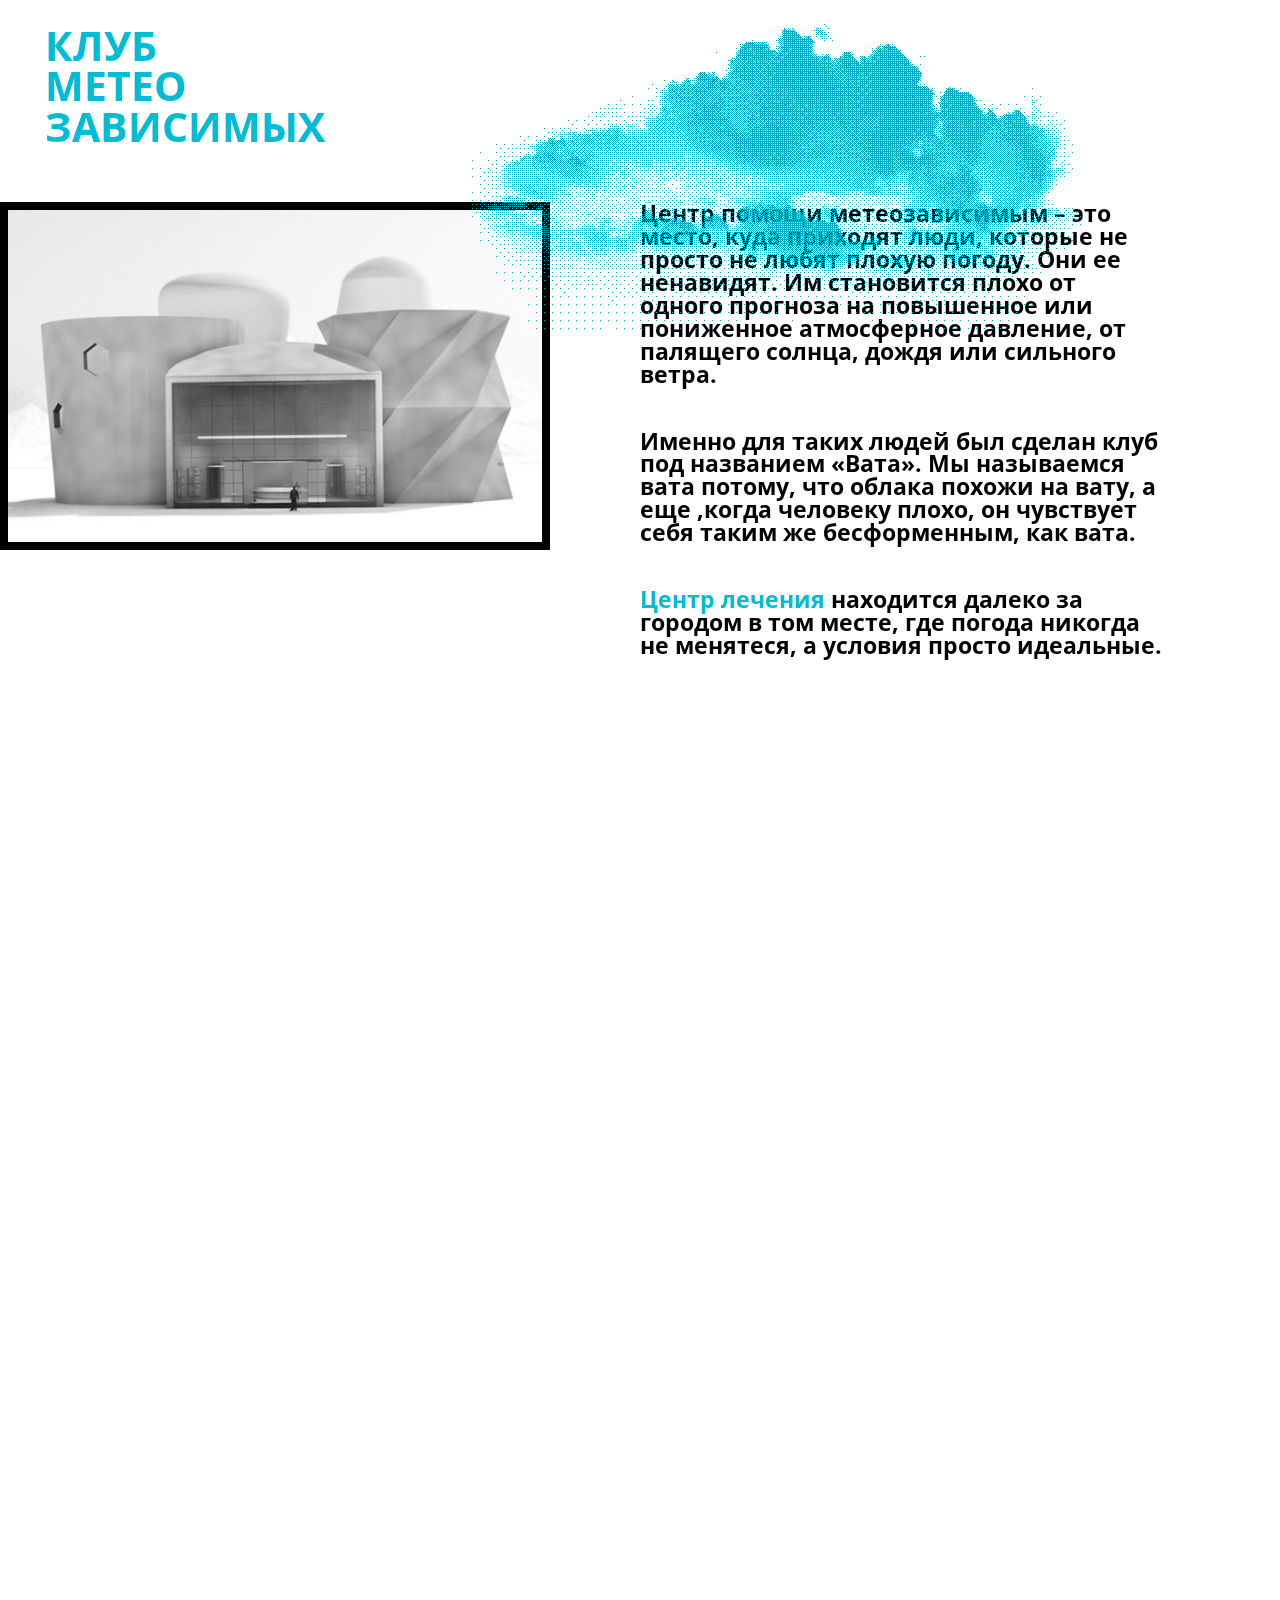
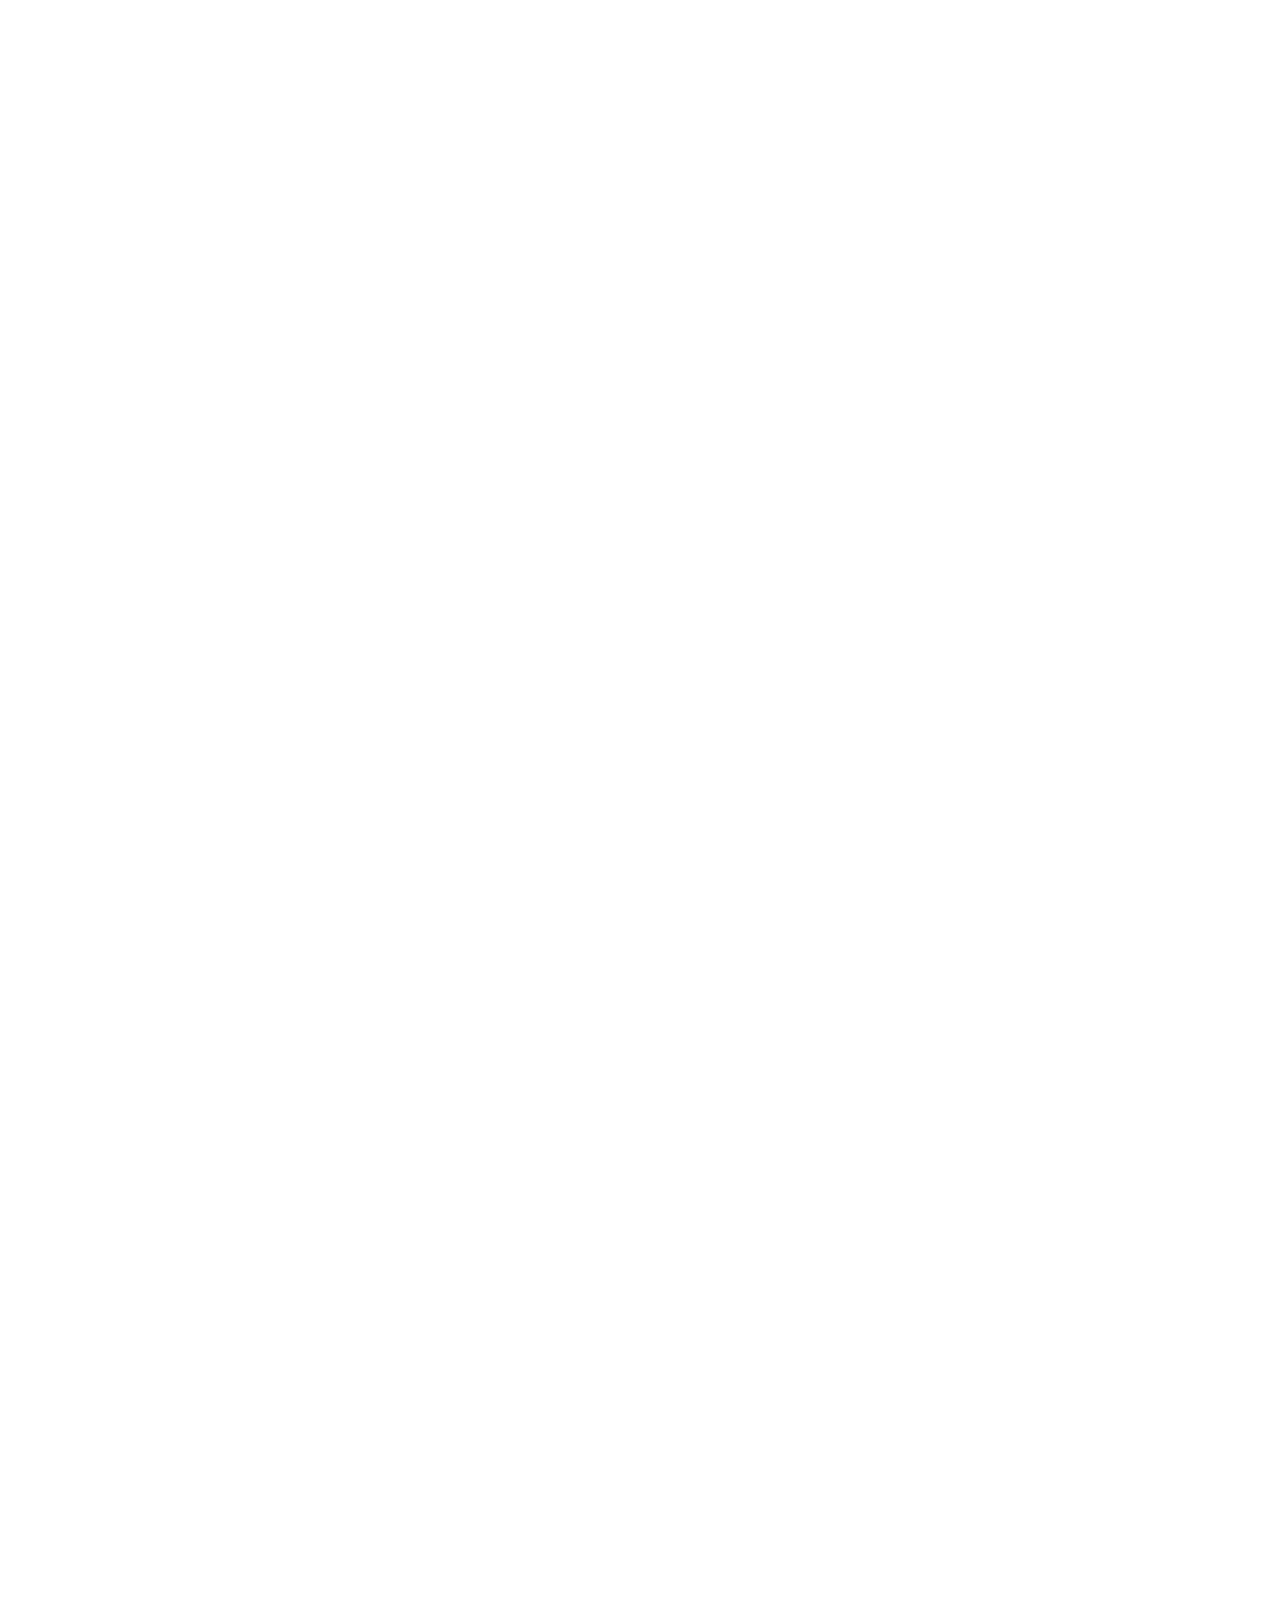
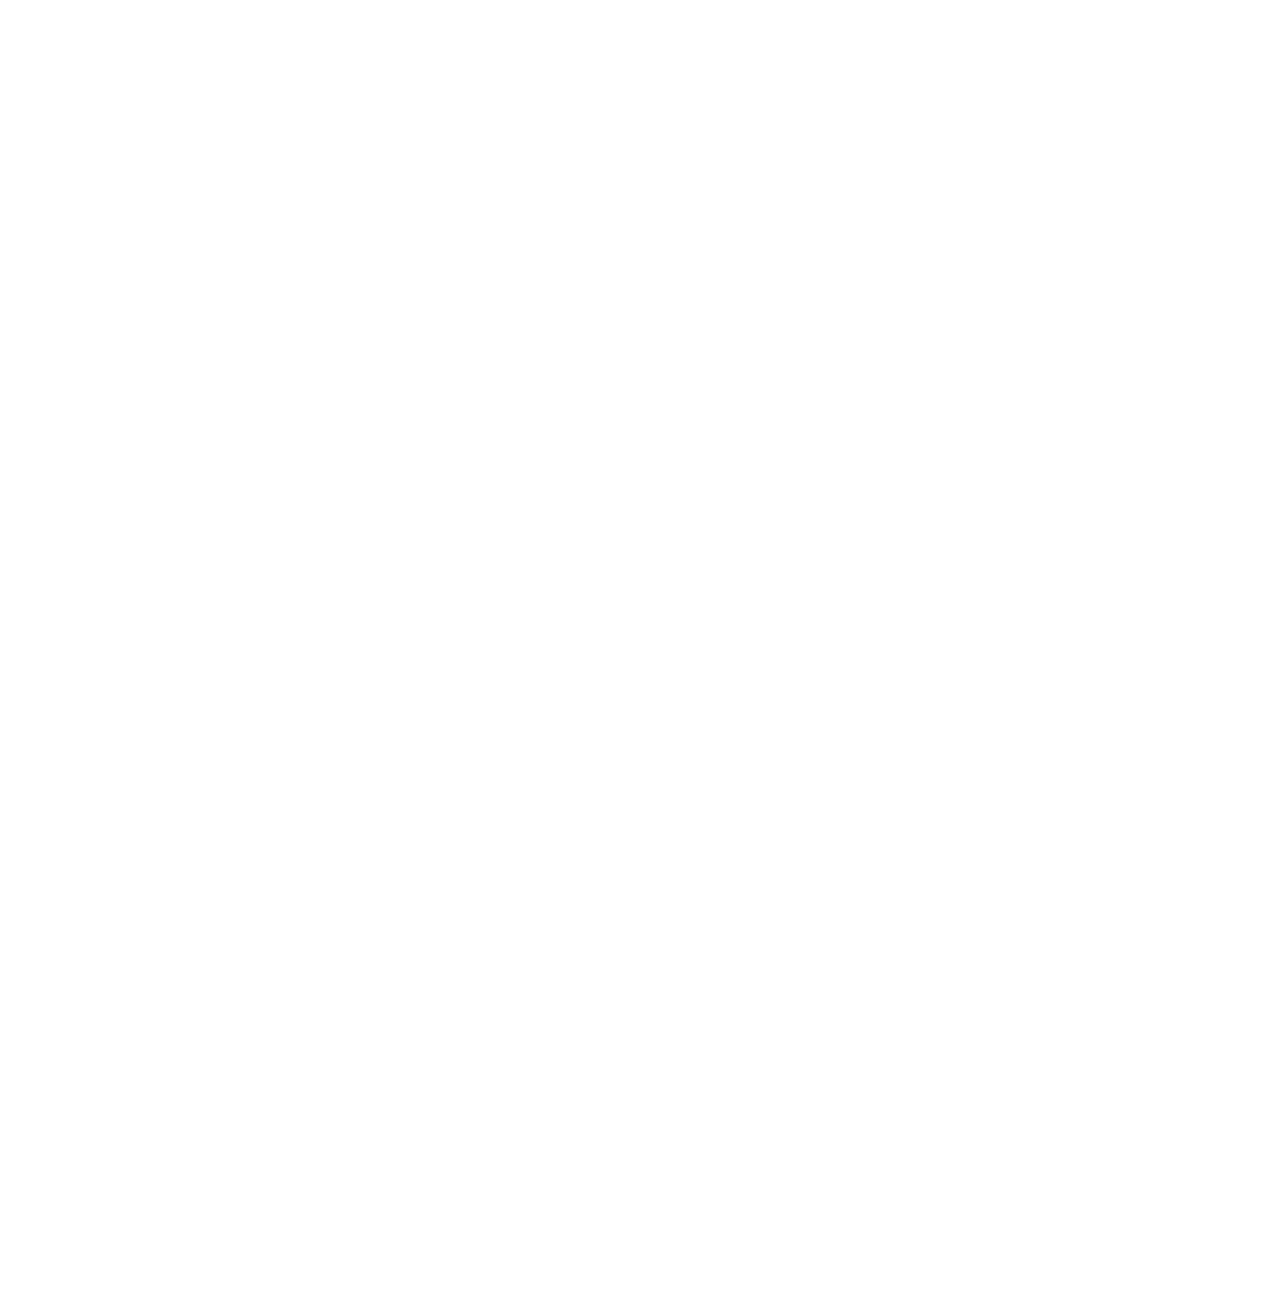
==== commit 31945698: "first gallery" ====
--- a/index.html
+++ b/index.html
@@ -3,90 +3,185 @@
   <head>
     <meta charset="utf-8">
     <title>клуб вата</title>
+    <link rel="icon" href="images/favicon.ico" type="image/x-icon"/>
     <link rel="stylesheet" href="stylesheets/style.css">
+    <link rel="stylesheet" href="stylesheets/onepage-scroll.css">
     <script src="javascripts/jquery.js" type="text/javascript"></script>
     <script src="javascripts/hover.js" type="text/javascript"></script>
+    <script src="javascripts/jquery.onepage-scroll.js" type="text/javascript"></script>
+    <script src="javascripts/slide.js" type="text/javascript"></script>
 
   </head>
   <body>
-    <section class="about">
-      <h1>КЛУБ <br>МЕТЕО <br>ЗАВИСИМЫХ</h1>
-      <img src="images/cloud.png" alt="" class="cloud">
-      <figure></figure>
-      <div class="texts">
-        <p>Центр помощи метеозависимым – это место, куда приходят люди, которые не просто не любят плохую погоду. Они ее ненавидят.  Им становится плохо от одного прогноза на повышенное или пониженное атмосферное давление, от палящего солнца, дождя или сильного ветра.</p>
-        <p>Именно для таких людей был сделан клуб под названием «Вата». Мы называемся вата потому, что облака похожи на вату, а еще ,когда человеку плохо, он чувствует себя таким же бесформенным, как вата.</p>
-        <p><a href="">Центр лечения</a> находится далеко за городом в том месте, где погода никогда не менятеся, а условия просто идеальные.</p>
-      </div>
-    </section>
+    <div class="main">
 
-    <section class="stages">
-      <h1 class="hStage">ЭТАПЫ <br>ЛЕЧЕНИЯ</h1>
-      <img src="images/cloud.png" alt="" class="cloud">
-      <img src="images/cloud.png" alt="" class="cloud">
-      <div class="stagesSqr">
-        <div>
-          <h1>ресепшн</h1>
-          <h1>
-            тесты
-            <ul>
-              <li>солнце</li>
-              <li>облака</li>
-              <li>дождь</li>
-              <li>буря</li>
-            </ul>
-          </h1>
-          <h1>лечение</h1>
+      <section class="about">
+        <h1>КЛУБ <br>МЕТЕО <br>ЗАВИСИМЫХ</h1>
+        <img src="images/cloud.png" alt="" class="cloud">
+        <figure></figure>
+        <div class="texts">
+          <p>Центр помощи метеозависимым – это место, куда приходят люди, которые не просто не любят плохую погоду. Они ее ненавидят.  Им становится плохо от одного прогноза на повышенное или пониженное атмосферное давление, от палящего солнца, дождя или сильного ветра.</p>
+          <p>Именно для таких людей был сделан клуб под названием «Вата». Мы называемся вата потому, что облака похожи на вату, а еще ,когда человеку плохо, он чувствует себя таким же бесформенным, как вата.</p>
+          <p><a href="#center" id="a">Центр лечения</a> находится далеко за городом в том месте, где погода никогда не менятеся, а условия просто идеальные.</p>
         </div>
-      </div>
-    </section>
+      </section>
 
-    <section class="top_plans">
-      <h1>ЦЕНТР <br>ЛЕЧЕНИЯ <br>ПРОСТРАНСВТО</h1>
-      <p>На ресепшне вас встречает гостеприимный персонал. Здесь проходят регистрацию на лечение и получают часы, которые будут измерять ваше состояние здоровья во время прохождения тестов.</p>
-      <figure class="reception_plan"></figure>
-      <div class="nav top">
-        <p>1/6</p>
-        <figure class="smallPlan"></figure>
-        <p>ресепшн</p>
-      </div>
+      <section class="stages">
+        <h1 class="hStage">ЭТАПЫ <br>ЛЕЧЕНИЯ</h1>
+        <img src="images/cloud.png" alt="" class="cloud">
+        <img src="images/cloud.png" alt="" class="cloud">
+        <div class="stagesSqr">
+          <div>
+            <h1>ресепшн</h1>
+            <h1>
+              тесты
+              <ul>
+                <li>солнце</li>
+                <li>облака</li>
+                <li>дождь</li>
+                <li>буря</li>
+              </ul>
+            </h1>
+            <h1>лечение</h1>
+          </div>
+        </div>
+      </section>
 
-      <div class="gallery">
-        <i class="fa fa-chevron-left" aria-hidden="true"></i>
-        <figure class="photosTop"></figure>
-        <i class="fa fa-chevron-right" aria-hidden="true"></i>
-      </div>
+      <section class="plansss">
 
-      <div class="nav bottom">
-        <p>26оС</p>
-        <p>давление 106атм</p>
-        <p>время на тест 30мин</p>
-      </div>
-    </section>
+        <div class="top_plans first" id="center">
+          <h1>ЦЕНТР <br>ЛЕЧЕНИЯ <br>ПРОСТРАНСВТО</h1>
+          <p>На ресепшне вас встречает гостеприимный персонал. Здесь проходят регистрацию на лечение и получают часы, которые будут измерять ваше состояние здоровья во время прохождения тестов.</p>
+          <figure class="reception_plan"></figure>
+          <div class="nav top">
+            <p>1/6</p>
+            <figure class="smallPlan"></figure>
+            <p>ресепшн</p>
+          </div>
 
-    <section class="low_plans">
-      <h1>НИЖНИЙ УРОВЕНЬ</h1>
+          <div class="gallery">
+            <figure class="photosTop"></figure>
+            <i class="fa fa-chevron-right" aria-hidden="true"></i>
+          </div>
 
-      <p>Здесь проходит лечение и одых наших пациентов. Как уже говорилось, сама технология лечения является врачебной тайной. Зато не секрет, что здесь можно клево отдохнуть.</p>
+        </div>
 
-      <figure class="low_plan"></figure>
+        <div class="top_plans second" id="center">
+          <h1>ЦЕНТР <br>ЛЕЧЕНИЯ <br>ПРОСТРАНСВТО</h1>
+          <p>Первый тест на зависимость от воздействия солнца. Здесь нет крыши, царит летний зной. Атмосферное давление повышено до 750 единиц. Время, отводимое на этот тест равно 30 минутам. Для того, чтобы все выглядело более естественно, в пространство помещены различные отгородки и навесы, которые создают тень, под которой можно спрятаться от лучей солнца. </p>
+          <figure class="reception_plan"></figure>
+          <div class="nav top">
+            <p>2/6</p>
+            <figure class="smallPlan"></figure>
+            <p>солнце</p>
+          </div>
 
-      <div class="nav top">
-        <p>6/6</p>
-        <figure class="smallPlanLow"></figure>
-        <p>центр лечения</p>
-      </div>
+          <div class="gallery">
+            <i class="fa fa-chevron-left" aria-hidden="true"></i>
+            <figure class="photosTop"></figure>
+            <i class="fa fa-chevron-right" aria-hidden="true"></i>
+          </div>
 
-      <div class="gallery">
-        <i class="fa fa-chevron-left" aria-hidden="true"></i>
-        <figure class="photosLow"></figure>
-        <i class="fa fa-chevron-right" aria-hidden="true"></i>
-      </div>
-    </section>
+          <div class="nav bottom">
+            <p>26оС</p>
+            <p>давление 106атм</p>
+            <p>время на тест 30мин</p>
+          </div>
+        </div>
 
-    <section class="video">
-      <div class="bg"></div>
-      <iframe src="https://player.vimeo.com/video/210780011?loop=1&color=00BCD4&title=0&portrait=0" width="900" height="506" frameborder="0" webkitallowfullscreen mozallowfullscreen allowfullscreen></iframe>
-    </section>
+        <div class="top_plans third" id="center">
+          <h1>ЦЕНТР <br>ЛЕЧЕНИЯ <br>ПРОСТРАНСВТО</h1>
+          <p>Второй тест – облака. Крыша тут на месте, в отличие от предыдущего теста, но вот никаких навесов или перегородок тут нет. И это логично, вот почему: облака не жарят, как солнце и не мочат, как дождь. Они просто летают где-то вдалеке. Прятаться от них не надо, надо только почувтствовать влияние давления в 600атм  и пробыть в пространстве теста 50 минут.</p>
+          <figure class="reception_plan"></figure>
+          <div class="nav top">
+            <p>3/6</p>
+            <figure class="smallPlan"></figure>
+            <p>облака</p>
+          </div>
+
+          <div class="gallery">
+            <i class="fa fa-chevron-left" aria-hidden="true"></i>
+            <figure class="photosTop"></figure>
+            <i class="fa fa-chevron-right" aria-hidden="true"></i>
+          </div>
+
+          <div class="nav bottom">
+            <p>18оС</p>
+            <p>давление 206атм</p>
+            <p>время на тест 20мин</p>
+          </div>
+        </div>
+
+        <div class="top_plans fourth" id="center">
+          <h1>ЦЕНТР <br>ЛЕЧЕНИЯ <br>ПРОСТРАНСВТО</h1>
+          <p>Третий тест – дождь. Здесь куда менее комфортно, чем в первых двух зданиях. Форма здания покатая. Внутри пол из спресованного песка, чтобы вода уходила в землю. Еще внутри можно укрыться под различными навесами, но это не спасет испытуемого от давления в 275 атм. Мы не хотим, чтобы наши испытуемые вконец промокали на данной площадке, поэтому тест длится 20 минут.</p>
+          <figure class="reception_plan"></figure>
+          <div class="nav top">
+            <p>4/6</p>
+            <figure class="smallPlan"></figure>
+            <p>дождь</p>
+          </div>
+
+          <div class="gallery">
+            <i class="fa fa-chevron-left" aria-hidden="true"></i>
+            <figure class="photosTop"></figure>
+            <i class="fa fa-chevron-right" aria-hidden="true"></i>
+          </div>
+
+          <div class="nav bottom">
+            <p>11оС</p>
+            <p>давление 275атм</p>
+            <p>время на тест 10мин</p>
+          </div>
+        </div>
+
+        <div class="top_plans fifth" id="center">
+          <h1>ЦЕНТР <br>ЛЕЧЕНИЯ <br>ПРОСТРАНСВТО</h1>
+          <p>Четвертый тест – буря. Внешний вид здания напоминает, что здесь даже здоровому человеку станет не по себе. Тут холодно, мокро и дует сильный ветер, летит пыль. Но наша цель – не испытывать посетителя на стойкость, а лишь проверить, как ведет себя его организм при различной погоде. Тест длится 10 минут. </p>
+          <figure class="reception_plan"></figure>
+          <div class="nav top">
+            <p>5/6</p>
+            <figure class="smallPlan"></figure>
+            <p>буря</p>
+          </div>
+
+          <div class="gallery">
+            <i class="fa fa-chevron-left" aria-hidden="true"></i>
+            <figure class="photosTop"></figure>
+          </div>
+
+          <div class="nav bottom">
+            <p>1оС</p>
+            <p>давление 375атм</p>
+            <p>время на тест 5мин</p>
+          </div>
+        </div>
+      </section>
+
+      <section class="low_plans">
+        <h1>НИЖНИЙ УРОВЕНЬ</h1>
+
+        <p>Здесь проходит лечение и отдых наших пациентов. Как уже говорилось, сама технология лечения является врачебной тайной. Зато не секрет, что здесь можно клево отдохнуть.</p>
+
+        <figure class="low_plan"></figure>
+
+        <div class="nav top">
+          <p>6/6</p>
+          <figure class="smallPlanLow"></figure>
+          <p>центр лечения</p>
+        </div>
+
+        <div class="gallery">
+          <i class="fa fa-chevron-left" aria-hidden="true"></i>
+          <figure class="photosLow"></figure>
+          <i class="fa fa-chevron-right" aria-hidden="true"></i>
+        </div>
+      </section>
+
+      <section class="video">
+        <div class="bg"></div>
+        <iframe src="https://player.vimeo.com/video/210780011?loop=1&color=00BCD4&title=0&portrait=0" width="900" height="506" frameborder="0" webkitallowfullscreen mozallowfullscreen allowfullscreen></iframe>
+      </section>
+    </div>
   </body>
 </html>
--- a/stylesheets/onepage-scroll.css
+++ b/stylesheets/onepage-scroll.css
@@ -0,0 +1,95 @@
+body, html {
+  margin: 0;
+  overflow: hidden;
+  -webkit-transition: opacity 400ms;
+  -moz-transition: opacity 400ms;
+  transition: opacity 400ms;
+}
+
+body, .onepage-wrapper, html {
+  display: block;
+  position: static;
+  padding: 0;
+  width: 100%;
+  height: 100%;
+}
+
+.onepage-wrapper {
+  width: 100%;
+  height: 100%;
+  display: block;
+  position: relative;
+  padding: 0;
+  -webkit-transform-style: preserve-3d;
+}
+
+.onepage-wrapper .section {
+  width: 100%;
+  height: 100%;
+}
+
+.onepage-pagination {
+  position: absolute;
+  right: 10px;
+  top: 50%;
+  z-index: 5;
+  list-style: none;
+  margin: 0;
+  padding: 0;
+}
+.onepage-pagination li {
+  padding: 0;
+  text-align: center;
+}
+.onepage-pagination li a{
+  padding: 10px;
+  width: 4px;
+  height: 4px;
+  display: block;
+  
+}
+.onepage-pagination li a:before{
+  content: '';
+  position: absolute;
+  width: 4px;
+  height: 4px;
+  background: rgba(0,0,0,0.85);
+  border-radius: 10px;
+  -webkit-border-radius: 10px;
+  -moz-border-radius: 10px;
+}
+
+.onepage-pagination li a.active:before{
+  width: 10px;
+  height: 10px;
+  background: none;
+  border: 1px solid black;
+  margin-top: -4px;
+  left: 8px;
+}
+
+.disabled-onepage-scroll, .disabled-onepage-scroll .wrapper {
+  overflow: auto;
+}
+
+.disabled-onepage-scroll .onepage-wrapper .section {
+  position: relative !important;
+  top: auto !important;
+  left: auto !important;
+}
+.disabled-onepage-scroll .onepage-wrapper {
+  -webkit-transform: none !important;
+  -moz-transform: none !important;
+  transform: none !important;
+  -ms-transform: none !important;
+  min-height: 100%;
+}
+
+
+.disabled-onepage-scroll .onepage-pagination {
+  display: none;
+}
+
+body.disabled-onepage-scroll, .disabled-onepage-scroll .onepage-wrapper, html {
+  position: inherit;
+}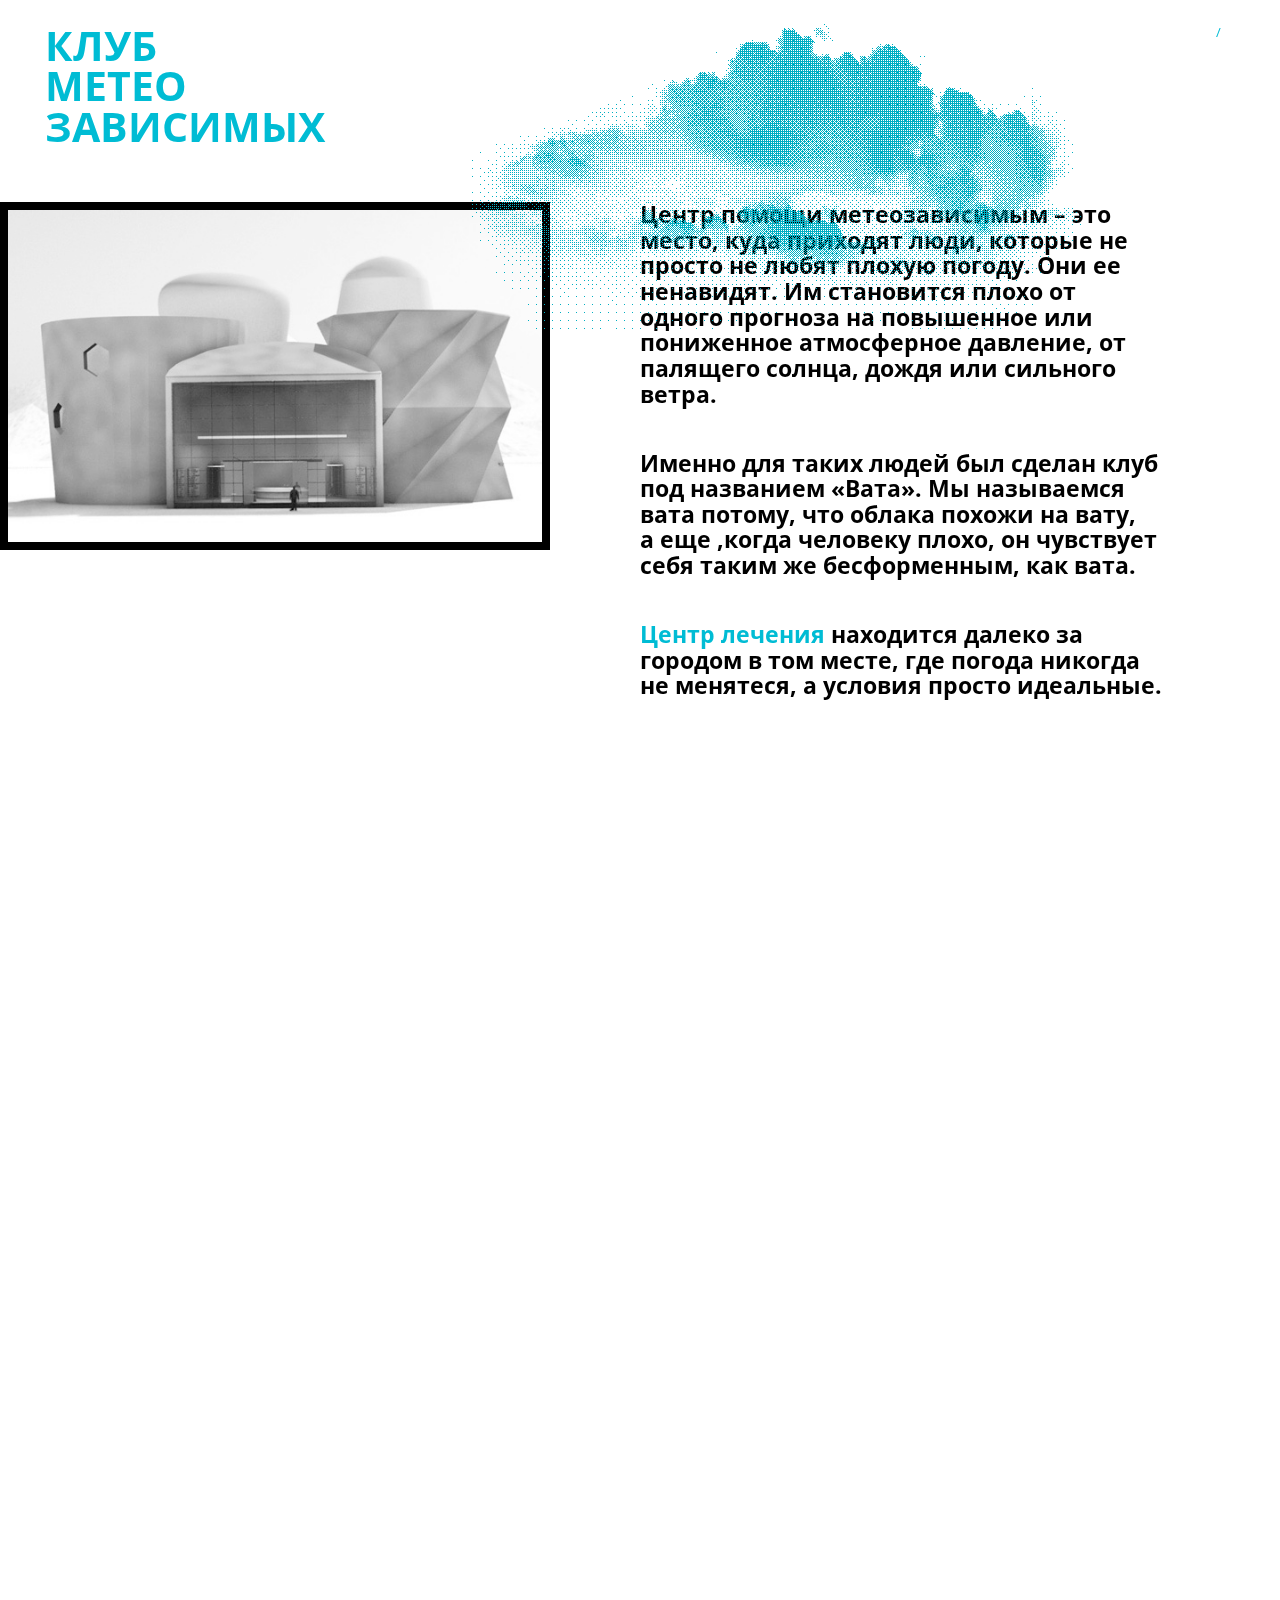
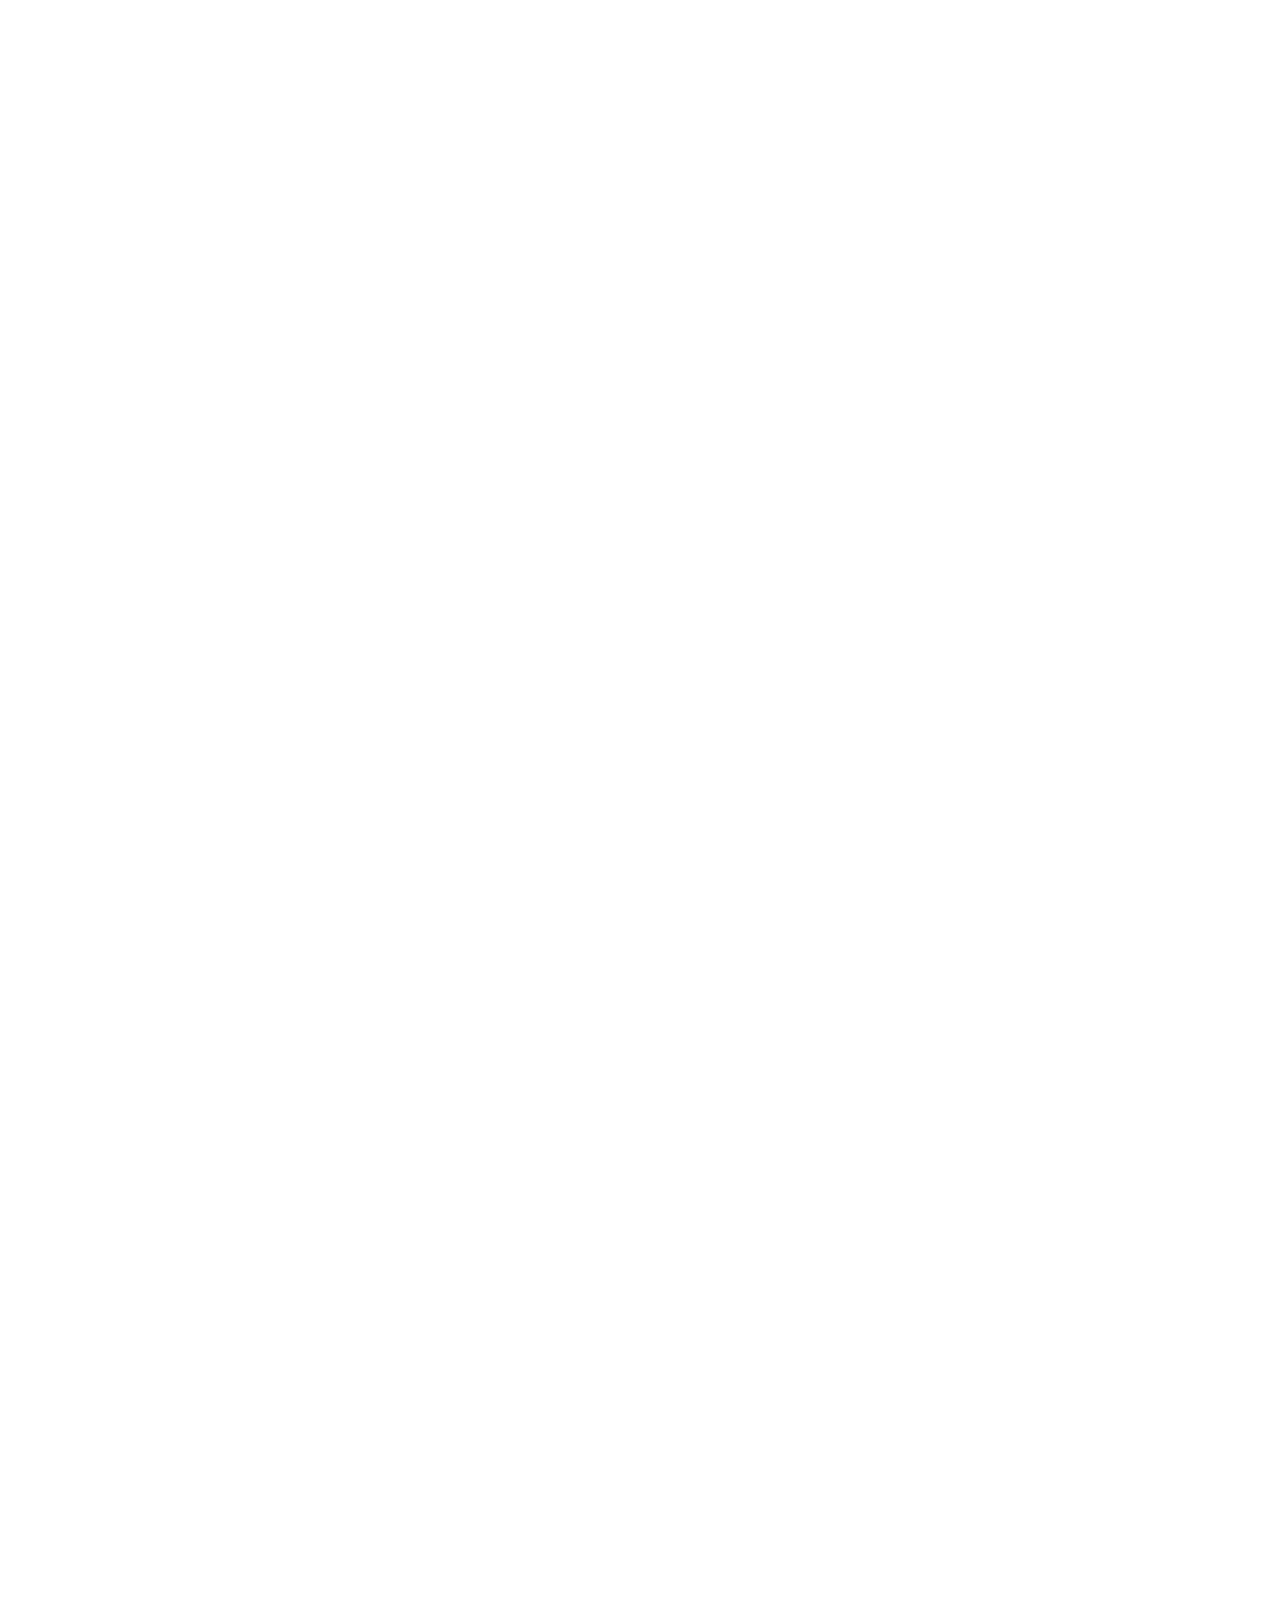
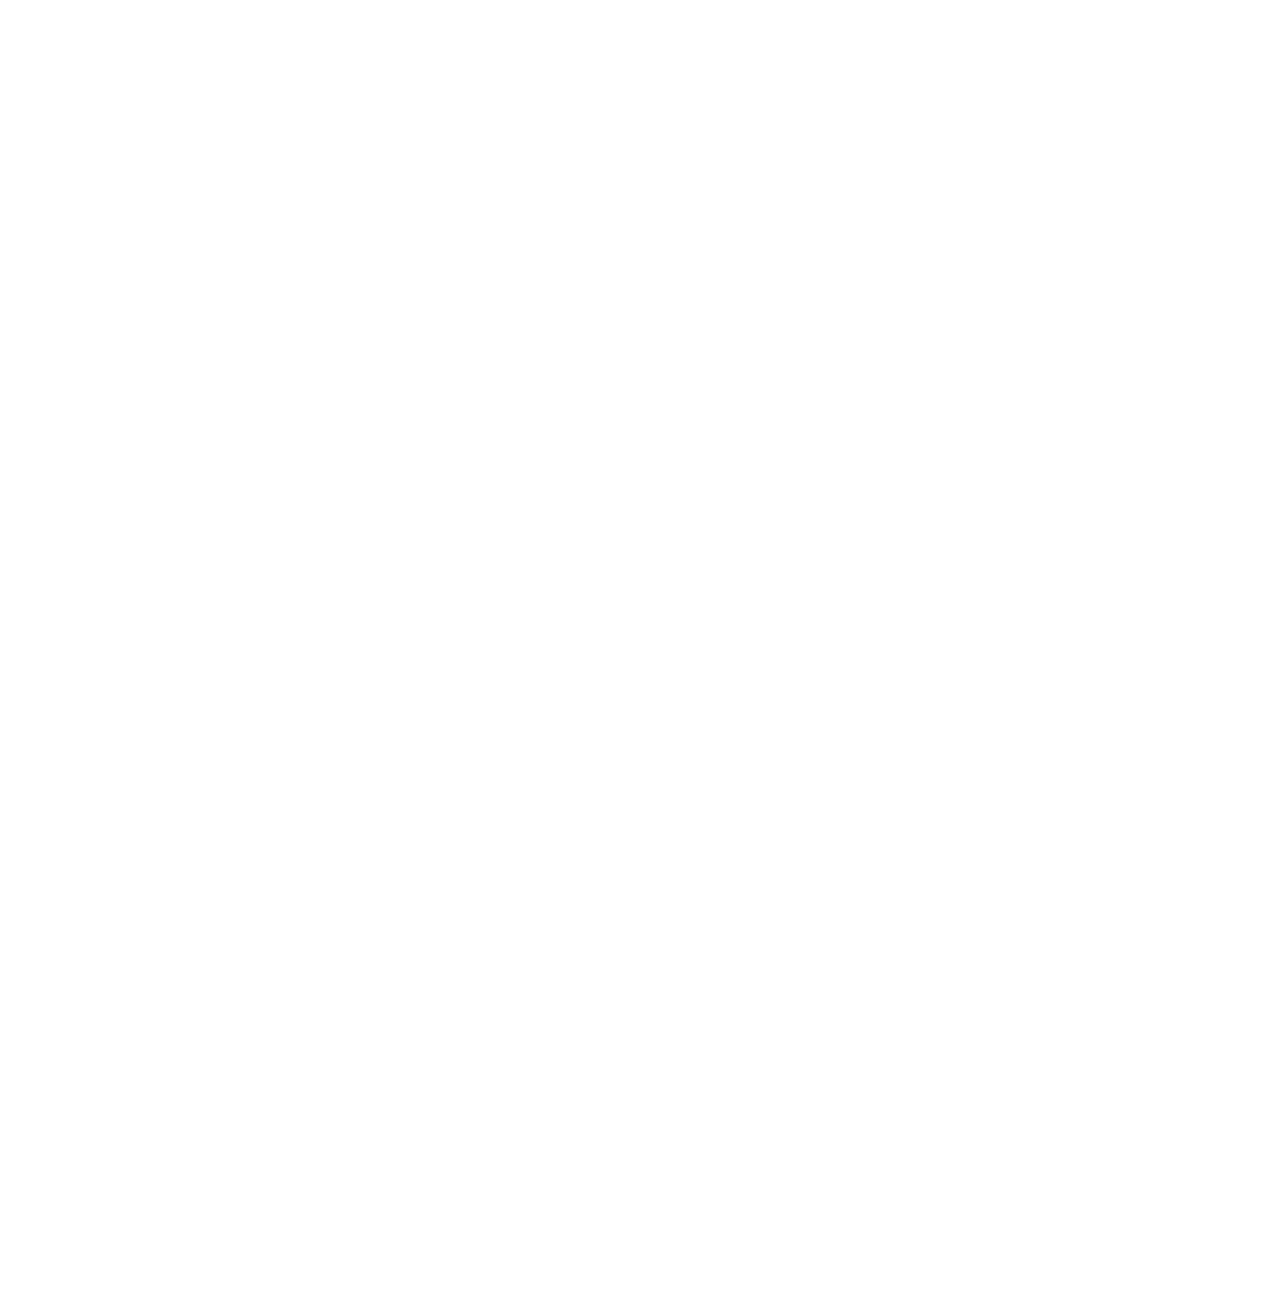
==== commit 611fdbe2: "aaalmost" ====
--- a/index.html
+++ b/index.html
@@ -10,18 +10,20 @@
     <script src="javascripts/hover.js" type="text/javascript"></script>
     <script src="javascripts/jquery.onepage-scroll.js" type="text/javascript"></script>
     <script src="javascripts/slide.js" type="text/javascript"></script>
-
+    <script src="javascripts/jquery-scrollto.js" type="text/javascript"></script>
   </head>
+
   <body>
     <div class="main">
 
       <section class="about">
+        <a href="standart.html">/</a>
         <h1>КЛУБ <br>МЕТЕО <br>ЗАВИСИМЫХ</h1>
         <img src="images/cloud.png" alt="" class="cloud">
         <figure></figure>
         <div class="texts">
           <p>Центр помощи метеозависимым – это место, куда приходят люди, которые не просто не любят плохую погоду. Они ее ненавидят.  Им становится плохо от одного прогноза на повышенное или пониженное атмосферное давление, от палящего солнца, дождя или сильного ветра.</p>
-          <p>Именно для таких людей был сделан клуб под названием «Вата». Мы называемся вата потому, что облака похожи на вату, а еще ,когда человеку плохо, он чувствует себя таким же бесформенным, как вата.</p>
+          <p>Именно для таких людей был сделан клуб под названием «Вата». Мы называемся вата потому, что облака похожи на вату, <br>а еще ,когда человеку плохо, он чувствует себя таким же бесформенным, как вата.</p>
           <p><a href="#center" id="a">Центр лечения</a> находится далеко за городом в том месте, где погода никогда не менятеся, а условия просто идеальные.</p>
         </div>
       </section>
@@ -32,22 +34,22 @@
         <img src="images/cloud.png" alt="" class="cloud">
         <div class="stagesSqr">
           <div>
-            <h1>ресепшн</h1>
-            <h1>
+            <h1 id="reception">ресепшн</h1>
+            <h1 id="tests">
               тесты
               <ul>
-                <li>солнце</li>
-                <li>облака</li>
-                <li>дождь</li>
-                <li>буря</li>
+                <li id="sun">солнце</li>
+                <li id="cloud">облака</li>
+                <li id="rain">дождь</li>
+                <li id="storm">буря</li>
               </ul>
             </h1>
-            <h1>лечение</h1>
-          </div>
-        </div>
-      </section>
-
-      <section class="plansss">
+            <h1 id="low">лечение</h1>
+          </div>
+        </div>
+      </section>
+
+      <section class="plansss"  id="plan1">
 
         <div class="top_plans first" id="center">
           <h1>ЦЕНТР <br>ЛЕЧЕНИЯ <br>ПРОСТРАНСВТО</h1>
@@ -55,11 +57,35 @@
           <figure class="reception_plan"></figure>
           <div class="nav top">
             <p>1/6</p>
-            <figure class="smallPlan"></figure>
+            <figure class="smallPlan">
+              <svg id="grey" xmlns="http://www.w3.org/2000/svg" viewBox="0 0 847.97 747.98">
+                <defs>
+                  <style>
+                    .cls-1 {
+                      fill: #1d1d1b;
+                    }
+
+                    #color {
+                      fill: #00BCD4;
+                    }
+                  </style>
+                </defs>
+                <title>top_small</title>
+                <circle class="cls-1" cx="677.06" cy="222.67" r="170.91"/>
+                <circle class="cls-1" cx="592.49" cy="554.17" r="170.91"/>
+                <circle class="cls-1" cx="252.61" cy="577.07" r="170.91"/>
+                <circle class="cls-1" cx="170.91" cy="246.52" r="170.91"/>
+                <g>
+                  <path class="cls-1" id="color" d="M3294.7,1182.45v5c0,95.86,78,173.85,173.84,173.85s173.85-78,173.85-173.85v-5H3294.7Zm173.84,168.85c-88.67,0-161.12-70.8-163.77-158.85h327.54C3629.66,1280.5,3557.22,1351.3,3468.54,1351.3Z" transform="translate(-3057.15 -1182.45)"/>
+                  <path class="cls-1" id="color" d="M3632.31,1192.45c-2.65,88-75.09,158.85-163.77,158.85s-161.12-70.8-163.77-158.85h327.54Z" transform="translate(-3057.15 -1182.45)"/>
+                </g>
+              </svg>
+            </figure>
             <p>ресепшн</p>
           </div>
 
           <div class="gallery">
+            <i class="fa fa-chevron-left" aria-hidden="true" style="opacity:0"></i>
             <figure class="photosTop"></figure>
             <i class="fa fa-chevron-right" aria-hidden="true"></i>
           </div>
@@ -72,7 +98,30 @@
           <figure class="reception_plan"></figure>
           <div class="nav top">
             <p>2/6</p>
-            <figure class="smallPlan"></figure>
+            <figure class="smallPlan">
+              <svg id="grey" xmlns="http://www.w3.org/2000/svg" viewBox="0 0 847.97 747.98">
+                <defs>
+                  <style>
+                    .cls-1 {
+                      fill: #1d1d1b;
+                    }
+
+                    #color {
+                      fill: #00BCD4;
+                    }
+                  </style>
+                </defs>
+                <title>top_small</title>
+                <circle class="cls-1" id="color" cx="677.06" cy="222.67" r="170.91"/>
+                <circle class="cls-1" cx="592.49" cy="554.17" r="170.91"/>
+                <circle class="cls-1" cx="252.61" cy="577.07" r="170.91"/>
+                <circle class="cls-1" cx="170.91" cy="246.52" r="170.91"/>
+                <g>
+                  <path class="cls-1"  d="M3294.7,1182.45v5c0,95.86,78,173.85,173.84,173.85s173.85-78,173.85-173.85v-5H3294.7Zm173.84,168.85c-88.67,0-161.12-70.8-163.77-158.85h327.54C3629.66,1280.5,3557.22,1351.3,3468.54,1351.3Z" transform="translate(-3057.15 -1182.45)"/>
+                  <path class="cls-1"  d="M3632.31,1192.45c-2.65,88-75.09,158.85-163.77,158.85s-161.12-70.8-163.77-158.85h327.54Z" transform="translate(-3057.15 -1182.45)"/>
+                </g>
+              </svg>
+            </figure>
             <p>солнце</p>
           </div>
 
@@ -95,7 +144,30 @@
           <figure class="reception_plan"></figure>
           <div class="nav top">
             <p>3/6</p>
-            <figure class="smallPlan"></figure>
+            <figure class="smallPlan">
+              <svg id="grey" xmlns="http://www.w3.org/2000/svg" viewBox="0 0 847.97 747.98">
+                <defs>
+                  <style>
+                    .cls-1 {
+                      fill: #1d1d1b;
+                    }
+
+                    #color {
+                      fill: #00BCD4;
+                    }
+                  </style>
+                </defs>
+                <title>top_small</title>
+                <circle class="cls-1" cx="677.06" cy="222.67" r="170.91"/>
+                <circle class="cls-1" id="color" cx="592.49" cy="554.17" r="170.91"/>
+                <circle class="cls-1" cx="252.61" cy="577.07" r="170.91"/>
+                <circle class="cls-1" cx="170.91" cy="246.52" r="170.91"/>
+                <g>
+                  <path class="cls-1"  d="M3294.7,1182.45v5c0,95.86,78,173.85,173.84,173.85s173.85-78,173.85-173.85v-5H3294.7Zm173.84,168.85c-88.67,0-161.12-70.8-163.77-158.85h327.54C3629.66,1280.5,3557.22,1351.3,3468.54,1351.3Z" transform="translate(-3057.15 -1182.45)"/>
+                  <path class="cls-1"  d="M3632.31,1192.45c-2.65,88-75.09,158.85-163.77,158.85s-161.12-70.8-163.77-158.85h327.54Z" transform="translate(-3057.15 -1182.45)"/>
+                </g>
+              </svg>
+            </figure>
             <p>облака</p>
           </div>
 
@@ -118,7 +190,30 @@
           <figure class="reception_plan"></figure>
           <div class="nav top">
             <p>4/6</p>
-            <figure class="smallPlan"></figure>
+            <figure class="smallPlan">
+              <svg id="grey" xmlns="http://www.w3.org/2000/svg" viewBox="0 0 847.97 747.98">
+                <defs>
+                  <style>
+                    .cls-1 {
+                      fill: #1d1d1b;
+                    }
+
+                    #color {
+                      fill: #00BCD4;
+                    }
+                  </style>
+                </defs>
+                <title>top_small</title>
+                <circle class="cls-1" cx="677.06" cy="222.67" r="170.91"/>
+                <circle class="cls-1" cx="592.49" cy="554.17" r="170.91"/>
+                <circle class="cls-1" id="color" cx="252.61" cy="577.07" r="170.91"/>
+                <circle class="cls-1" cx="170.91" cy="246.52" r="170.91"/>
+                <g>
+                  <path class="cls-1"  d="M3294.7,1182.45v5c0,95.86,78,173.85,173.84,173.85s173.85-78,173.85-173.85v-5H3294.7Zm173.84,168.85c-88.67,0-161.12-70.8-163.77-158.85h327.54C3629.66,1280.5,3557.22,1351.3,3468.54,1351.3Z" transform="translate(-3057.15 -1182.45)"/>
+                  <path class="cls-1"  d="M3632.31,1192.45c-2.65,88-75.09,158.85-163.77,158.85s-161.12-70.8-163.77-158.85h327.54Z" transform="translate(-3057.15 -1182.45)"/>
+                </g>
+              </svg>
+            </figure>
             <p>дождь</p>
           </div>
 
@@ -141,13 +236,37 @@
           <figure class="reception_plan"></figure>
           <div class="nav top">
             <p>5/6</p>
-            <figure class="smallPlan"></figure>
+            <figure class="smallPlan">
+              <svg id="grey" xmlns="http://www.w3.org/2000/svg" viewBox="0 0 847.97 747.98">
+                <defs>
+                  <style>
+                    .cls-1 {
+                      fill: #1d1d1b;
+                    }
+
+                    #color {
+                      fill: #00BCD4;
+                    }
+                  </style>
+                </defs>
+                <title>top_small</title>
+                <circle class="cls-1" cx="677.06" cy="222.67" r="170.91"/>
+                <circle class="cls-1" cx="592.49" cy="554.17" r="170.91"/>
+                <circle class="cls-1" cx="252.61" cy="577.07" r="170.91"/>
+                <circle class="cls-1" id="color" cx="170.91" cy="246.52" r="170.91"/>
+                <g>
+                  <path class="cls-1"  d="M3294.7,1182.45v5c0,95.86,78,173.85,173.84,173.85s173.85-78,173.85-173.85v-5H3294.7Zm173.84,168.85c-88.67,0-161.12-70.8-163.77-158.85h327.54C3629.66,1280.5,3557.22,1351.3,3468.54,1351.3Z" transform="translate(-3057.15 -1182.45)"/>
+                  <path class="cls-1"  d="M3632.31,1192.45c-2.65,88-75.09,158.85-163.77,158.85s-161.12-70.8-163.77-158.85h327.54Z" transform="translate(-3057.15 -1182.45)"/>
+                </g>
+              </svg>
+            </figure>
             <p>буря</p>
           </div>
 
           <div class="gallery">
             <i class="fa fa-chevron-left" aria-hidden="true"></i>
             <figure class="photosTop"></figure>
+            <i class="fa fa-chevron-right" aria-hidden="true" style="opacity:0"></i>
           </div>
 
           <div class="nav bottom">
@@ -158,23 +277,104 @@
         </div>
       </section>
 
-      <section class="low_plans">
-        <h1>НИЖНИЙ УРОВЕНЬ</h1>
-
-        <p>Здесь проходит лечение и отдых наших пациентов. Как уже говорилось, сама технология лечения является врачебной тайной. Зато не секрет, что здесь можно клево отдохнуть.</p>
-
-        <figure class="low_plan"></figure>
-
-        <div class="nav top">
-          <p>6/6</p>
-          <figure class="smallPlanLow"></figure>
-          <p>центр лечения</p>
-        </div>
-
-        <div class="gallery">
-          <i class="fa fa-chevron-left" aria-hidden="true"></i>
-          <figure class="photosLow"></figure>
-          <i class="fa fa-chevron-right" aria-hidden="true"></i>
+      <section class="lowplansss">
+        <div class="low_plans">
+          <h1>НИЖНИЙ УРОВЕНЬ</h1>
+
+          <p>Здесь проходит лечение и отдых наших пациентов. Как уже говорилось, сама технология лечения является врачебной тайной. Зато не секрет, что здесь можно клево отдохнуть.</p>
+
+          <figure class="low_plan"></figure>
+
+          <div class="nav top">
+            <p>6/6</p>
+            <figure class="smallPlanLow">
+              <svg class="first" id="grey" xmlns="http://www.w3.org/2000/svg" viewBox="0 0 832.9 732.69">
+                <defs>
+                  <style>
+                    .cls-1 {
+                      fill: #1d1d1b;
+                    }
+
+                    .color {
+                      fill: #00BCD4;
+                    }
+                  </style>
+                </defs>
+                <title>low_small</title>
+                <g>
+                  <polygon class="cls-1 color" points="714.63 520.69 644.63 699.46 195.04 732.69 193.8 729.68 132.48 581.29 141.81 580.32 321.01 561.66 535.44 539.34 704.55 521.74 714.63 520.69"/>
+                  <polygon class="cls-1" points="832.9 218.61 714.63 520.69 704.55 521.74 535.44 539.34 619.92 331.09 694.79 146.54 832.9 218.61"/>
+                  <polygon class="cls-1" points="619.92 331.09 535.44 539.34 321.01 561.66 223.36 330.22 412.98 197.83 619.92 331.09"/>
+                  <polygon class="cls-1" points="694.79 146.54 619.92 331.09 412.98 197.83 259.69 97.15 413.96 0 694.79 146.54"/>
+                  <polygon class="cls-1" points="223.36 330.22 321.01 561.66 141.81 580.32 132.48 581.29 0 260.68 259.69 97.15 412.98 197.83 223.36 330.22"/>
+                </g>
+              </svg>
+
+              <svg class="second" id="grey" xmlns="http://www.w3.org/2000/svg" viewBox="0 0 832.9 732.69">
+                <defs>
+                  <style>
+                    .cls-1 {
+                      fill: #1d1d1b;
+                    }
+
+                    .color {
+                      fill: #00BCD4;
+                    }
+                  </style>
+                </defs>
+                <title>low_small</title>
+                <g>
+                  <polygon class="cls-1" points="714.63 520.69 644.63 699.46 195.04 732.69 193.8 729.68 132.48 581.29 141.81 580.32 321.01 561.66 535.44 539.34 704.55 521.74 714.63 520.69"/>
+                  <polygon class="cls-1 color" points="832.9 218.61 714.63 520.69 704.55 521.74 535.44 539.34 619.92 331.09 694.79 146.54 832.9 218.61"/>
+                  <polygon class="cls-1" points="619.92 331.09 535.44 539.34 321.01 561.66 223.36 330.22 412.98 197.83 619.92 331.09"/>
+                  <polygon class="cls-1" points="694.79 146.54 619.92 331.09 412.98 197.83 259.69 97.15 413.96 0 694.79 146.54"/>
+                  <polygon class="cls-1" points="223.36 330.22 321.01 561.66 141.81 580.32 132.48 581.29 0 260.68 259.69 97.15 412.98 197.83 223.36 330.22"/>
+                </g>
+              </svg>
+
+              <svg class="third" id="grey" xmlns="http://www.w3.org/2000/svg" viewBox="0 0 832.9 732.69">
+                <defs>
+                  <style>
+                    .cls-1 {
+                      fill: #1d1d1b;
+                    }
+
+                    .color {
+                      fill: #00BCD4;
+                    }
+                  </style>
+                </defs>
+                <title>low_small</title>
+                <g>
+                  <polygon class="cls-1" points="714.63 520.69 644.63 699.46 195.04 732.69 193.8 729.68 132.48 581.29 141.81 580.32 321.01 561.66 535.44 539.34 704.55 521.74 714.63 520.69"/>
+                  <polygon class="cls-1" points="832.9 218.61 714.63 520.69 704.55 521.74 535.44 539.34 619.92 331.09 694.79 146.54 832.9 218.61"/>
+                  <polygon class="cls-1 color" points="619.92 331.09 535.44 539.34 321.01 561.66 223.36 330.22 412.98 197.83 619.92 331.09"/>
+                  <polygon class="cls-1" points="694.79 146.54 619.92 331.09 412.98 197.83 259.69 97.15 413.96 0 694.79 146.54"/>
+                  <polygon class="cls-1" points="223.36 330.22 321.01 561.66 141.81 580.32 132.48 581.29 0 260.68 259.69 97.15 412.98 197.83 223.36 330.22"/>
+                </g>
+              </svg>
+
+            </figure>
+            <p>центр лечения</p>
+          </div>
+
+          <div class="gallery first">
+              <i class="fa fa-chevron-left" aria-hidden="true" style="opacity:0"></i>
+            <figure class="photosLow"></figure>
+            <i class="fa fa-chevron-right" aria-hidden="true"></i>
+          </div>
+
+          <div class="gallery second">
+            <i class="fa fa-chevron-left" aria-hidden="true"></i>
+            <figure class="photosLow"></figure>
+            <i class="fa fa-chevron-right" aria-hidden="true"></i>
+          </div>
+
+          <div class="gallery third">
+            <i class="fa fa-chevron-left" aria-hidden="true"></i>
+            <figure class="photosLow"></figure>
+            <i class="fa fa-chevron-right" aria-hidden="true" style="opacity:0"></i>
+          </div>
         </div>
       </section>
 
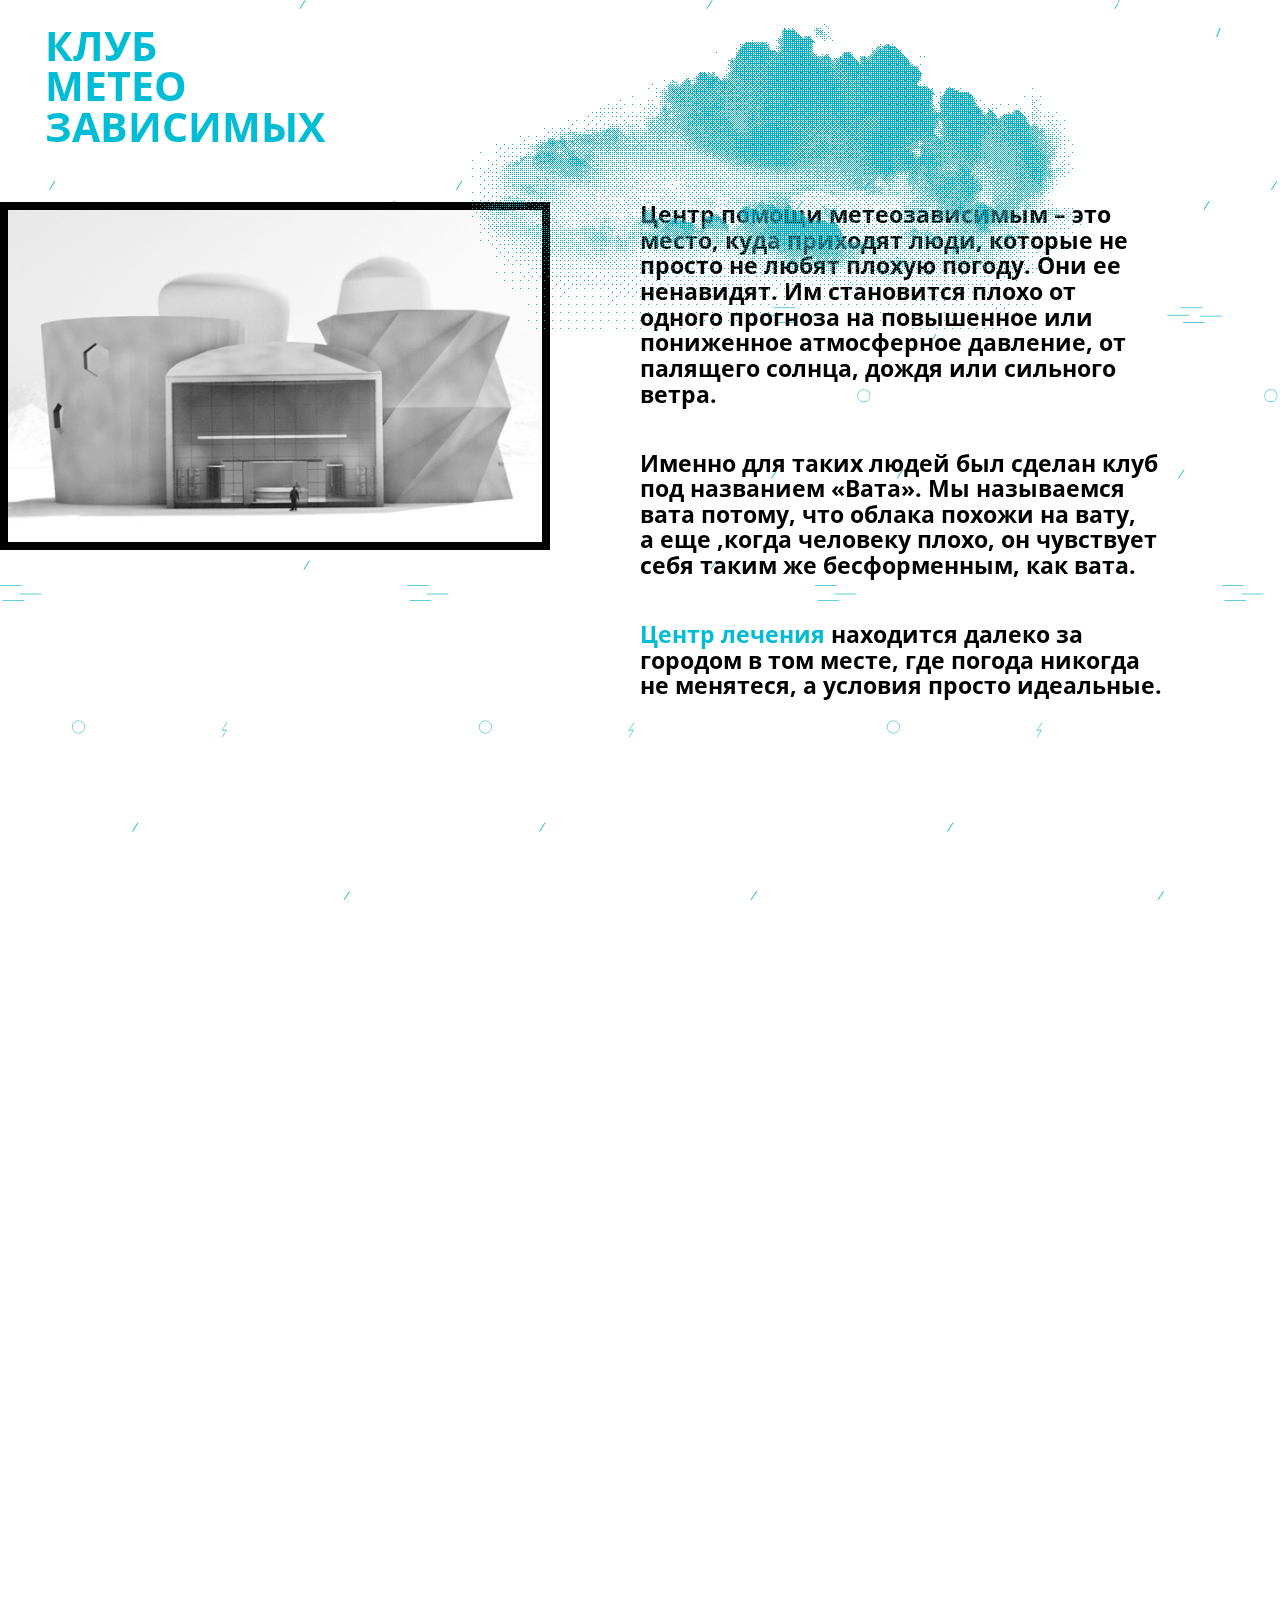
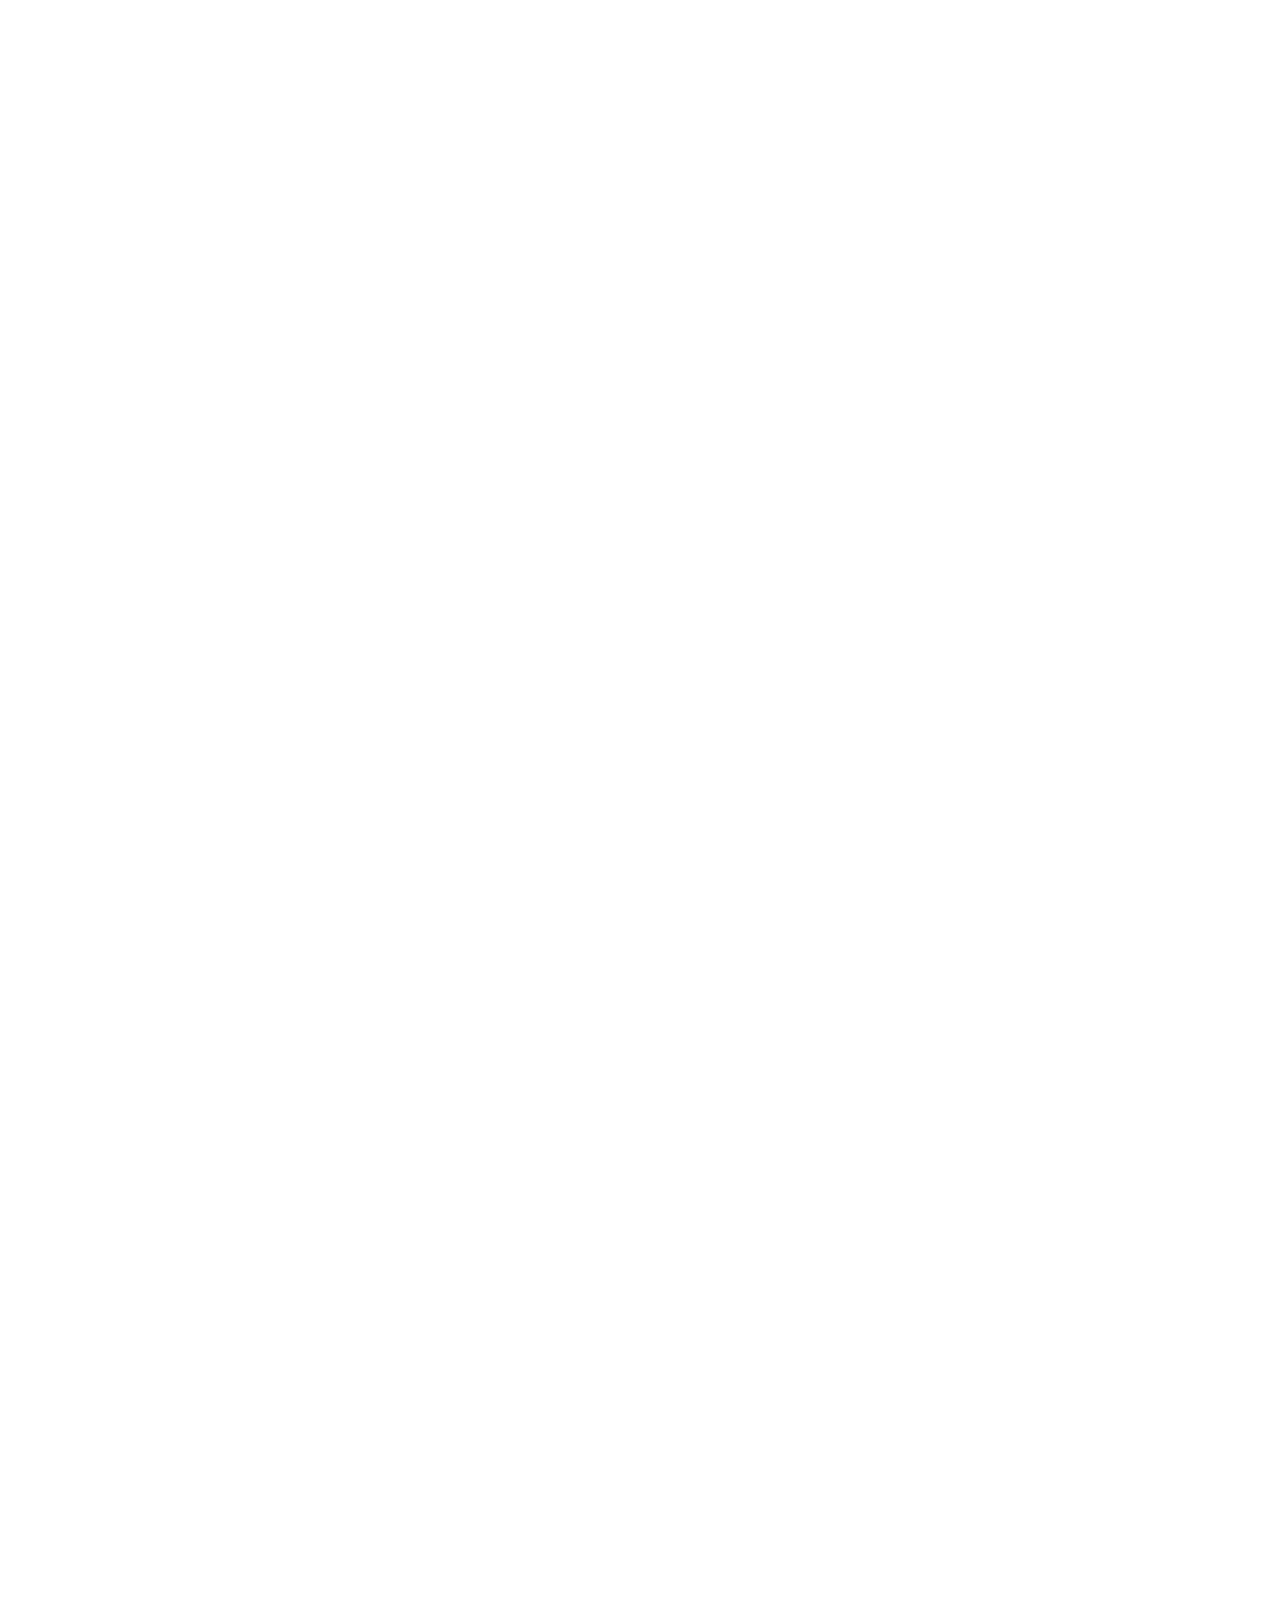
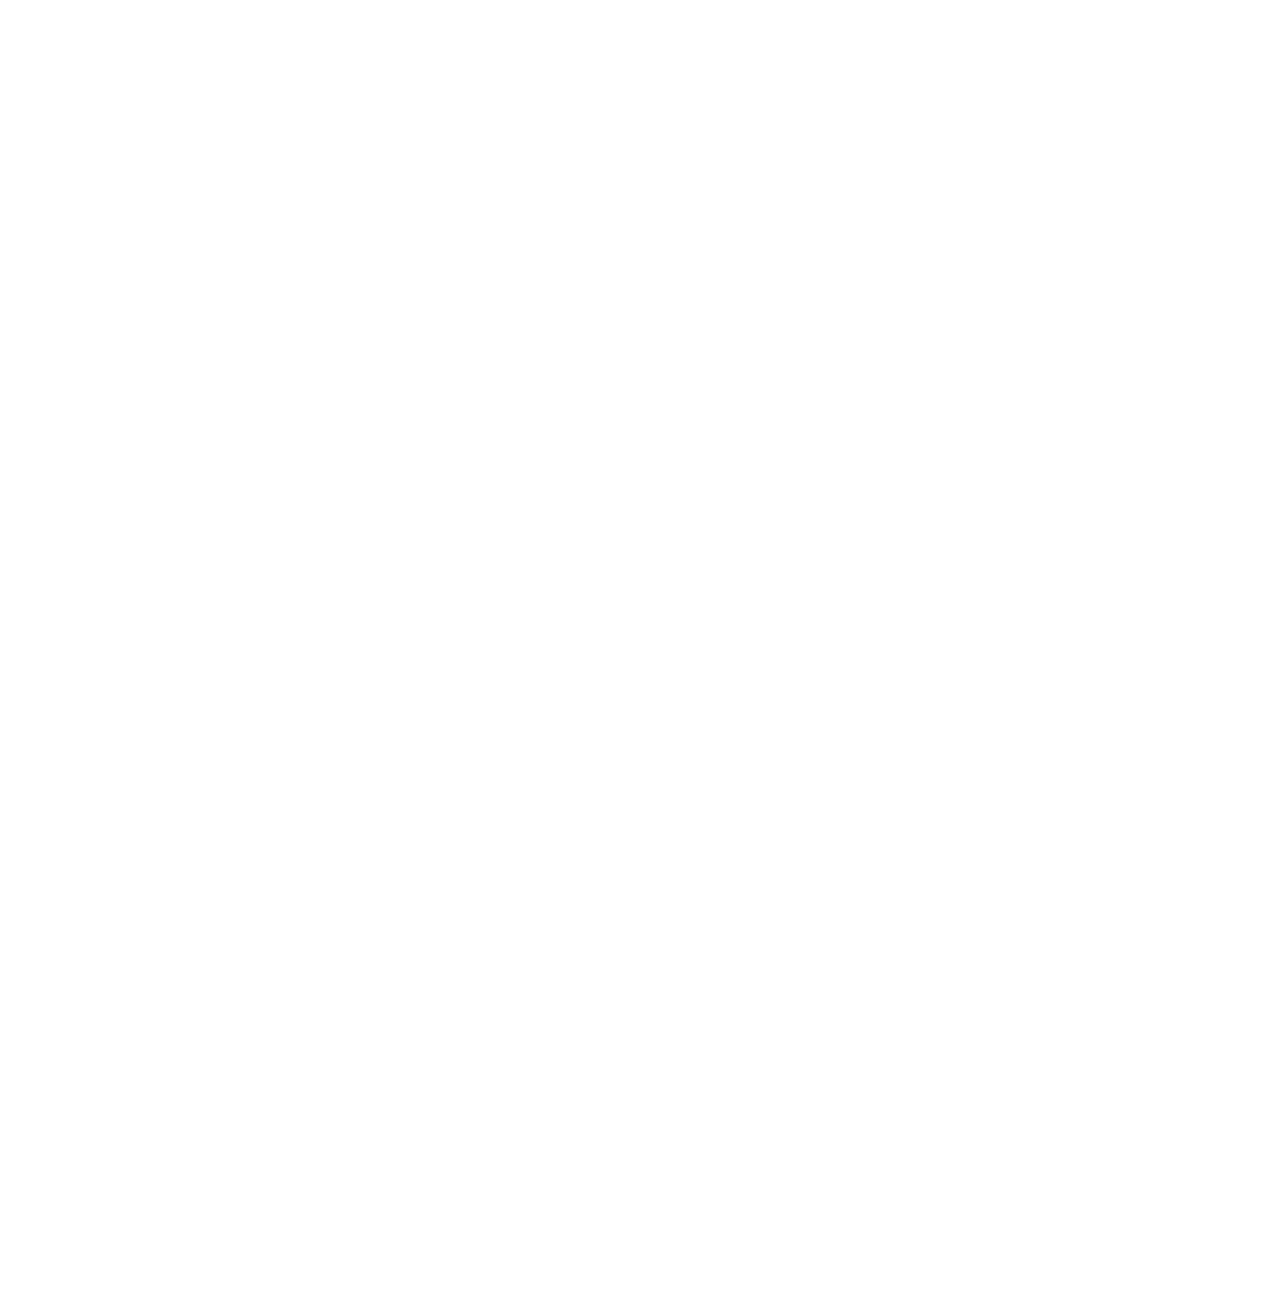
==== commit dc75b773: "ddone" ====
--- a/index.html
+++ b/index.html
@@ -10,7 +10,6 @@
     <script src="javascripts/hover.js" type="text/javascript"></script>
     <script src="javascripts/jquery.onepage-scroll.js" type="text/javascript"></script>
     <script src="javascripts/slide.js" type="text/javascript"></script>
-    <script src="javascripts/jquery-scrollto.js" type="text/javascript"></script>
   </head>
 
   <body>
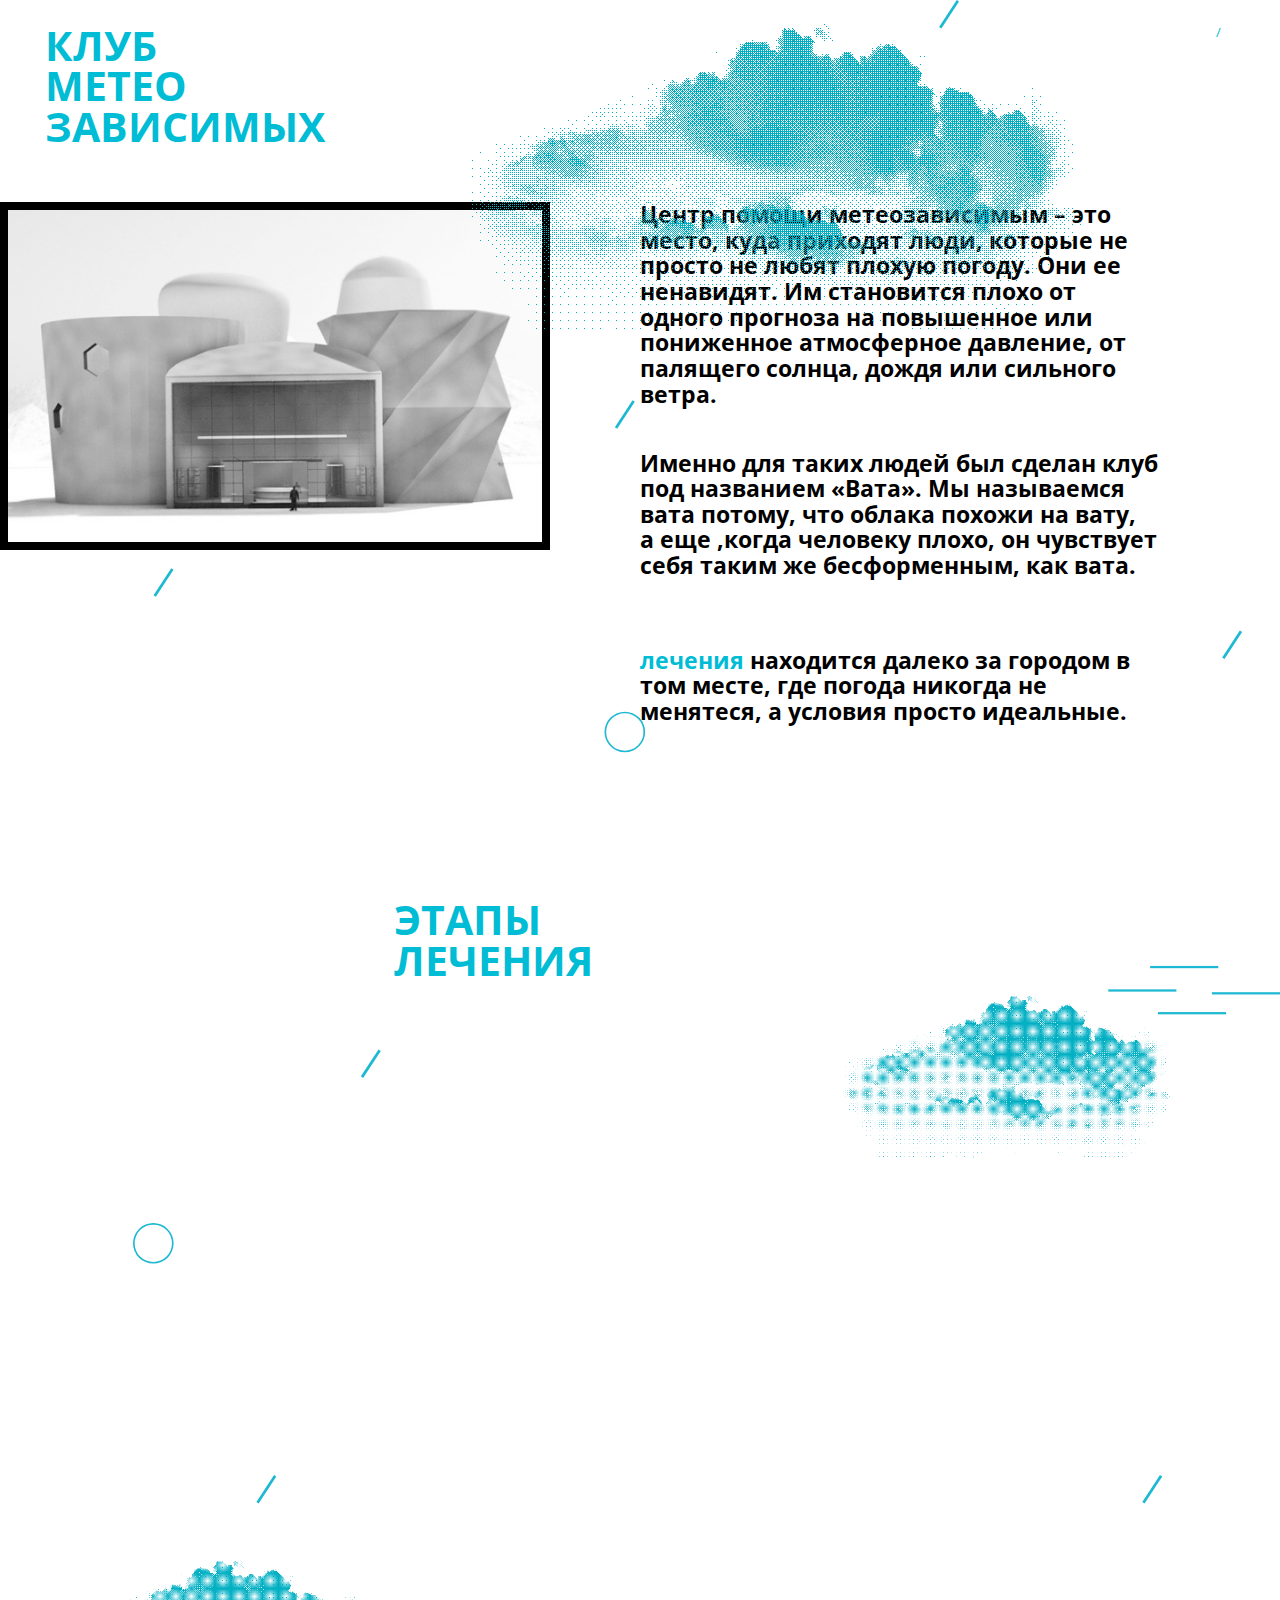
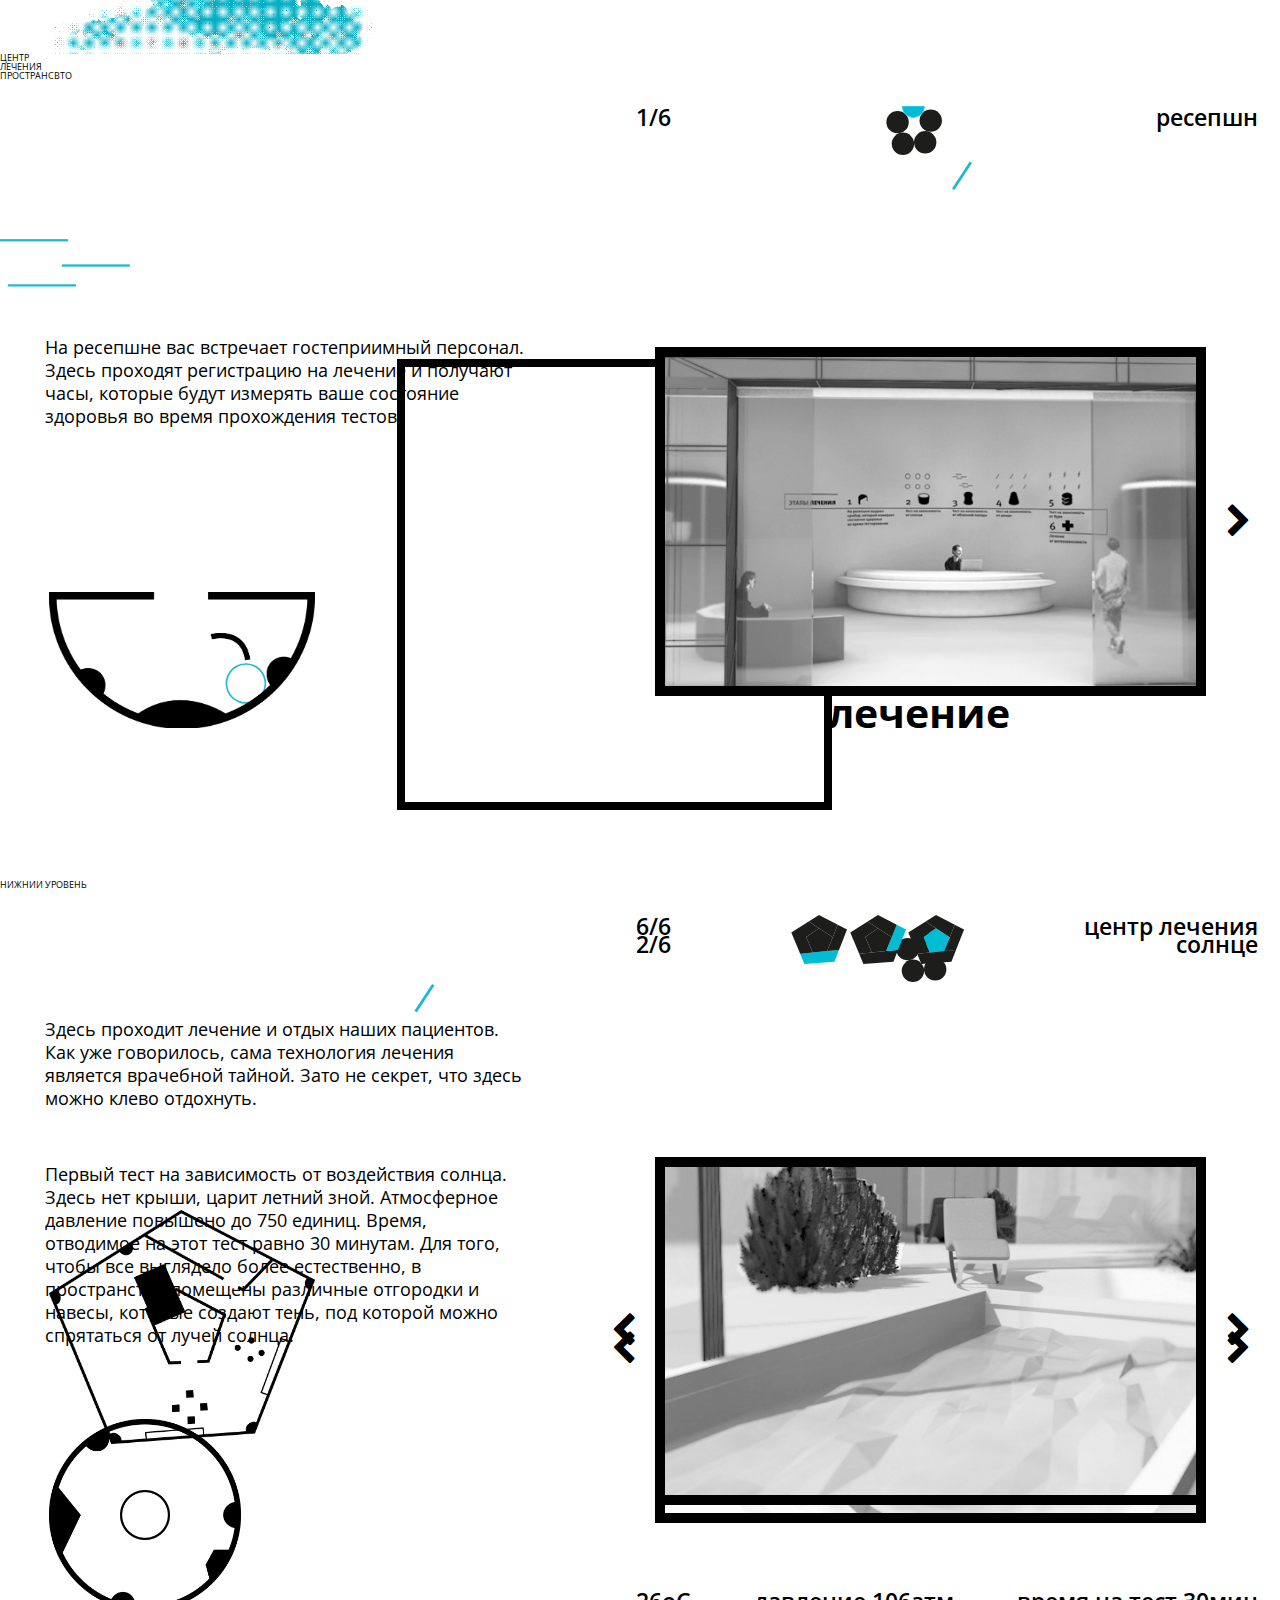
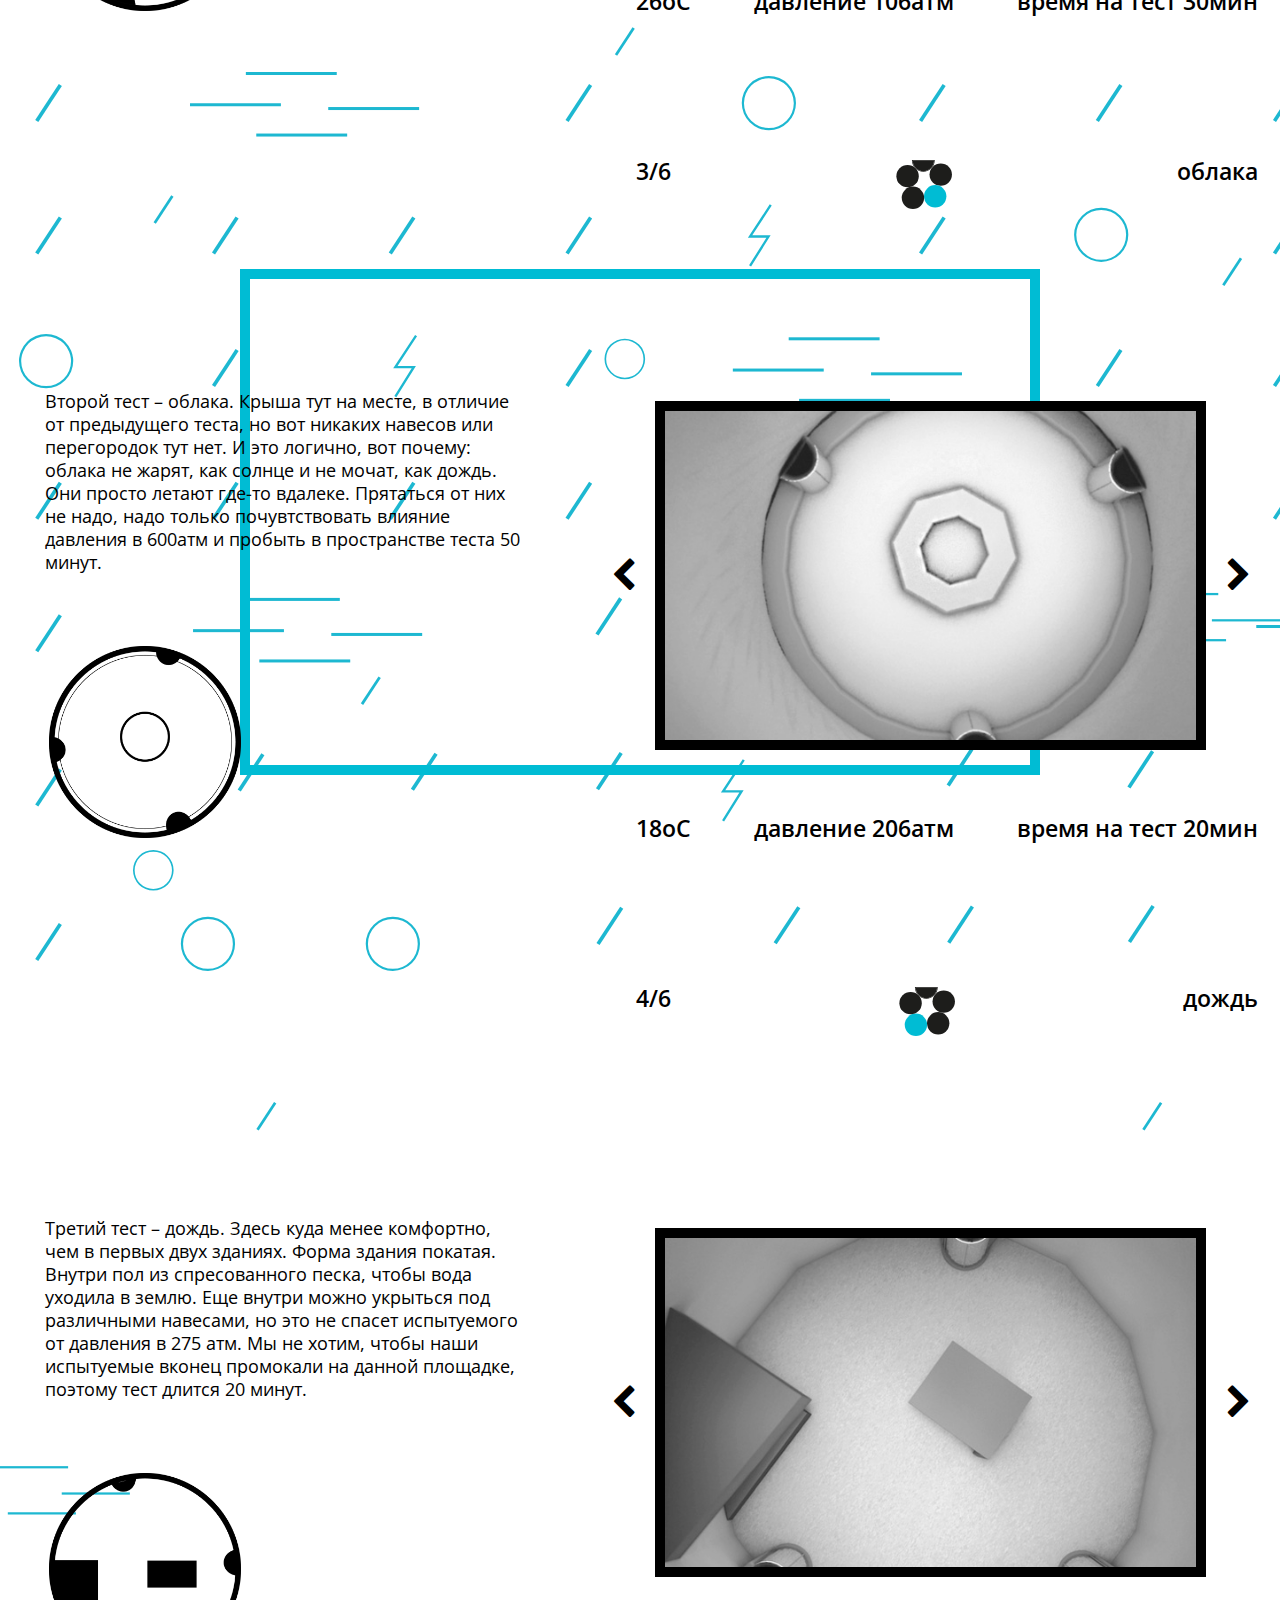
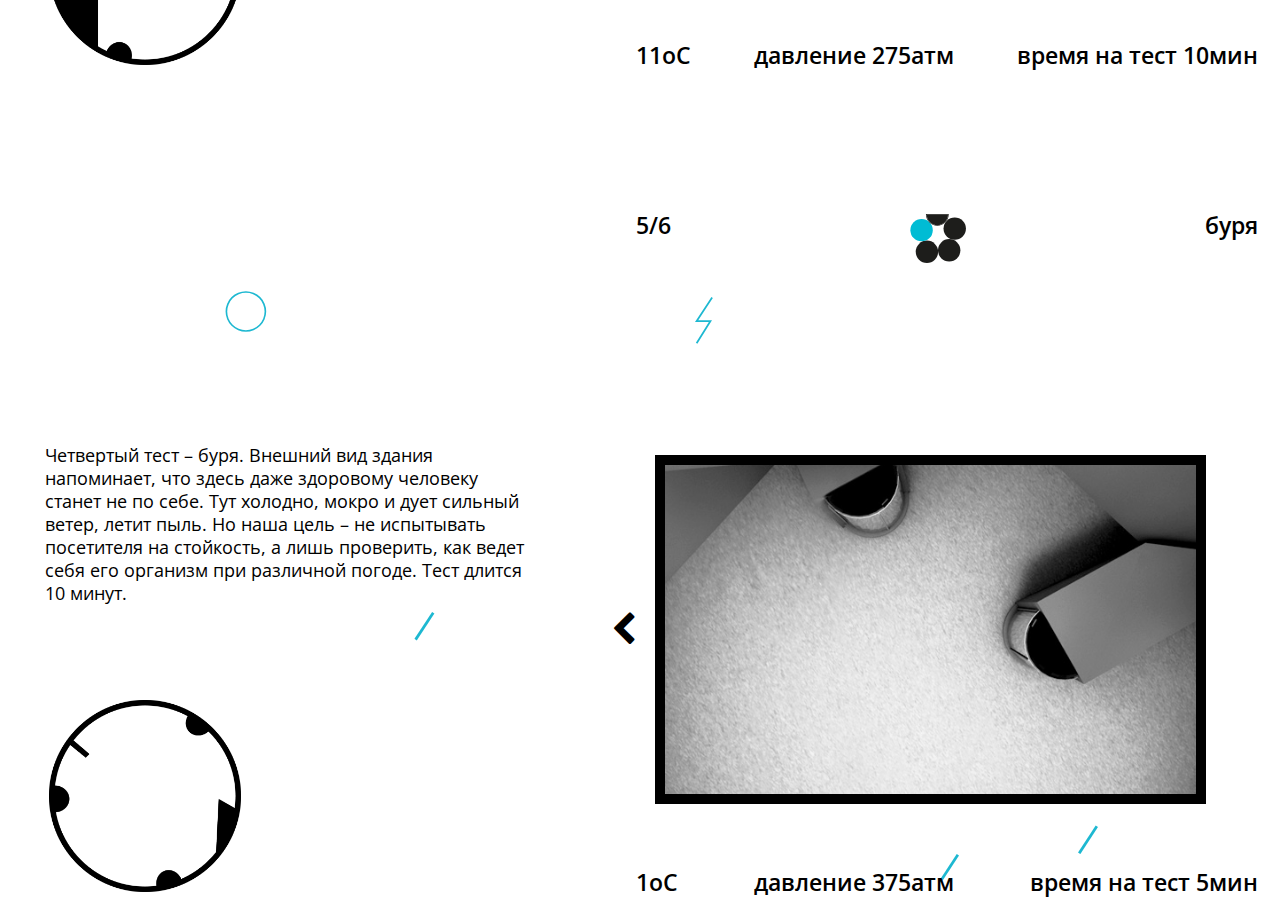
==== commit fc89f19b: "gitignore added" ====
--- a/index.html
+++ b/index.html
@@ -5,11 +5,11 @@
     <title>клуб вата</title>
     <link rel="icon" href="images/favicon.ico" type="image/x-icon"/>
     <link rel="stylesheet" href="stylesheets/style.css">
-    <link rel="stylesheet" href="stylesheets/onepage-scroll.css">
-    <script src="javascripts/jquery.js" type="text/javascript"></script>
-    <script src="javascripts/hover.js" type="text/javascript"></script>
-    <script src="javascripts/jquery.onepage-scroll.js" type="text/javascript"></script>
-    <script src="javascripts/slide.js" type="text/javascript"></script>
+    <!-- <link rel="stylesheet" href="stylesheets/onepage-scroll.css"> -->
+    <!-- <script src="javascripts/jquery.js" type="text/javascript"></script> -->
+    <!-- <script src="javascripts/hover.js" type="text/javascript"></script> -->
+    <!-- <script src="javascripts/jquery.onepage-scroll.js" type="text/javascript"></script> -->
+    <!-- <script src="javascripts/slide.js" type="text/javascript"></script> -->
   </head>
 
   <body>
@@ -34,15 +34,13 @@
         <div class="stagesSqr">
           <div>
             <h1 id="reception">ресепшн</h1>
-            <h1 id="tests">
-              тесты
-              <ul>
-                <li id="sun">солнце</li>
-                <li id="cloud">облака</li>
-                <li id="rain">дождь</li>
-                <li id="storm">буря</li>
-              </ul>
-            </h1>
+            <h1 id="tests">тесты</h1>
+            <ul>
+              <li id="sun">солнце</li>
+              <li id="cloud">облака</li>
+              <li id="rain">дождь</li>
+              <li id="storm">буря</li>
+            </ul>
             <h1 id="low">лечение</h1>
           </div>
         </div>
--- a/stylesheets/style.css
+++ b/stylesheets/style.css
@@ -2,12 +2,9 @@
 @import url('https://fonts.googleapis.com/css?family=Open+Sans:400,700&subset=cyrillic');
 @import 'font-awesome.css';
 
-/*@import 'main.css';
-@import 'top.css';
-@import 'plan.css';
-@import 'lower.css';*/
-@import 'all.css';
+/*@import 'all.css';*/
+@import 'main.css';
 @import 'about.css';
-@import 'stages.css';
+/*@import 'stages.css';*/
 @import 'top_plans.css';
 @import 'low_plans.css';
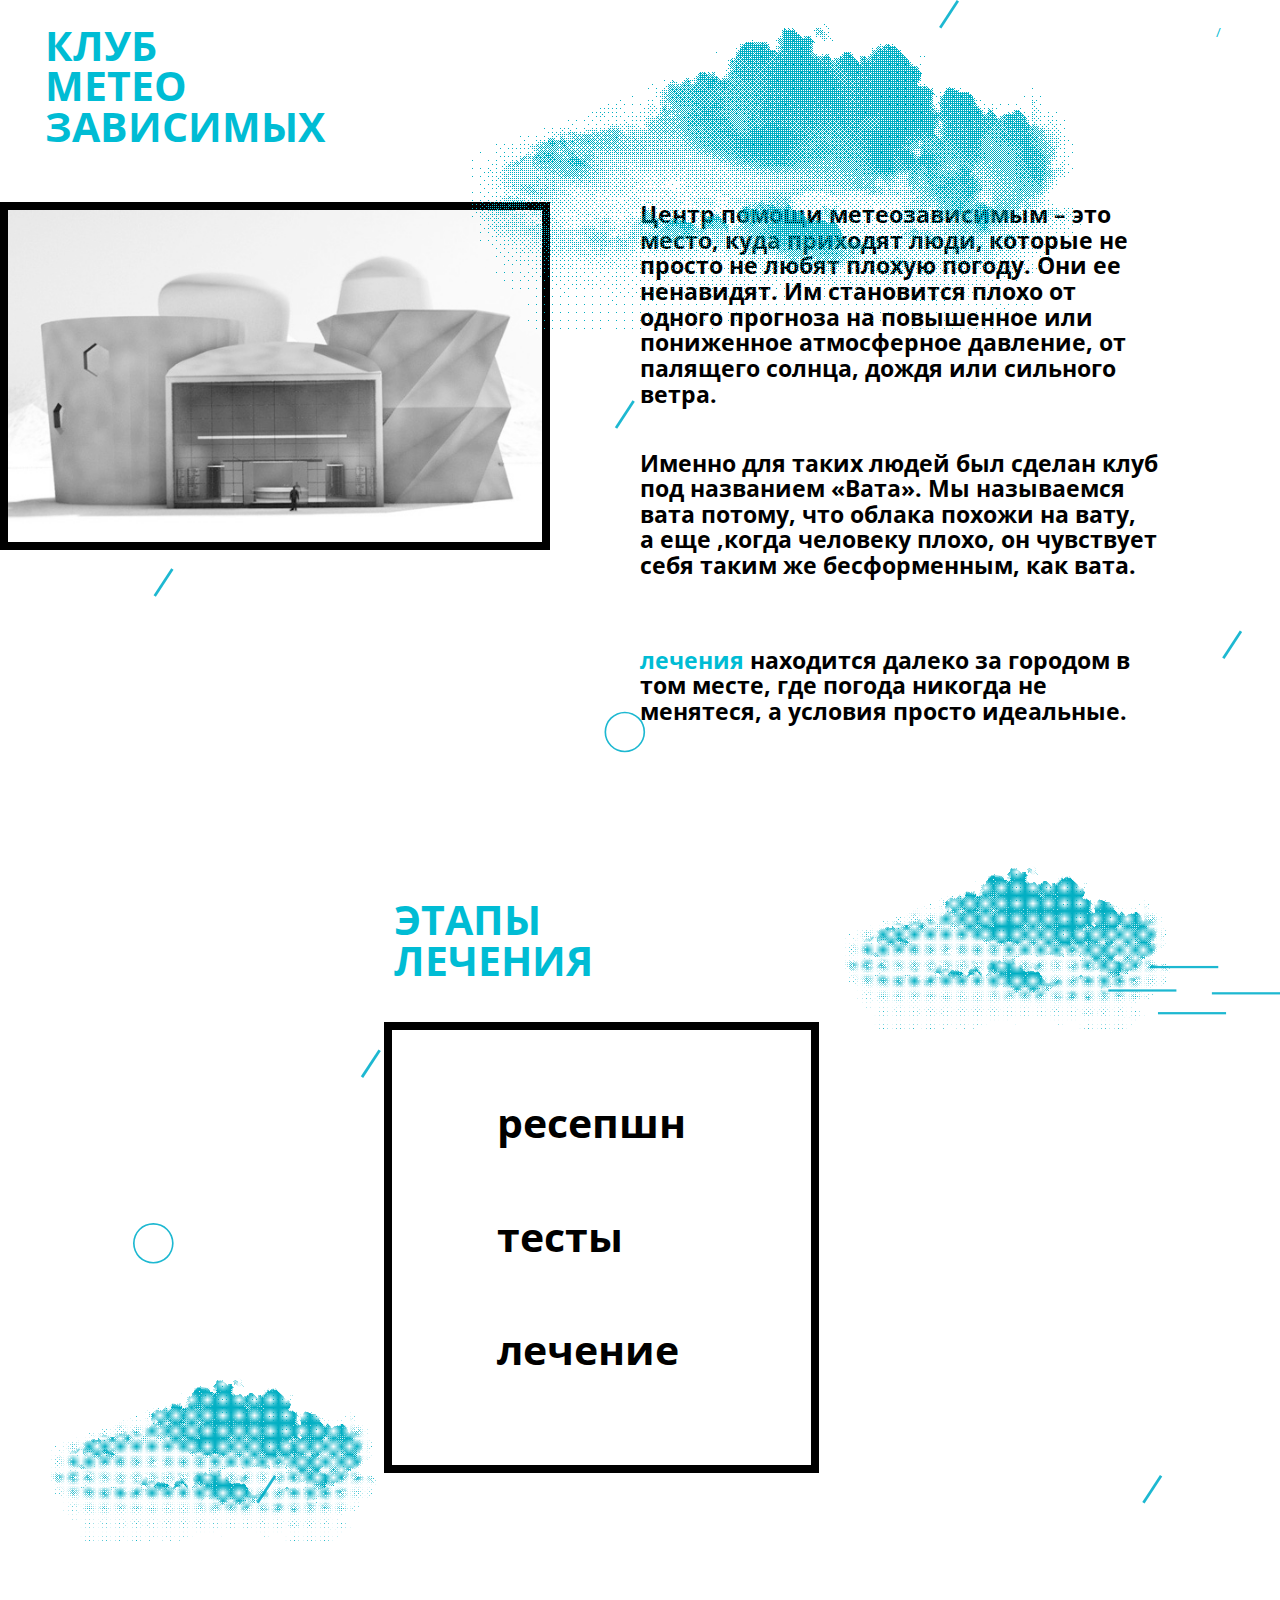
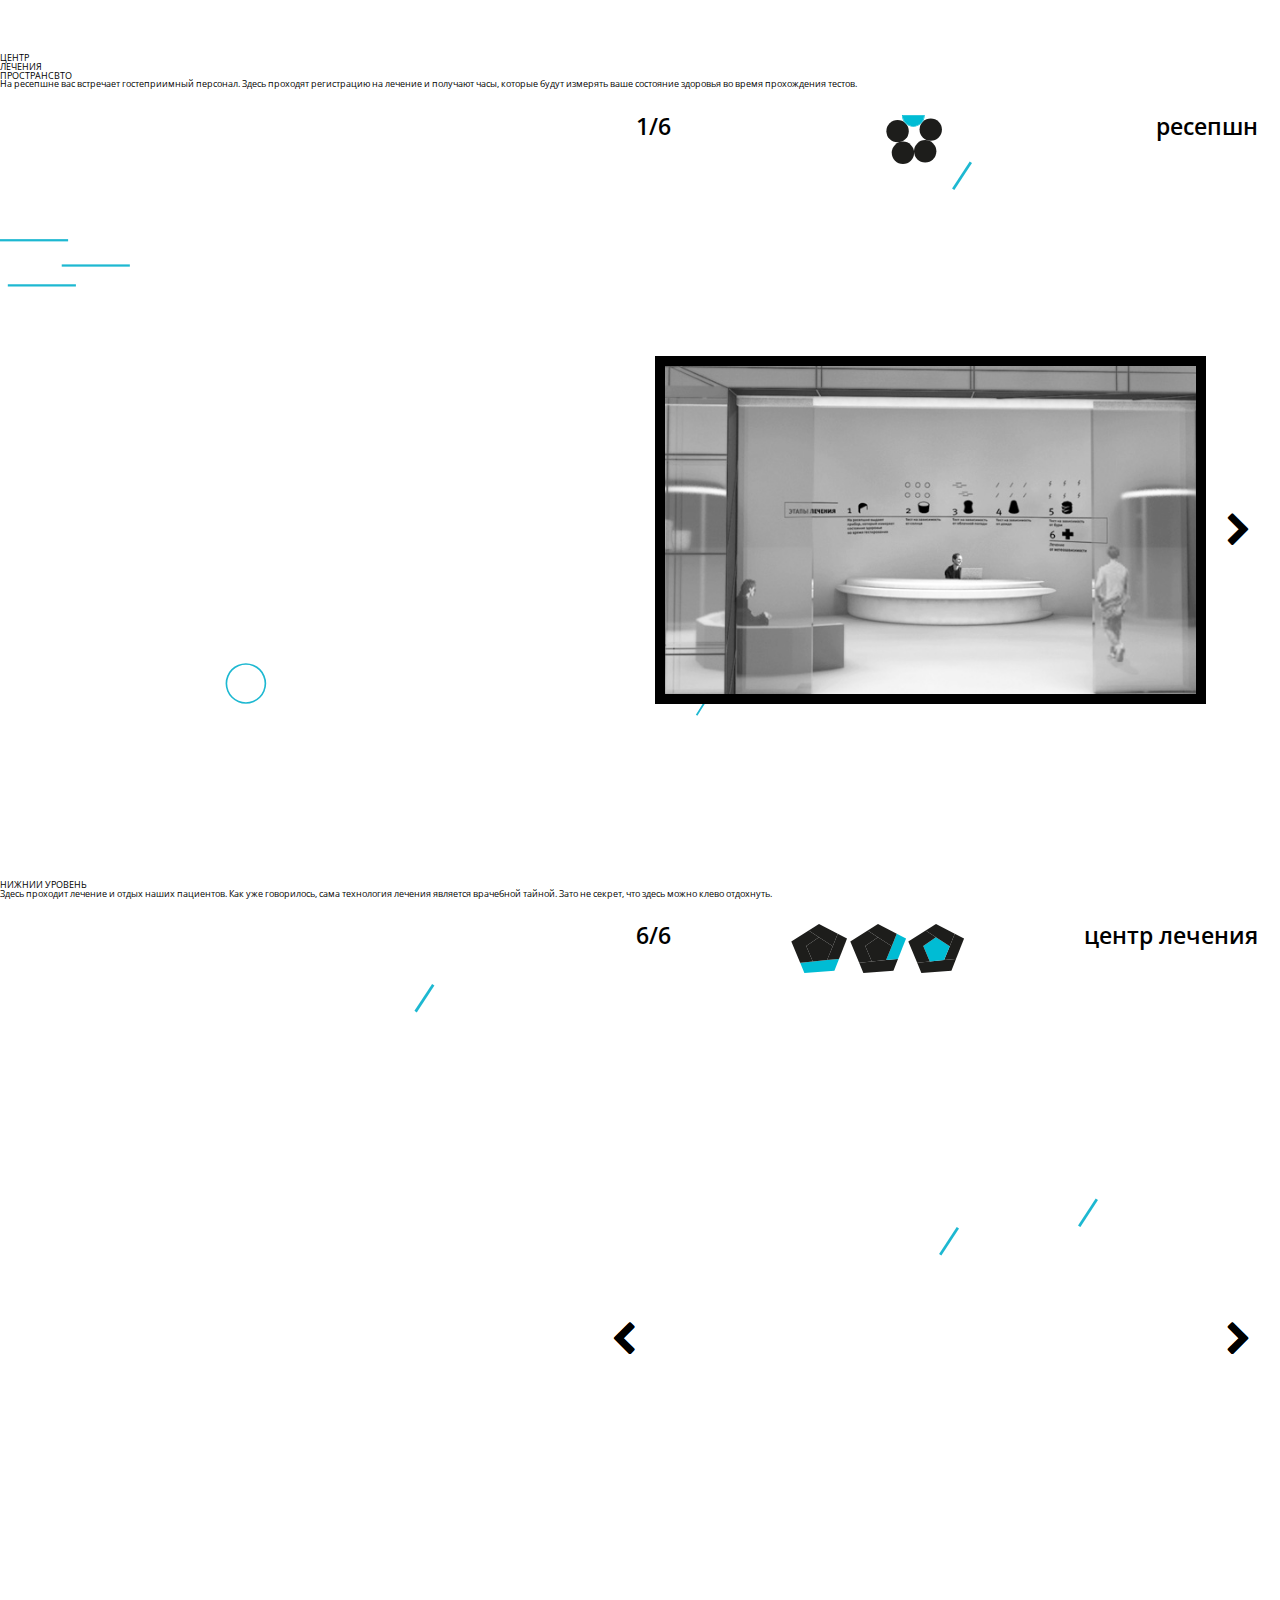
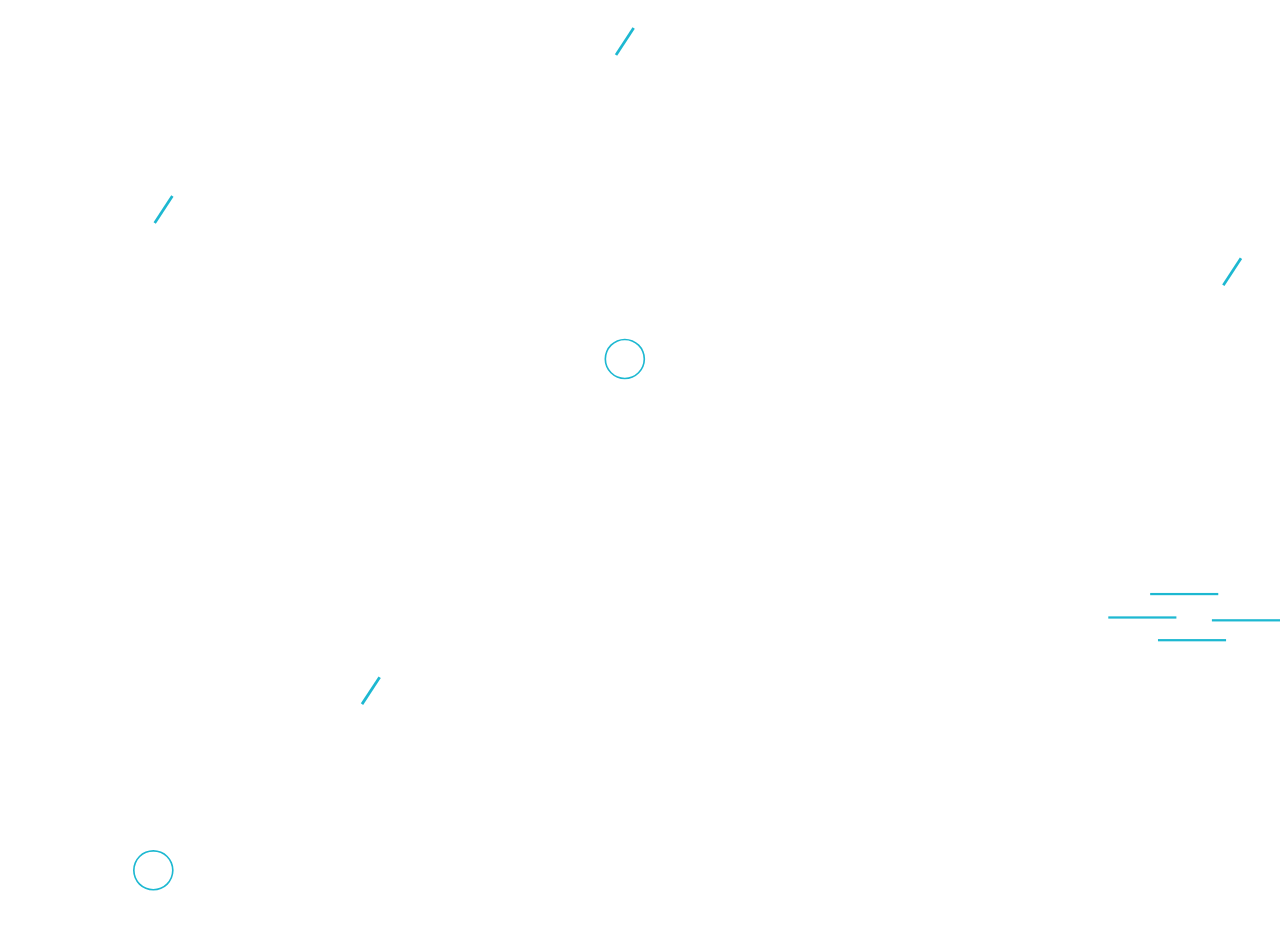
==== commit d1f4be9e: "начал переделывать" ====
--- a/index.html
+++ b/index.html
@@ -85,191 +85,6 @@
             <i class="fa fa-chevron-left" aria-hidden="true" style="opacity:0"></i>
             <figure class="photosTop"></figure>
             <i class="fa fa-chevron-right" aria-hidden="true"></i>
-          </div>
-
-        </div>
-
-        <div class="top_plans second" id="center">
-          <h1>ЦЕНТР <br>ЛЕЧЕНИЯ <br>ПРОСТРАНСВТО</h1>
-          <p>Первый тест на зависимость от воздействия солнца. Здесь нет крыши, царит летний зной. Атмосферное давление повышено до 750 единиц. Время, отводимое на этот тест равно 30 минутам. Для того, чтобы все выглядело более естественно, в пространство помещены различные отгородки и навесы, которые создают тень, под которой можно спрятаться от лучей солнца. </p>
-          <figure class="reception_plan"></figure>
-          <div class="nav top">
-            <p>2/6</p>
-            <figure class="smallPlan">
-              <svg id="grey" xmlns="http://www.w3.org/2000/svg" viewBox="0 0 847.97 747.98">
-                <defs>
-                  <style>
-                    .cls-1 {
-                      fill: #1d1d1b;
-                    }
-
-                    #color {
-                      fill: #00BCD4;
-                    }
-                  </style>
-                </defs>
-                <title>top_small</title>
-                <circle class="cls-1" id="color" cx="677.06" cy="222.67" r="170.91"/>
-                <circle class="cls-1" cx="592.49" cy="554.17" r="170.91"/>
-                <circle class="cls-1" cx="252.61" cy="577.07" r="170.91"/>
-                <circle class="cls-1" cx="170.91" cy="246.52" r="170.91"/>
-                <g>
-                  <path class="cls-1"  d="M3294.7,1182.45v5c0,95.86,78,173.85,173.84,173.85s173.85-78,173.85-173.85v-5H3294.7Zm173.84,168.85c-88.67,0-161.12-70.8-163.77-158.85h327.54C3629.66,1280.5,3557.22,1351.3,3468.54,1351.3Z" transform="translate(-3057.15 -1182.45)"/>
-                  <path class="cls-1"  d="M3632.31,1192.45c-2.65,88-75.09,158.85-163.77,158.85s-161.12-70.8-163.77-158.85h327.54Z" transform="translate(-3057.15 -1182.45)"/>
-                </g>
-              </svg>
-            </figure>
-            <p>солнце</p>
-          </div>
-
-          <div class="gallery">
-            <i class="fa fa-chevron-left" aria-hidden="true"></i>
-            <figure class="photosTop"></figure>
-            <i class="fa fa-chevron-right" aria-hidden="true"></i>
-          </div>
-
-          <div class="nav bottom">
-            <p>26оС</p>
-            <p>давление 106атм</p>
-            <p>время на тест 30мин</p>
-          </div>
-        </div>
-
-        <div class="top_plans third" id="center">
-          <h1>ЦЕНТР <br>ЛЕЧЕНИЯ <br>ПРОСТРАНСВТО</h1>
-          <p>Второй тест – облака. Крыша тут на месте, в отличие от предыдущего теста, но вот никаких навесов или перегородок тут нет. И это логично, вот почему: облака не жарят, как солнце и не мочат, как дождь. Они просто летают где-то вдалеке. Прятаться от них не надо, надо только почувтствовать влияние давления в 600атм  и пробыть в пространстве теста 50 минут.</p>
-          <figure class="reception_plan"></figure>
-          <div class="nav top">
-            <p>3/6</p>
-            <figure class="smallPlan">
-              <svg id="grey" xmlns="http://www.w3.org/2000/svg" viewBox="0 0 847.97 747.98">
-                <defs>
-                  <style>
-                    .cls-1 {
-                      fill: #1d1d1b;
-                    }
-
-                    #color {
-                      fill: #00BCD4;
-                    }
-                  </style>
-                </defs>
-                <title>top_small</title>
-                <circle class="cls-1" cx="677.06" cy="222.67" r="170.91"/>
-                <circle class="cls-1" id="color" cx="592.49" cy="554.17" r="170.91"/>
-                <circle class="cls-1" cx="252.61" cy="577.07" r="170.91"/>
-                <circle class="cls-1" cx="170.91" cy="246.52" r="170.91"/>
-                <g>
-                  <path class="cls-1"  d="M3294.7,1182.45v5c0,95.86,78,173.85,173.84,173.85s173.85-78,173.85-173.85v-5H3294.7Zm173.84,168.85c-88.67,0-161.12-70.8-163.77-158.85h327.54C3629.66,1280.5,3557.22,1351.3,3468.54,1351.3Z" transform="translate(-3057.15 -1182.45)"/>
-                  <path class="cls-1"  d="M3632.31,1192.45c-2.65,88-75.09,158.85-163.77,158.85s-161.12-70.8-163.77-158.85h327.54Z" transform="translate(-3057.15 -1182.45)"/>
-                </g>
-              </svg>
-            </figure>
-            <p>облака</p>
-          </div>
-
-          <div class="gallery">
-            <i class="fa fa-chevron-left" aria-hidden="true"></i>
-            <figure class="photosTop"></figure>
-            <i class="fa fa-chevron-right" aria-hidden="true"></i>
-          </div>
-
-          <div class="nav bottom">
-            <p>18оС</p>
-            <p>давление 206атм</p>
-            <p>время на тест 20мин</p>
-          </div>
-        </div>
-
-        <div class="top_plans fourth" id="center">
-          <h1>ЦЕНТР <br>ЛЕЧЕНИЯ <br>ПРОСТРАНСВТО</h1>
-          <p>Третий тест – дождь. Здесь куда менее комфортно, чем в первых двух зданиях. Форма здания покатая. Внутри пол из спресованного песка, чтобы вода уходила в землю. Еще внутри можно укрыться под различными навесами, но это не спасет испытуемого от давления в 275 атм. Мы не хотим, чтобы наши испытуемые вконец промокали на данной площадке, поэтому тест длится 20 минут.</p>
-          <figure class="reception_plan"></figure>
-          <div class="nav top">
-            <p>4/6</p>
-            <figure class="smallPlan">
-              <svg id="grey" xmlns="http://www.w3.org/2000/svg" viewBox="0 0 847.97 747.98">
-                <defs>
-                  <style>
-                    .cls-1 {
-                      fill: #1d1d1b;
-                    }
-
-                    #color {
-                      fill: #00BCD4;
-                    }
-                  </style>
-                </defs>
-                <title>top_small</title>
-                <circle class="cls-1" cx="677.06" cy="222.67" r="170.91"/>
-                <circle class="cls-1" cx="592.49" cy="554.17" r="170.91"/>
-                <circle class="cls-1" id="color" cx="252.61" cy="577.07" r="170.91"/>
-                <circle class="cls-1" cx="170.91" cy="246.52" r="170.91"/>
-                <g>
-                  <path class="cls-1"  d="M3294.7,1182.45v5c0,95.86,78,173.85,173.84,173.85s173.85-78,173.85-173.85v-5H3294.7Zm173.84,168.85c-88.67,0-161.12-70.8-163.77-158.85h327.54C3629.66,1280.5,3557.22,1351.3,3468.54,1351.3Z" transform="translate(-3057.15 -1182.45)"/>
-                  <path class="cls-1"  d="M3632.31,1192.45c-2.65,88-75.09,158.85-163.77,158.85s-161.12-70.8-163.77-158.85h327.54Z" transform="translate(-3057.15 -1182.45)"/>
-                </g>
-              </svg>
-            </figure>
-            <p>дождь</p>
-          </div>
-
-          <div class="gallery">
-            <i class="fa fa-chevron-left" aria-hidden="true"></i>
-            <figure class="photosTop"></figure>
-            <i class="fa fa-chevron-right" aria-hidden="true"></i>
-          </div>
-
-          <div class="nav bottom">
-            <p>11оС</p>
-            <p>давление 275атм</p>
-            <p>время на тест 10мин</p>
-          </div>
-        </div>
-
-        <div class="top_plans fifth" id="center">
-          <h1>ЦЕНТР <br>ЛЕЧЕНИЯ <br>ПРОСТРАНСВТО</h1>
-          <p>Четвертый тест – буря. Внешний вид здания напоминает, что здесь даже здоровому человеку станет не по себе. Тут холодно, мокро и дует сильный ветер, летит пыль. Но наша цель – не испытывать посетителя на стойкость, а лишь проверить, как ведет себя его организм при различной погоде. Тест длится 10 минут. </p>
-          <figure class="reception_plan"></figure>
-          <div class="nav top">
-            <p>5/6</p>
-            <figure class="smallPlan">
-              <svg id="grey" xmlns="http://www.w3.org/2000/svg" viewBox="0 0 847.97 747.98">
-                <defs>
-                  <style>
-                    .cls-1 {
-                      fill: #1d1d1b;
-                    }
-
-                    #color {
-                      fill: #00BCD4;
-                    }
-                  </style>
-                </defs>
-                <title>top_small</title>
-                <circle class="cls-1" cx="677.06" cy="222.67" r="170.91"/>
-                <circle class="cls-1" cx="592.49" cy="554.17" r="170.91"/>
-                <circle class="cls-1" cx="252.61" cy="577.07" r="170.91"/>
-                <circle class="cls-1" id="color" cx="170.91" cy="246.52" r="170.91"/>
-                <g>
-                  <path class="cls-1"  d="M3294.7,1182.45v5c0,95.86,78,173.85,173.84,173.85s173.85-78,173.85-173.85v-5H3294.7Zm173.84,168.85c-88.67,0-161.12-70.8-163.77-158.85h327.54C3629.66,1280.5,3557.22,1351.3,3468.54,1351.3Z" transform="translate(-3057.15 -1182.45)"/>
-                  <path class="cls-1"  d="M3632.31,1192.45c-2.65,88-75.09,158.85-163.77,158.85s-161.12-70.8-163.77-158.85h327.54Z" transform="translate(-3057.15 -1182.45)"/>
-                </g>
-              </svg>
-            </figure>
-            <p>буря</p>
-          </div>
-
-          <div class="gallery">
-            <i class="fa fa-chevron-left" aria-hidden="true"></i>
-            <figure class="photosTop"></figure>
-            <i class="fa fa-chevron-right" aria-hidden="true" style="opacity:0"></i>
-          </div>
-
-          <div class="nav bottom">
-            <p>1оС</p>
-            <p>давление 375атм</p>
-            <p>время на тест 5мин</p>
           </div>
         </div>
       </section>
--- a/stylesheets/style.css
+++ b/stylesheets/style.css
@@ -6,5 +6,5 @@
 @import 'main.css';
 @import 'about.css';
 /*@import 'stages.css';*/
-@import 'top_plans.css';
-@import 'low_plans.css';
+/*@import 'top_plans.css';*/
+/*@import 'low_plans.css';*/
